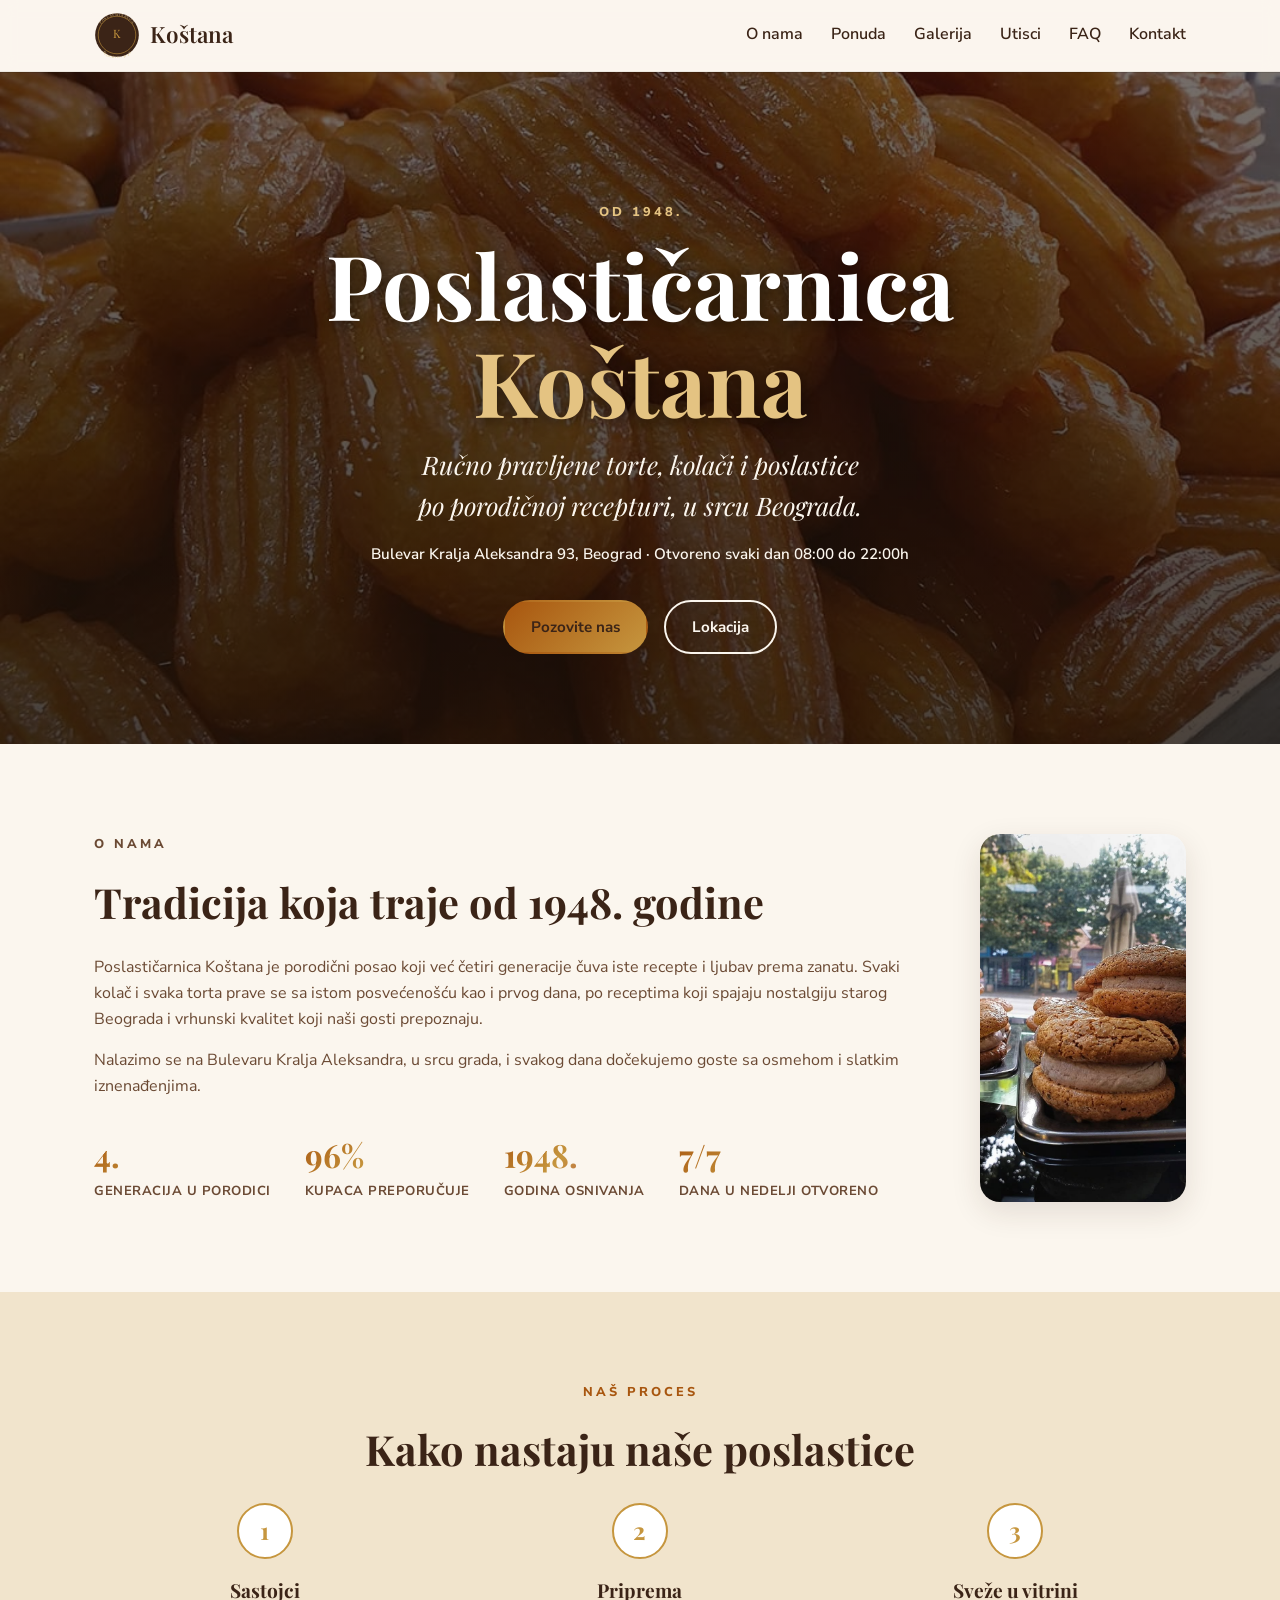
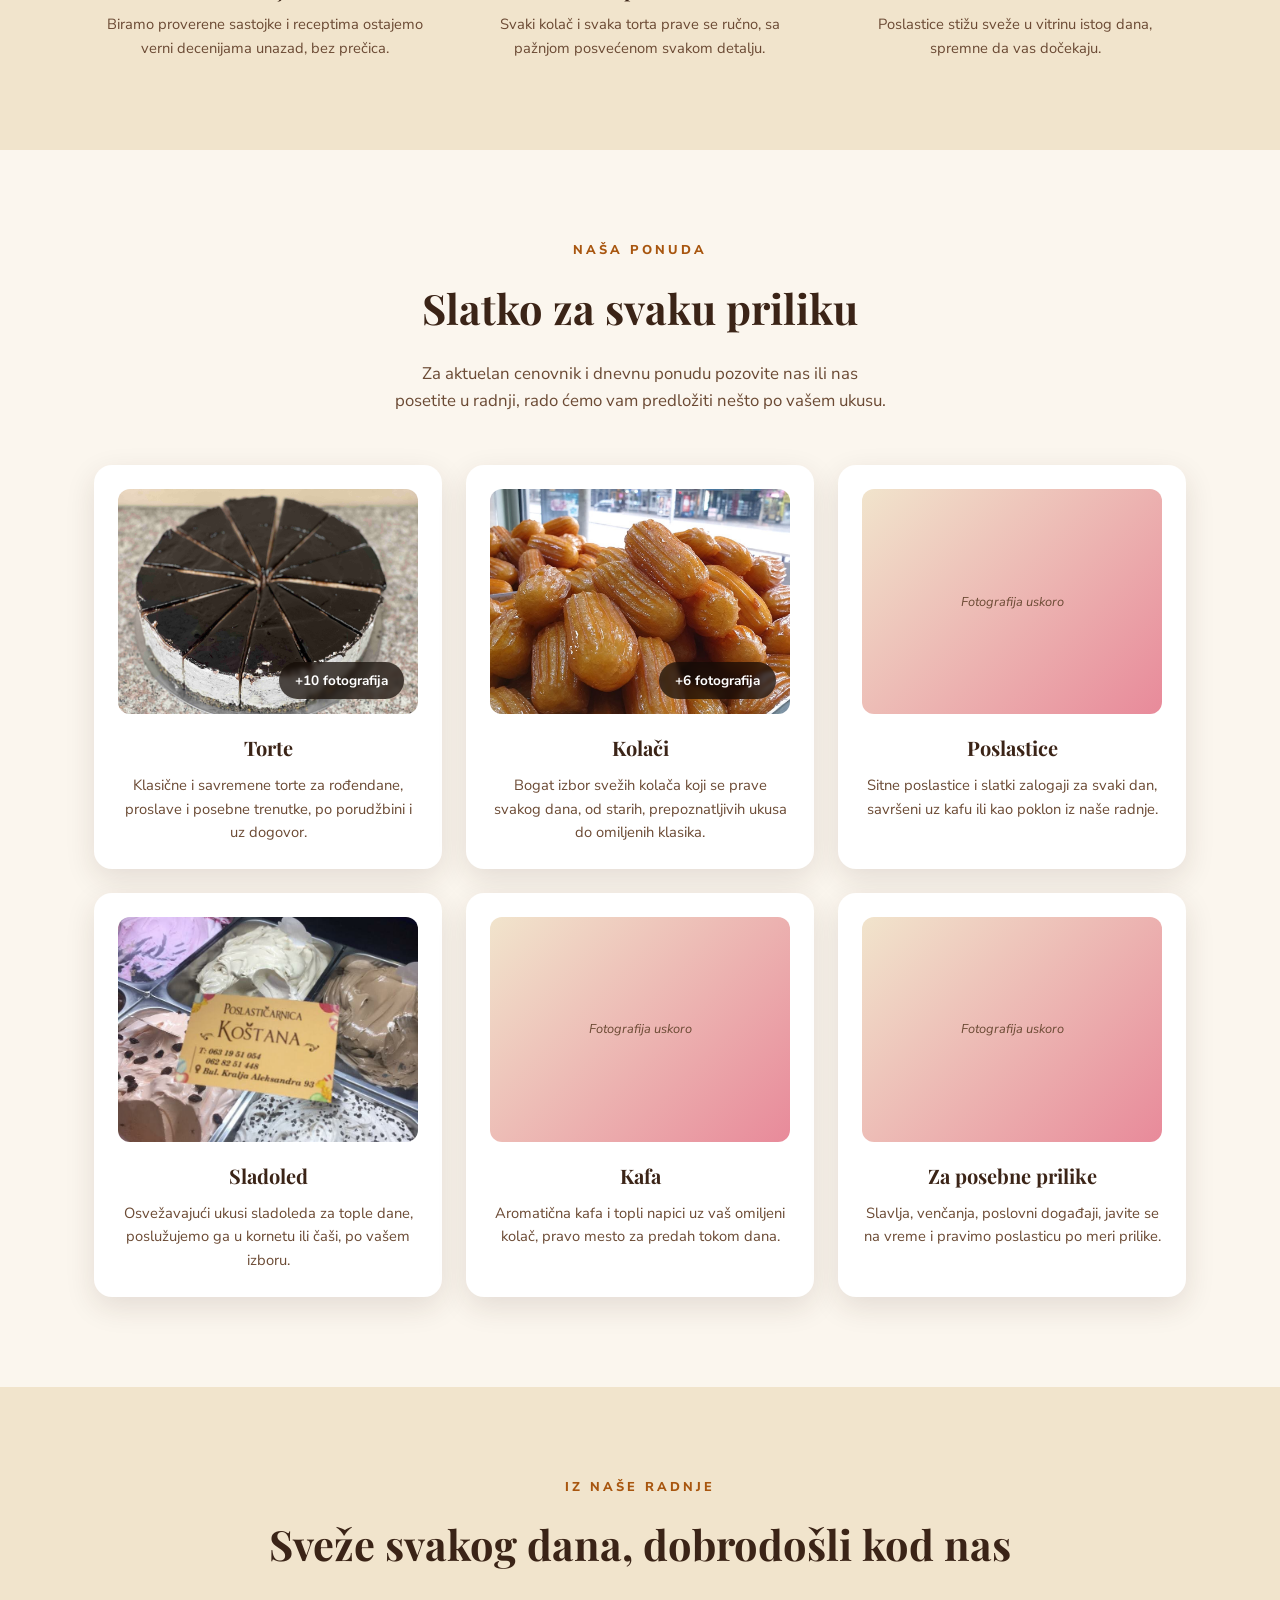
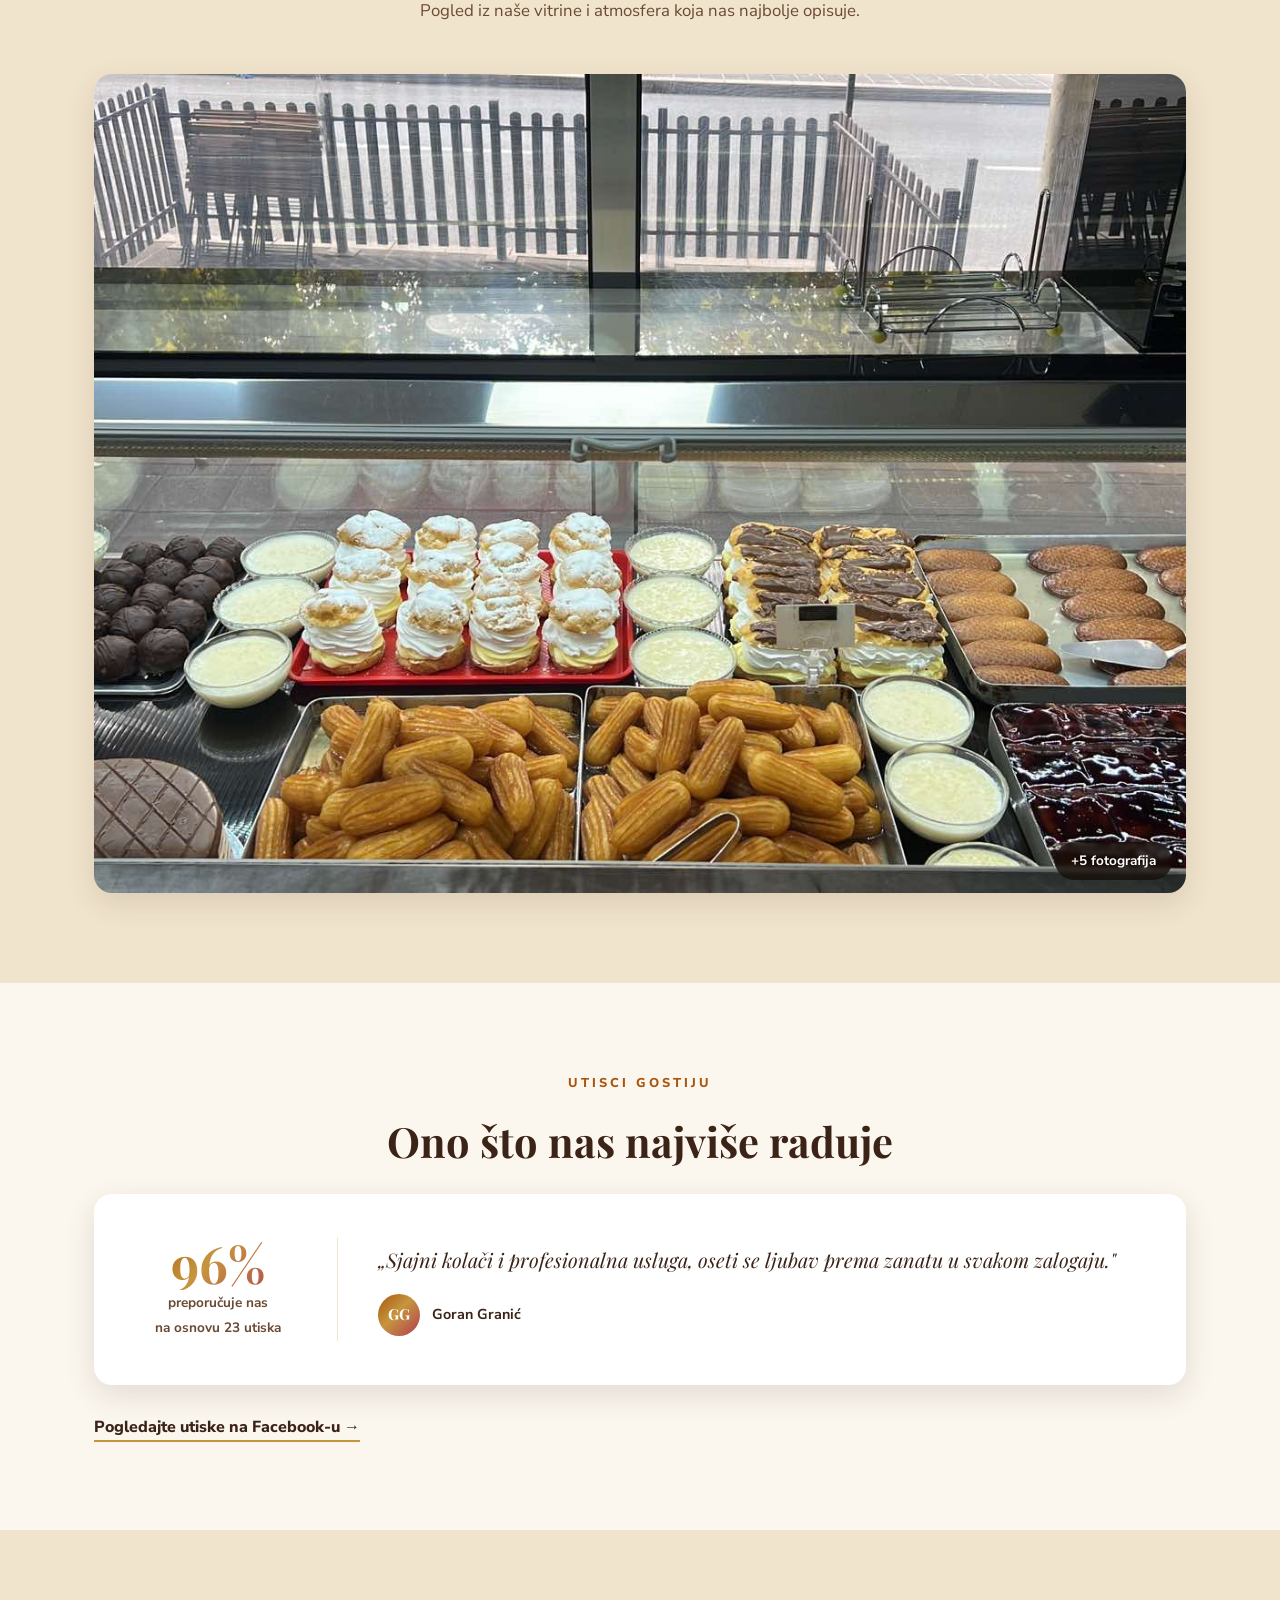
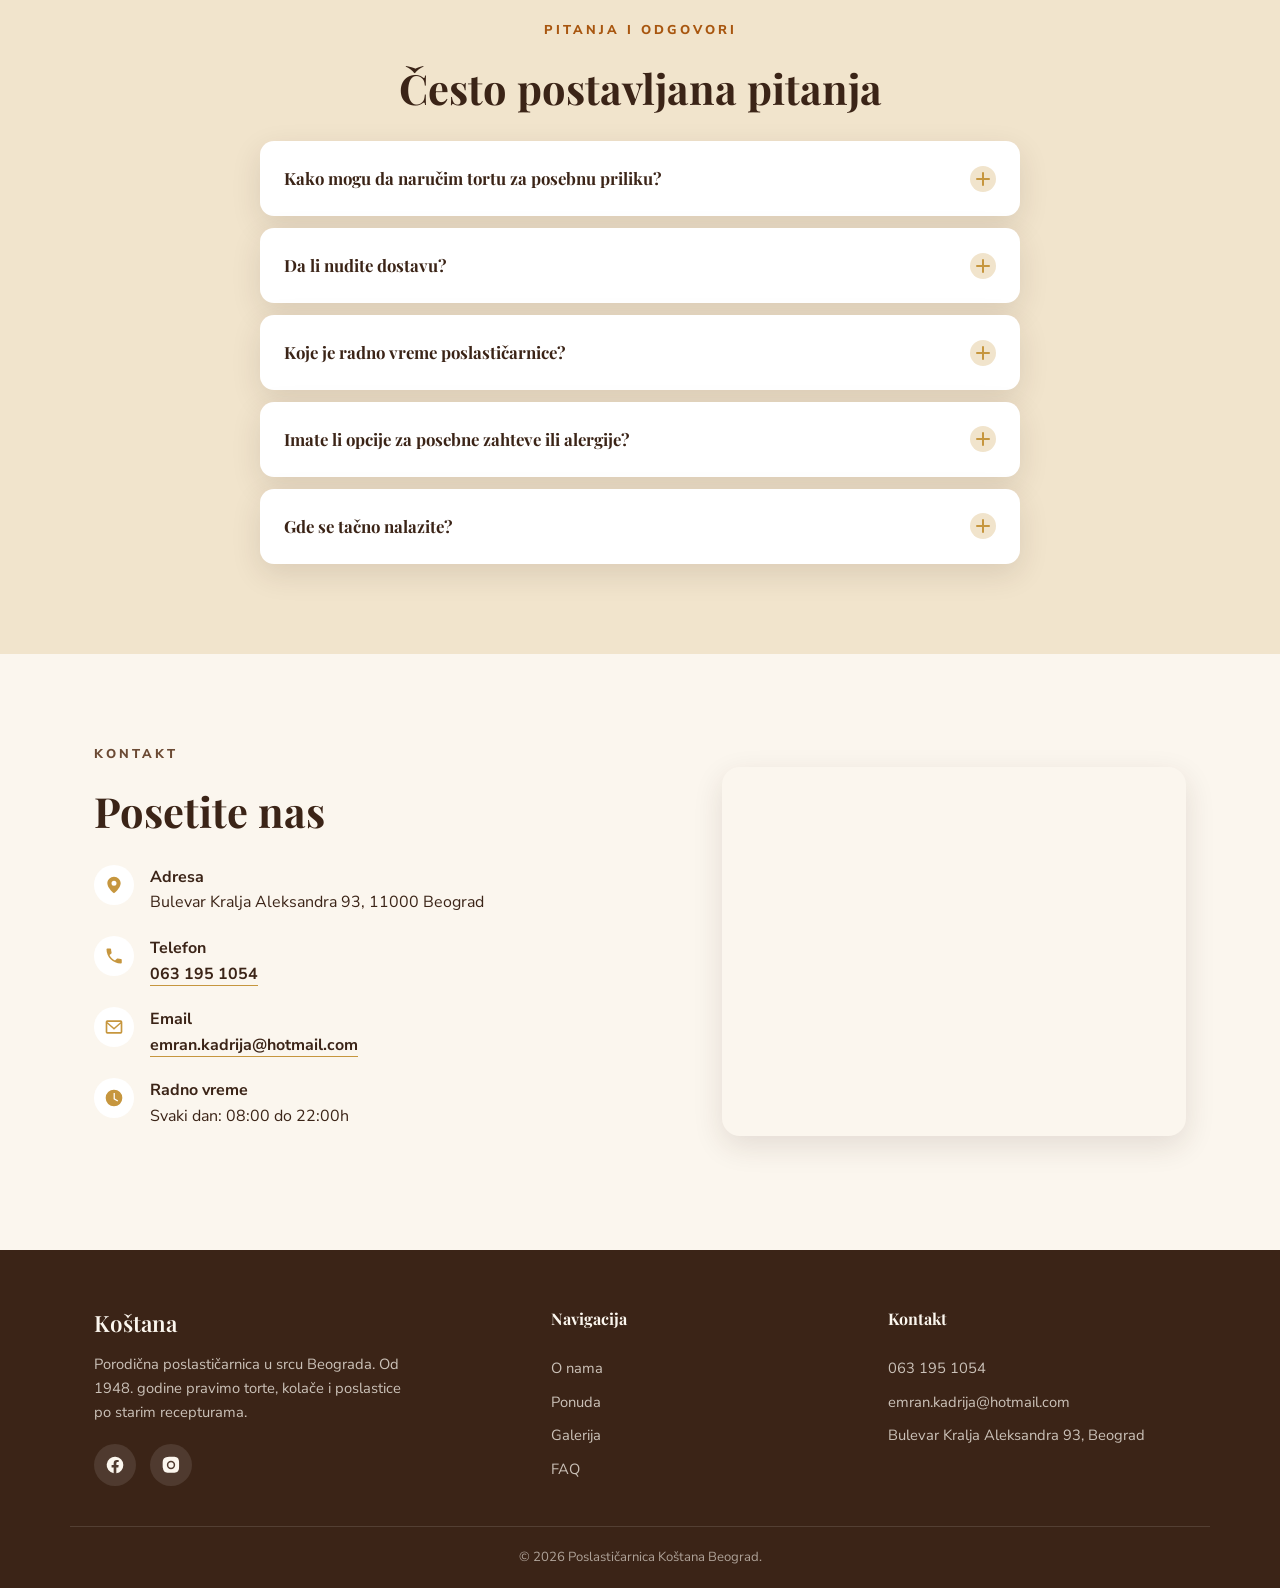
==== index.html @ 7c62b3c3 "Apply course reviewer feedback: hero copy, CTAs, testimonial - Hero tagline now states specifically " ====
<!DOCTYPE html>
<html lang="sr">
<head>
<meta charset="UTF-8">
<meta name="viewport" content="width=device-width, initial-scale=1.0">
<title>Poslastičarnica Koštana Beograd | Od 1948. godine</title>
<meta name="description" content="Poslastičarnica Koštana Beograd: mesto sjajnih ukusa i nostalgije. Torte, kolači i poslastice od 1948. godine. Bulevar Kralja Aleksandra 93, Beograd.">
<link rel="icon" href="data:image/svg+xml,%3Csvg xmlns='http://www.w3.org/2000/svg' viewBox='0 0 100 100'%3E%3Ccircle cx='50' cy='50' r='48' fill='%233B2417'/%3E%3Ctext x='50' y='62' font-size='50' text-anchor='middle' fill='%23C6963E'%3E%F0%9F%8E%82%3C/text%3E%3C/svg%3E">
<link rel="preconnect" href="https://fonts.googleapis.com">
<link rel="preconnect" href="https://fonts.gstatic.com" crossorigin>
<link href="https://fonts.googleapis.com/css2?family=Playfair+Display:wght@500;600;700&family=Nunito+Sans:wght@400;600;700;800&display=swap" rel="stylesheet">
<link rel="stylesheet" href="css/style.css?v=6">
</head>
<body>

<a class="skip-link" href="#glavni-sadrzaj">Preskoči na sadržaj</a>

<header class="site-header" id="header">
  <div class="container header-inner">
    <a href="#pocetna" class="brand">
      <span class="brand-badge" aria-hidden="true">
        <svg viewBox="0 0 120 120" class="badge-svg">
          <defs>
            <path id="circleTop" d="M 10,60 A 50,50 0 0 1 110,60" />
            <path id="circleBottom" d="M 15,78 A 45,45 0 0 0 105,78" />
          </defs>
          <circle cx="60" cy="60" r="57" class="badge-ring-outer"/>
          <circle cx="60" cy="60" r="49" class="badge-ring-inner"/>
          <text class="badge-text">
            <textPath href="#circleTop" startOffset="50%" text-anchor="middle">POSLASTIČARNICA</textPath>
          </text>
          <text class="badge-text">
            <textPath href="#circleBottom" startOffset="50%" text-anchor="middle">BEOGRAD · 1948</textPath>
          </text>
          <text x="60" y="68" text-anchor="middle" class="badge-center">K</text>
        </svg>
      </span>
      <span class="brand-name">Koštana</span>
    </a>

    <nav class="main-nav" id="main-nav" aria-label="Glavna navigacija">
      <a href="#o-nama">O nama</a>
      <a href="#ponuda">Ponuda</a>
      <a href="#galerija">Galerija</a>
      <a href="#utisci">Utisci</a>
      <a href="#faq">FAQ</a>
      <a href="#kontakt">Kontakt</a>
    </nav>

    <button class="nav-toggle" id="nav-toggle" aria-expanded="false" aria-controls="mobile-nav" aria-label="Otvori meni">
      <span></span><span></span><span></span>
    </button>
  </div>

  <div class="mobile-nav" id="mobile-nav">
    <a href="#o-nama">O nama</a>
    <a href="#ponuda">Ponuda</a>
    <a href="#galerija">Galerija</a>
    <a href="#utisci">Utisci</a>
    <a href="#faq">FAQ</a>
    <a href="#kontakt">Kontakt</a>
    <a href="tel:+381631951054" class="btn btn-primary">063 195 1054</a>
  </div>
</header>

<main id="glavni-sadrzaj">

  <!-- HERO -->
  <section class="hero" id="pocetna">
    <div class="hero-photo" aria-hidden="true"></div>
    <div class="container hero-inner">
      <p class="eyebrow reveal">Od 1948.</p>
      <h1 class="reveal">Poslastičarnica<br><span class="accent">Koštana</span></h1>
      <p class="hero-tagline reveal">Ručno pravljene torte, kolači i poslastice po porodičnoj recepturi, u srcu Beograda.</p>
      <p class="hero-info reveal">Bulevar Kralja Aleksandra 93, Beograd · Otvoreno svaki dan 08:00 do 22:00h</p>
      <div class="hero-actions reveal">
        <a href="tel:+381631951054" class="btn btn-primary">Pozovite nas</a>
        <a href="https://www.google.com/maps/search/?api=1&query=Bulevar+Kralja+Aleksandra+93%2C+Beograd" target="_blank" rel="noopener" class="btn btn-outline-light">Lokacija</a>
      </div>
    </div>
  </section>

  <!-- O NAMA -->
  <section class="section" id="o-nama">
    <div class="container split split-onama">
      <div class="split-visual reveal">
        <img src="assets/img/kolacici-01.jpg" alt="Padobranci u Poslastičarnici Koštana" class="illustration-photo">
      </div>
      <div class="split-content">
        <p class="eyebrow reveal">O nama</p>
        <h2 class="reveal">Tradicija koja traje od 1948. godine</h2>
        <p class="reveal">Poslastičarnica Koštana je porodični posao koji već četiri generacije čuva iste recepte i ljubav prema zanatu. Svaki kolač i svaka torta prave se sa istom posvećenošću kao i prvog dana, po receptima koji spajaju nostalgiju starog Beograda i vrhunski kvalitet koji naši gosti prepoznaju.</p>
        <p class="reveal">Nalazimo se na Bulevaru Kralja Aleksandra, u srcu grada, i svakog dana dočekujemo goste sa osmehom i slatkim iznenađenjima.</p>
        <div class="stats reveal">
          <div class="stat">
            <span class="stat-num">4.</span>
            <span class="stat-label">generacija u porodici</span>
          </div>
          <div class="stat">
            <span class="stat-num">96%</span>
            <span class="stat-label">kupaca preporučuje</span>
          </div>
          <div class="stat">
            <span class="stat-num">1948.</span>
            <span class="stat-label">godina osnivanja</span>
          </div>
          <div class="stat">
            <span class="stat-num">7/7</span>
            <span class="stat-label">dana u nedelji otvoreno</span>
          </div>
        </div>
      </div>
    </div>
  </section>

  <!-- KAKO PRAVIMO -->
  <section class="section section-alt" id="proces">
    <div class="container">
      <p class="eyebrow reveal center">Naš proces</p>
      <h2 class="reveal center">Kako nastaju naše poslastice</h2>
      <div class="steps">
        <div class="step reveal">
          <span class="step-num">1</span>
          <h3>Sastojci</h3>
          <p>Biramo proverene sastojke i receptima ostajemo verni decenijama unazad, bez prečica.</p>
        </div>
        <div class="step reveal">
          <span class="step-num">2</span>
          <h3>Priprema</h3>
          <p>Svaki kolač i svaka torta prave se ručno, sa pažnjom posvećenom svakom detalju.</p>
        </div>
        <div class="step reveal">
          <span class="step-num">3</span>
          <h3>Sveže u vitrini</h3>
          <p>Poslastice stižu sveže u vitrinu istog dana, spremne da vas dočekaju.</p>
        </div>
      </div>
    </div>
  </section>

  <!-- PONUDA -->
  <section class="section" id="ponuda">
    <div class="container">
      <p class="eyebrow reveal center">Naša ponuda</p>
      <h2 class="reveal center">Slatko za svaku priliku</h2>
      <p class="section-lead reveal center">Za aktuelan cenovnik i dnevnu ponudu pozovite nas ili nas posetite u radnji, rado ćemo vam predložiti nešto po vašem ukusu.</p>

      <div class="cards">
        <article class="card reveal">
          <div class="card-photo" data-lightbox-open="torte">
            <img src="assets/img/cokoladna-torta-secena.jpg" alt="Čokoladna torta iz Poslastičarnice Koštana" loading="lazy">
          </div>
          <h3>Torte</h3>
          <p>Klasične i savremene torte za rođendane, proslave i posebne trenutke, po porudžbini i uz dogovor.</p>
        </article>
        <article class="card reveal">
          <div class="card-photo" data-lightbox-open="kolaci">
            <img src="assets/img/tulumbe-01.jpg" alt="Sveže tulumbe u Poslastičarnici Koštana" loading="lazy">
          </div>
          <h3>Kolači</h3>
          <p>Bogat izbor svežih kolača koji se prave svakog dana, od starih, prepoznatljivih ukusa do omiljenih klasika.</p>
        </article>
        <article class="card reveal">
          <div class="card-photo placeholder" aria-hidden="true">Fotografija uskoro</div>
          <h3>Poslastice</h3>
          <p>Sitne poslastice i slatki zalogaji za svaki dan, savršeni uz kafu ili kao poklon iz naše radnje.</p>
        </article>
        <article class="card reveal">
          <div class="card-photo">
            <img src="assets/img/sladoled-vitrina.jpg" alt="Vitrina sa sladoledom u Poslastičarnici Koštana" loading="lazy">
          </div>
          <h3>Sladoled</h3>
          <p>Osvežavajući ukusi sladoleda za tople dane, poslužujemo ga u kornetu ili čaši, po vašem izboru.</p>
        </article>
        <article class="card reveal">
          <div class="card-photo placeholder" aria-hidden="true">Fotografija uskoro</div>
          <h3>Kafa</h3>
          <p>Aromatična kafa i topli napici uz vaš omiljeni kolač, pravo mesto za predah tokom dana.</p>
        </article>
        <article class="card reveal">
          <div class="card-photo placeholder" aria-hidden="true">Fotografija uskoro</div>
          <h3>Za posebne prilike</h3>
          <p>Slavlja, venčanja, poslovni događaji, javite se na vreme i pravimo poslasticu po meri prilike.</p>
        </article>
      </div>

      <div class="torte-gallery" hidden>
        <p class="eyebrow reveal center">Naše torte</p>
        <div class="gallery-grid lightbox-gallery" data-lightbox-group="torte">
          <figure class="gallery-item reveal">
            <img src="assets/img/cokoladna-rolat-torta.jpg" alt="Čokoladna rolat torta sa prelivom" loading="lazy" width="1200" height="1600">
          </figure>
          <figure class="gallery-item reveal">
            <img src="assets/img/cokoladna-torta-secena.jpg" alt="Sečena čokoladna torta sa kremom" loading="lazy" width="4032" height="3024">
          </figure>
          <figure class="gallery-item reveal">
            <img src="assets/img/mango-torta.jpg" alt="Torta sa mango premazom" loading="lazy" width="1600" height="1200">
          </figure>
          <figure class="gallery-item reveal">
            <img src="assets/img/mango-torta-parce.jpg" alt="Parče torte sa mango premazom" loading="lazy" width="1200" height="1600">
          </figure>
          <figure class="gallery-item reveal">
            <img src="assets/img/pistach-torta.jpg" alt="Pistać torta u Poslastičarnici Koštana" loading="lazy" width="1600" height="1200">
          </figure>
          <figure class="gallery-item reveal">
            <img src="assets/img/pistach-torta-parce.jpg" alt="Parče pistać torte sa slojevima" loading="lazy" width="1200" height="1600">
          </figure>
          <figure class="gallery-item reveal">
            <img src="assets/img/visnja-torta.jpg" alt="Torta sa višnjama u Poslastičarnici Koštana" loading="lazy" width="1600" height="1200">
          </figure>
          <figure class="gallery-item reveal">
            <img src="assets/img/cokoladna-dijamant-torta.jpg" alt="Čokoladna torta sa dijamant dekoracijom" loading="lazy" width="1600" height="1438">
          </figure>
          <figure class="gallery-item reveal">
            <img src="assets/img/cokoladna-dijamant-torta-parce.jpg" alt="Parče slojevite čokoladne torte" loading="lazy" width="1600" height="1200">
          </figure>
          <figure class="gallery-item reveal">
            <img src="assets/img/svadbena-torta.jpg" alt="Svadbena torta iz Poslastičarnice Koštana" loading="lazy" width="1108" height="989">
          </figure>
          <figure class="gallery-item reveal">
            <img src="assets/img/lesnik-torta.jpg" alt="Lešnik torta u Poslastičarnici Koštana" loading="lazy" width="1600" height="1200">
          </figure>
        </div>
      </div>

      <div class="torte-gallery" hidden>
        <p class="eyebrow reveal center">Naši kolači</p>
        <div class="gallery-grid lightbox-gallery" data-lightbox-group="kolaci">
          <figure class="gallery-item reveal">
            <img src="assets/img/kremsnite-tresnja.jpg" alt="Kremšnite sa višnjama u Poslastičarnici Koštana" loading="lazy" width="1600" height="1338">
          </figure>
          <figure class="gallery-item reveal">
            <img src="assets/img/kremrolat-02.jpg" alt="Kremrolat izbliza u izlogu Poslastičarnice Koštana" loading="lazy" width="1600" height="1200">
          </figure>
          <figure class="gallery-item reveal">
            <img src="assets/img/macaronke-kreme.jpg" alt="Makaronke sa kremom u Poslastičarnici Koštana" loading="lazy" width="960" height="960">
          </figure>
          <figure class="gallery-item reveal">
            <img src="assets/img/pralinice-mix.jpg" alt="Mix pralina i kolača u Poslastičarnici Koštana" loading="lazy" width="960" height="720">
          </figure>
          <figure class="gallery-item reveal">
            <img src="assets/img/kremrolat-01.jpg" alt="Kremrolat na tacni u Poslastičarnici Koštana" loading="lazy" width="1600" height="1200">
          </figure>
          <figure class="gallery-item reveal">
            <img src="assets/img/tulumbe-izlog.jpg" alt="Tulumbe u izlogu Poslastičarnice Koštana" loading="lazy" width="720" height="960">
          </figure>
          <figure class="gallery-item reveal">
            <img src="assets/img/becke-snite.jpg" alt="Bečke šnite u Poslastičarnici Koštana" loading="lazy" width="1600" height="1200">
          </figure>
        </div>
      </div>
    </div>
  </section>

  <!-- GALERIJA -->
  <section class="section section-alt" id="galerija">
    <div class="container">
      <p class="eyebrow reveal center">Iz naše radnje</p>
      <h2 class="reveal center">Sveže svakog dana, dobrodošli kod nas</h2>
      <p class="section-lead reveal center">Pogled iz naše vitrine i atmosfera koja nas najbolje opisuje.</p>

      <div class="gallery-grid lightbox-gallery" data-lightbox-group="galerija">
        <figure class="gallery-item reveal">
          <img src="assets/img/vitrina-01.jpg" alt="Vitrina Poslastičarnice Koštana sa raznim kolačima i tortama" loading="lazy" width="1600" height="900">
        </figure>
        <figure class="gallery-item reveal">
          <img src="assets/img/tulumbe-01.jpg" alt="Sveže tulumbe u vitrini Poslastičarnice Koštana" loading="lazy" width="1072" height="1440">
        </figure>
        <figure class="gallery-item reveal">
          <img src="assets/img/kolacici-01.jpg" alt="Kolačići sa kremom u Poslastičarnici Koštana" loading="lazy" width="1440" height="1080">
        </figure>
        <figure class="gallery-item reveal">
          <img src="assets/img/vitrina-02.jpg" alt="Vitrina Poslastičarnice Koštana, drugi ugao" loading="lazy" width="1600" height="1200">
        </figure>
        <figure class="gallery-item reveal">
          <img src="assets/img/vitrina-03.jpg" alt="Vitrina Poslastičarnice Koštana sa raznim kolačima" loading="lazy" width="565" height="561">
        </figure>
        <figure class="gallery-item reveal">
          <img src="assets/img/vitrina-04.jpg" alt="Vitrina Poslastičarnice Koštana, dodatni ugao" loading="lazy" width="960" height="960">
        </figure>
      </div>
    </div>
  </section>

  <!-- UTISCI -->
  <section class="section" id="utisci">
    <div class="container">
      <p class="eyebrow reveal center">Utisci gostiju</p>
      <h2 class="reveal center">Ono što nas najviše raduje</h2>
      <div class="review-highlight reveal">
        <div class="review-score">
          <span class="score-num">96%</span>
          <span class="score-label">preporučuje nas<br>na osnovu 23 utiska</span>
        </div>
        <div class="testimonial">
          <blockquote>
            „Sjajni kolači i profesionalna usluga, oseti se ljubav prema zanatu u svakom zalogaju."
          </blockquote>
          <div class="testimonial-author">
            <span class="testimonial-avatar" aria-hidden="true">GG</span>
            <span class="testimonial-name">Goran Granić</span>
          </div>
        </div>
      </div>
      <div class="socials-cta reveal center">
        <a href="https://www.facebook.com/kostanavrlux" target="_blank" rel="noopener">Pogledajte utiske na Facebook-u →</a>
      </div>
    </div>
  </section>

  <!-- FAQ -->
  <section class="section section-alt" id="faq">
    <div class="container">
      <p class="eyebrow reveal center">Pitanja i odgovori</p>
      <h2 class="reveal center">Često postavljana pitanja</h2>

      <div class="faq-list reveal">
        <details class="faq-item">
          <summary>Kako mogu da naručim tortu za posebnu priliku?<span class="faq-icon" aria-hidden="true"></span></summary>
          <p>Pozovite nas na 063 195 1054 ili nas posetite u radnji na Bulevaru Kralja Aleksandra 93, rado ćemo dogovoriti ukus, veličinu i rok izrade.</p>
        </details>
        <details class="faq-item">
          <summary>Da li nudite dostavu?<span class="faq-icon" aria-hidden="true"></span></summary>
          <p>Trenutno radimo preuzimanje u radnji. Za veće porudžbine i posebne prilike, javite nam se unapred telefonom kako bismo sve dogovorili.</p>
        </details>
        <details class="faq-item">
          <summary>Koje je radno vreme poslastičarnice?<span class="faq-icon" aria-hidden="true"></span></summary>
          <p>Otvoreni smo svaki dan od 08:00 do 22:00h.</p>
        </details>
        <details class="faq-item">
          <summary>Imate li opcije za posebne zahteve ili alergije?<span class="faq-icon" aria-hidden="true"></span></summary>
          <p>Javite nam se telefonom ili mejlom pre porudžbine kako bismo zajedno pronašli najbolje rešenje za vaše potrebe.</p>
        </details>
        <details class="faq-item">
          <summary>Gde se tačno nalazite?<span class="faq-icon" aria-hidden="true"></span></summary>
          <p>Nalazimo se na Bulevaru Kralja Aleksandra 93, u srcu Beograda. Tačna lokacija i mapa dostupni su u sekciji Kontakt.</p>
        </details>
      </div>
    </div>
  </section>

  <!-- KONTAKT -->
  <section class="section" id="kontakt">
    <div class="container split split-reverse">
      <div class="split-content">
        <p class="eyebrow reveal">Kontakt</p>
        <h2 class="reveal">Posetite nas</h2>
        <ul class="contact-list reveal">
          <li>
            <span class="ci" aria-hidden="true"><svg viewBox="0 0 24 24"><path d="M12 2C7.6 2 4 5.6 4 10c0 6 8 12 8 12s8-6 8-12c0-4.4-3.6-8-8-8zm0 11a3 3 0 1 1 0-6 3 3 0 0 1 0 6z"/></svg></span>
            <div><strong>Adresa</strong><br>Bulevar Kralja Aleksandra 93, 11000 Beograd</div>
          </li>
          <li>
            <span class="ci" aria-hidden="true"><svg viewBox="0 0 24 24"><path d="M6.6 10.8c1.4 2.8 3.8 5.2 6.6 6.6l2.2-2.2c.3-.3.7-.4 1.1-.2 1.2.4 2.5.6 3.8.6.6 0 1 .4 1 1V20c0 .6-.4 1-1 1C10.6 21 3 13.4 3 4c0-.6.4-1 1-1h3.5c.6 0 1 .4 1 1 0 1.3.2 2.6.6 3.8.1.4 0 .8-.2 1.1L6.6 10.8z"/></svg></span>
            <div><strong>Telefon</strong><br><a href="tel:+381631951054">063 195 1054</a></div>
          </li>
          <li>
            <span class="ci" aria-hidden="true"><svg viewBox="0 0 24 24"><path d="M4 4h16a2 2 0 0 1 2 2v12a2 2 0 0 1-2 2H4a2 2 0 0 1-2-2V6a2 2 0 0 1 2-2zm0 2v.01L12 13l8-6.99V6H4zm0 2.24V18h16V8.24l-8 6.99-8-6.99z"/></svg></span>
            <div><strong>Email</strong><br><a href="mailto:emran.kadrija@hotmail.com">emran.kadrija@hotmail.com</a></div>
          </li>
          <li>
            <span class="ci" aria-hidden="true"><svg viewBox="0 0 24 24"><path d="M12 2a10 10 0 1 0 0 20 10 10 0 0 0 0-20zm1 10.6 4 2.3-.8 1.4-4.7-2.7V6h1.5v6.6z"/></svg></span>
            <div><strong>Radno vreme</strong><br>Svaki dan: 08:00 do 22:00h</div>
          </li>
        </ul>
      </div>
      <div class="split-visual reveal map-wrap">
        <iframe
          title="Lokacija Poslastičarnice Koštana"
          src="https://www.google.com/maps?q=Bulevar+Kralja+Aleksandra+93,+Beograd&output=embed"
          loading="lazy"
          referrerpolicy="no-referrer-when-downgrade">
        </iframe>
      </div>
    </div>
  </section>

</main>

<footer class="site-footer">
  <div class="container footer-grid">
    <div class="footer-brand">
      <span class="brand-name footer-brand-name">Koštana</span>
      <p>Porodična poslastičarnica u srcu Beograda. Od 1948. godine pravimo torte, kolače i poslastice po starim recepturama.</p>
      <div class="social-links">
        <a href="https://www.facebook.com/kostanavrlux" target="_blank" rel="noopener" aria-label="Facebook">
          <svg viewBox="0 0 24 24"><path d="M22 12a10 10 0 1 0-11.6 9.9v-7H7.9V12h2.5V9.8c0-2.5 1.5-3.9 3.8-3.9 1.1 0 2.2.2 2.2.2v2.4h-1.2c-1.2 0-1.6.8-1.6 1.6V12h2.8l-.4 2.9h-2.4v7A10 10 0 0 0 22 12z"/></svg>
        </a>
        <a href="https://www.instagram.com/poslasticarnicakostana/" target="_blank" rel="noopener" aria-label="Instagram">
          <svg viewBox="0 0 24 24"><path d="M12 2c2.7 0 3.1 0 4.1.1 1 .1 1.7.2 2.3.5.6.2 1.1.6 1.6 1.1.5.5.8.9 1.1 1.6.2.6.4 1.3.5 2.3.1 1 .1 1.4.1 4.1s0 3.1-.1 4.1c-.1 1-.2 1.7-.5 2.3-.2.6-.6 1.1-1.1 1.6-.5.5-.9.8-1.6 1.1-.6.2-1.3.4-2.3.5-1 .1-1.4.1-4.1.1s-3.1 0-4.1-.1c-1-.1-1.7-.2-2.3-.5-.6-.2-1.1-.6-1.6-1.1-.5-.5-.8-.9-1.1-1.6-.2-.6-.4-1.3-.5-2.3C2 15.1 2 14.7 2 12s0-3.1.1-4.1c.1-1 .2-1.7.5-2.3.2-.6.6-1.1 1.1-1.6.5-.5.9-.8 1.6-1.1.6-.2 1.3-.4 2.3-.5C8.9 2 9.3 2 12 2zm0 5a5 5 0 1 0 0 10 5 5 0 0 0 0-10zm0 8.2a3.2 3.2 0 1 1 0-6.4 3.2 3.2 0 0 1 0 6.4zm5.2-8.4a1.2 1.2 0 1 1 0-2.4 1.2 1.2 0 0 1 0 2.4z"/></svg>
        </a>
      </div>
    </div>
    <div class="footer-col">
      <h4>Navigacija</h4>
      <a href="#o-nama">O nama</a>
      <a href="#ponuda">Ponuda</a>
      <a href="#galerija">Galerija</a>
      <a href="#faq">FAQ</a>
    </div>
    <div class="footer-col">
      <h4>Kontakt</h4>
      <a href="tel:+381631951054">063 195 1054</a>
      <a href="mailto:emran.kadrija@hotmail.com">emran.kadrija@hotmail.com</a>
      <span>Bulevar Kralja Aleksandra 93, Beograd</span>
    </div>
  </div>
  <div class="container footer-bottom">
    <p>&copy; <span id="godina"></span> Poslastičarnica Koštana Beograd.</p>
  </div>
</footer>

<div class="lightbox" id="lightbox" aria-hidden="true">
  <button type="button" class="lightbox-close" id="lightbox-close" aria-label="Zatvori">&times;</button>
  <button type="button" class="lightbox-prev" id="lightbox-prev" aria-label="Prethodna slika">&#10094;</button>
  <div class="lightbox-img-wrap">
    <img id="lightbox-img" src="" alt="">
  </div>
  <button type="button" class="lightbox-next" id="lightbox-next" aria-label="Sledeća slika">&#10095;</button>
  <div class="lightbox-counter" id="lightbox-counter"></div>
</div>

<script src="js/main.js?v=6"></script>
</body>
</html>
---- css/style.css ----
:root {
  --cream: #FBF6EE;
  --cream-dark: #F1E4CC;
  --brown: #3B2417;
  --brown-light: #6B4A34;
  --gold: #C6963E;
  --gold-deep: #A8560F;
  --gold-light: #E4C382;
  --pink: #B23A52;
  --pink-light: #E88A9A;
  --mint: #F1E4CC;
  --white: #FFFFFF;
  --gradient-accent: linear-gradient(135deg, var(--gold-deep) 0%, var(--gold) 45%, var(--pink) 100%);
  --shadow: 0 10px 30px rgba(59, 36, 23, 0.12);
  --radius: 18px;
  --font-head: 'Playfair Display', Georgia, serif;
  --font-body: 'Nunito Sans', -apple-system, BlinkMacSystemFont, sans-serif;
}

* { box-sizing: border-box; }

h1, h2, h3, .hero-tagline, .section-lead, blockquote {
  text-wrap: balance;
}

html { scroll-behavior: smooth; }

body {
  margin: 0;
  font-family: var(--font-body);
  color: var(--brown);
  background: var(--cream);
  line-height: 1.6;
  -webkit-font-smoothing: antialiased;
}

img, svg { max-width: 100%; display: block; }

a { color: inherit; text-decoration: none; }

.container {
  max-width: 1140px;
  margin: 0 auto;
  padding: 0 24px;
}

.skip-link {
  position: absolute;
  left: -999px;
  top: 0;
  background: var(--brown);
  color: var(--white);
  padding: 10px 18px;
  z-index: 200;
}
.skip-link:focus { left: 12px; top: 12px; }

/* ---------- Header ---------- */
.site-header {
  position: sticky;
  top: 0;
  z-index: 100;
  background: rgba(251, 246, 238, 0.9);
  backdrop-filter: blur(8px);
  border-bottom: 1px solid rgba(0, 0, 0, 0.06);
}

.header-inner {
  display: flex;
  align-items: center;
  gap: 24px;
  padding: 12px 24px;
}

.brand {
  display: flex;
  align-items: center;
  gap: 10px;
  margin-right: auto;
}

.brand-badge { width: 46px; height: 46px; }
.badge-svg { width: 100%; height: 100%; }
.badge-ring-outer { fill: var(--brown); }
.badge-ring-inner { fill: none; stroke: var(--gold); stroke-width: 1.5; }
.badge-text {
  font-family: var(--font-head);
  font-size: 9px;
  letter-spacing: 1.5px;
  fill: var(--gold-light);
}
.badge-center {
  font-family: var(--font-head);
  font-size: 30px;
  fill: var(--gold);
}

.brand-name {
  font-family: var(--font-head);
  font-size: 1.4rem;
  font-weight: 600;
  color: var(--brown);
}

.main-nav {
  display: flex;
  gap: 28px;
  font-weight: 600;
}

.main-nav a { position: relative; padding: 6px 0; }
.main-nav a::after {
  content: '';
  position: absolute;
  left: 0; bottom: 0;
  width: 0; height: 2px;
  background: var(--gold);
  transition: width .25s ease;
}
.main-nav a:hover::after { width: 100%; }

.header-cta { display: inline-flex; }

.nav-toggle {
  display: none;
  flex-direction: column;
  justify-content: center;
  gap: 5px;
  width: 40px;
  height: 40px;
  background: none;
  border: none;
  cursor: pointer;
}
.nav-toggle span {
  display: block;
  width: 100%;
  height: 2px;
  background: var(--brown);
  transition: transform .25s ease, opacity .25s ease;
}
.nav-toggle[aria-expanded="true"] span:nth-child(1) { transform: translateY(7px) rotate(45deg); }
.nav-toggle[aria-expanded="true"] span:nth-child(2) { opacity: 0; }
.nav-toggle[aria-expanded="true"] span:nth-child(3) { transform: translateY(-7px) rotate(-45deg); }

.mobile-nav {
  display: flex;
  flex-direction: column;
  gap: 4px;
  max-height: 0;
  overflow: hidden;
  padding: 0 24px;
  border-top: 1px solid transparent;
  box-shadow: none;
  transition: max-height .4s ease, box-shadow .4s ease, padding .4s ease, border-color .4s ease;
}
.mobile-nav.open {
  max-height: 420px;
  padding: 8px 24px 20px;
  border-top-color: rgba(59, 36, 23, 0.08);
  box-shadow: 0 14px 28px rgba(59, 36, 23, 0.14);
}
.mobile-nav a {
  padding: 10px 0;
  font-weight: 600;
  opacity: 0;
  transform: translateY(-8px);
  transition: opacity .35s ease, transform .35s ease;
}
.mobile-nav.open a { opacity: 1; transform: translateY(0); }
.mobile-nav.open a:nth-child(1) { transition-delay: .05s; }
.mobile-nav.open a:nth-child(2) { transition-delay: .1s; }
.mobile-nav.open a:nth-child(3) { transition-delay: .15s; }
.mobile-nav.open a:nth-child(4) { transition-delay: .2s; }
.mobile-nav.open a:nth-child(5) { transition-delay: .25s; }
.mobile-nav.open a:nth-child(6) { transition-delay: .3s; }
.mobile-nav .btn { margin-top: 8px; align-self: flex-start; }

/* ---------- Buttons ---------- */
.btn {
  display: inline-block;
  padding: 13px 26px;
  border-radius: 999px;
  font-weight: 700;
  font-size: 0.95rem;
  transition: transform .2s ease, box-shadow .2s ease, background .2s ease;
  border: 2px solid transparent;
}
.btn-primary {
  background: linear-gradient(135deg, var(--brown) 0%, #5A331E 100%);
  color: var(--cream);
}
.btn-primary:hover { transform: translateY(-2px); box-shadow: var(--shadow); }
.hero .btn-primary {
  background: linear-gradient(135deg, var(--gold-deep) 0%, var(--gold) 100%);
  color: var(--brown);
}
.btn-outline {
  border-color: var(--brown);
  color: var(--brown);
}
.btn-outline:hover { background: var(--brown); color: var(--cream); }
.btn-ghost {
  border-color: var(--gold);
  color: var(--brown);
  padding: 10px 22px;
}
.btn-ghost:hover { background: var(--gold); color: var(--white); }

/* ---------- Hero ---------- */
.hero {
  position: relative;
  overflow: hidden;
  min-height: 66.67vh;
  display: flex;
  align-items: center;
  padding: 130px 0 90px;
  text-align: center;
}

.hero-photo {
  position: absolute;
  inset: 0;
  z-index: 0;
  background-image: linear-gradient(180deg, rgba(25, 14, 6, 0.6) 0%, rgba(25, 14, 6, 0.78) 100%), url('../assets/img/tulumbe-01.jpg');
  background-size: cover;
  background-position: center 65%;
}

.hero-inner { position: relative; z-index: 1; }

.eyebrow {
  text-transform: uppercase;
  letter-spacing: 3px;
  font-size: 0.8rem;
  font-weight: 800;
  color: var(--gold-deep);
  margin: 0 0 14px;
}
.eyebrow.center { text-align: center; }
.hero .eyebrow { color: var(--gold-light); background: none; -webkit-text-fill-color: unset; }

.hero h1 {
  font-family: var(--font-head);
  font-size: clamp(3rem, 7.5vw, 5.6rem);
  line-height: 1.08;
  margin: 0 0 14px;
  color: var(--white);
  text-shadow: 0 2px 16px rgba(0, 0, 0, 0.55);
}
.hero h1 .accent {
  color: var(--gold-light);
}

.hero-heritage {
  font-weight: 800;
  letter-spacing: 0.5px;
  font-size: 1.15rem;
  color: var(--gold-light);
  margin: 0 0 10px;
}

.hero-tagline {
  font-family: var(--font-head);
  font-style: italic;
  font-size: 1.6rem;
  color: var(--cream);
  opacity: 0.92;
  margin: 0 auto 16px;
  max-width: 560px;
}

.hero-info {
  font-size: 0.95rem;
  font-weight: 600;
  color: var(--cream);
  opacity: 0.85;
  margin: 0 auto 34px;
}

.btn-outline-light {
  border-color: var(--cream);
  color: var(--cream);
}
.btn-outline-light:hover {
  background: var(--cream);
  color: var(--brown);
}

.hero-actions {
  display: flex;
  gap: 16px;
  justify-content: center;
  flex-wrap: wrap;
}

/* ---------- Sections ---------- */
.section { padding: 90px 0; }
.section-alt { background: var(--cream-dark); }

.section h2 {
  font-family: var(--font-head);
  font-size: clamp(1.9rem, 4vw, 2.6rem);
  margin: 0 0 20px;
}
.section h2.center, h2.center { text-align: center; }

.section-lead {
  max-width: 620px;
  margin: 0 auto 50px;
  text-align: center;
  color: var(--brown-light);
  font-size: 1.05rem;
}

.split {
  display: grid;
  grid-template-columns: 0.9fr 1.1fr;
  gap: 60px;
  align-items: center;
}
.split-reverse { grid-template-columns: 1.1fr 0.9fr; }
.split-reverse .split-visual { order: 2; }
.split-reverse .split-content { order: 1; }

.split-onama {
  grid-template-columns: 1.6fr 0.4fr;
  align-items: stretch;
}
.split-onama .split-visual { order: 2; }
.split-onama .split-content { order: 1; }

.illustration { width: 100%; }
.illustration-photo {
  width: 100%;
  height: 100%;
  min-height: 220px;
  aspect-ratio: 3 / 4;
  object-fit: cover;
  border-radius: 20px;
  box-shadow: var(--shadow);
}
.ill-bg { fill: var(--cream-dark); }
.ill-base { fill: var(--gold); }
.ill-mid { fill: var(--gold-light); }
.ill-top { fill: var(--pink); }
.ill-cherry { fill: #A23B44; }
.ill-candle { fill: var(--brown-light); }
.ill-flame { fill: #E8A23A; }

.split-content p { color: var(--brown-light); }

.stats {
  display: flex;
  gap: 34px;
  margin-top: 30px;
  flex-wrap: wrap;
}
.stat { display: flex; flex-direction: column; }
.stat-num {
  font-family: var(--font-head);
  font-size: 2rem;
  font-weight: 700;
  background: var(--gradient-accent);
  -webkit-background-clip: text;
  background-clip: text;
  color: transparent;
}
.stat-label {
  font-size: 0.82rem;
  color: var(--brown-light);
  font-weight: 700;
  text-transform: uppercase;
  letter-spacing: .5px;
}

/* ---------- Cards ---------- */
.cards {
  display: grid;
  grid-template-columns: repeat(12, 1fr);
  gap: 24px;
}
.card {
  grid-column: span 4;
  background: var(--white);
  border-radius: var(--radius);
  padding: 24px;
  text-align: center;
  box-shadow: var(--shadow);
  transition: transform .3s ease, box-shadow .3s ease, background-color .3s ease;
}
.card:hover {
  transform: scale(1.03);
  box-shadow: 0 16px 34px rgba(0, 0, 0, 0.16);
  background-color: var(--cream-dark);
}
.card-photo {
  position: relative;
  width: 100%;
  aspect-ratio: 4 / 3;
  border-radius: calc(var(--radius) - 6px);
  overflow: hidden;
  margin-bottom: 18px;
  background: linear-gradient(135deg, var(--cream-dark), var(--pink-light));
}
.card-photo.lightbox-trigger {
  cursor: pointer;
}
.card-photo img {
  width: 100%;
  height: 100%;
  object-fit: cover;
  transition: transform .3s ease;
}
.card:hover .card-photo img { transform: scale(1.05); }
.card-photo.placeholder {
  display: flex;
  align-items: center;
  justify-content: center;
  color: var(--brown-light);
  font-size: 0.8rem;
  font-style: italic;
  text-align: center;
  padding: 12px;
}
.card-icon {
  display: inline-flex;
  align-items: center;
  justify-content: center;
  width: 64px;
  height: 64px;
  border-radius: 50%;
  background: linear-gradient(135deg, var(--cream-dark) 0%, var(--gold-light) 140%);
  margin-bottom: 18px;
}
.card-icon svg { width: 32px; height: 32px; fill: var(--gold-deep); }
.card h3 {
  font-family: var(--font-head);
  margin: 0 0 10px;
  font-size: 1.25rem;
}
.card p {
  color: var(--brown-light);
  font-size: 0.92rem;
  margin: 0;
}

/* ---------- Kako pravimo (Steps) ---------- */
.steps {
  display: grid;
  grid-template-columns: repeat(3, 1fr);
  gap: 34px;
  margin-top: 20px;
}
.step { text-align: center; padding: 0 12px; }
.step-num {
  display: inline-flex;
  align-items: center;
  justify-content: center;
  width: 56px;
  height: 56px;
  border-radius: 50%;
  background: var(--white);
  border: 2px solid var(--gold);
  color: var(--gold);
  font-family: var(--font-head);
  font-size: 1.5rem;
  font-weight: 700;
  margin-bottom: 16px;
}
.step h3 {
  font-family: var(--font-head);
  margin: 0 0 8px;
  font-size: 1.2rem;
}
.step p {
  color: var(--brown-light);
  font-size: 0.92rem;
  margin: 0;
}

/* ---------- FAQ ---------- */
.faq-list {
  max-width: 760px;
  margin: 10px auto 0;
  display: flex;
  flex-direction: column;
  gap: 12px;
}
.faq-item {
  background: var(--white);
  border-radius: 14px;
  padding: 6px 24px;
  box-shadow: var(--shadow);
}
.faq-item summary {
  list-style: none;
  cursor: pointer;
  padding: 18px 0;
  display: flex;
  align-items: center;
  justify-content: space-between;
  gap: 16px;
  font-weight: 700;
  font-family: var(--font-head);
  font-size: 1.05rem;
}
.faq-item summary::-webkit-details-marker { display: none; }
.faq-icon {
  flex: 0 0 26px;
  width: 26px;
  height: 26px;
  border-radius: 50%;
  background: var(--cream-dark);
  position: relative;
}
.faq-icon::before, .faq-icon::after {
  content: '';
  position: absolute;
  background: var(--gold);
  border-radius: 2px;
  transition: transform .25s ease;
}
.faq-icon::before { top: 50%; left: 6px; right: 6px; height: 2px; transform: translateY(-50%); }
.faq-icon::after { left: 50%; top: 6px; bottom: 6px; width: 2px; transform: translateX(-50%); }
.faq-item[open] .faq-icon::after { transform: translateX(-50%) rotate(90deg); opacity: 0; }
.faq-item p {
  margin: 0 0 20px;
  color: var(--brown-light);
  font-size: 0.95rem;
}

/* ---------- Mini-galerije unutar Ponude ---------- */
.torte-gallery {
  margin-top: 56px;
}
.torte-gallery .eyebrow {
  margin-bottom: 20px;
}

/* Lightbox-only galerije: prikazuje se samo prva slika, ostale kroz lightbox */
.lightbox-gallery .gallery-item {
  display: none;
}
.lightbox-gallery .gallery-item:first-child {
  display: block;
  position: relative;
  cursor: pointer;
}
.gallery-cover-badge {
  position: absolute;
  right: 14px;
  bottom: 14px;
  background: rgba(20, 12, 6, 0.72);
  color: var(--white);
  padding: 8px 16px;
  border-radius: 999px;
  font-weight: 700;
  font-size: 0.85rem;
  backdrop-filter: blur(2px);
}

/* ---------- Lightbox ---------- */
.lightbox {
  position: fixed;
  inset: 0;
  z-index: 1000;
  display: none;
  align-items: center;
  justify-content: center;
  background: rgba(15, 9, 4, 0.92);
  padding: 24px;
}
.lightbox.open { display: flex; }
.lightbox-img-wrap {
  position: relative;
  max-width: min(90vw, 1000px);
  max-height: 86vh;
}
.lightbox-img-wrap img {
  display: block;
  max-width: 100%;
  max-height: 86vh;
  border-radius: 12px;
  box-shadow: 0 20px 60px rgba(0,0,0,0.5);
}
.lightbox-close, .lightbox-prev, .lightbox-next {
  position: fixed;
  background: rgba(255,255,255,0.12);
  border: none;
  color: var(--white);
  width: 48px;
  height: 48px;
  border-radius: 50%;
  font-size: 1.4rem;
  cursor: pointer;
  display: flex;
  align-items: center;
  justify-content: center;
  transition: background .2s ease;
}
.lightbox-close:hover, .lightbox-prev:hover, .lightbox-next:hover {
  background: rgba(255,255,255,0.25);
}
.lightbox-close { top: 24px; right: 24px; }
.lightbox-prev { left: 24px; top: 50%; transform: translateY(-50%); }
.lightbox-next { right: 24px; top: 50%; transform: translateY(-50%); }
.lightbox-counter {
  position: fixed;
  bottom: 24px;
  left: 50%;
  transform: translateX(-50%);
  color: var(--cream);
  font-size: 0.85rem;
  font-weight: 700;
  letter-spacing: .5px;
}
@media (max-width: 560px) {
  .lightbox-prev { left: 8px; width: 40px; height: 40px; }
  .lightbox-next { right: 8px; width: 40px; height: 40px; }
  .lightbox-close { top: 12px; right: 12px; width: 40px; height: 40px; }
}

/* ---------- Galerija ---------- */
.gallery-grid {
  display: grid;
  grid-template-columns: repeat(auto-fit, minmax(280px, 1fr));
  gap: 24px;
}
.gallery-item {
  margin: 0;
  border-radius: var(--radius);
  overflow: hidden;
  box-shadow: var(--shadow);
  aspect-ratio: 4 / 3;
}
.gallery-item img {
  width: 100%;
  height: 100%;
  object-fit: cover;
  transition: transform .4s ease;
}
.gallery-item:hover img { transform: scale(1.06); }

/* ---------- Utisci ---------- */
.review-highlight {
  display: flex;
  gap: 40px;
  align-items: center;
  background: var(--white);
  border-radius: var(--radius);
  box-shadow: var(--shadow);
  padding: 44px;
  margin-top: 10px;
}
.review-score {
  flex: 0 0 200px;
  text-align: center;
  border-right: 1px solid var(--cream-dark);
  padding-right: 40px;
}
.score-num {
  display: block;
  font-family: var(--font-head);
  font-size: 3.2rem;
  font-weight: 700;
  line-height: 1;
  background: var(--gradient-accent);
  -webkit-background-clip: text;
  background-clip: text;
  color: transparent;
}
.score-label {
  font-size: 0.85rem;
  color: var(--brown-light);
  font-weight: 700;
}
blockquote {
  margin: 0 0 18px;
  font-family: var(--font-head);
  font-style: italic;
  font-size: 1.25rem;
  color: var(--brown);
}
.testimonial-author {
  display: flex;
  align-items: center;
  gap: 12px;
}
.testimonial-avatar {
  flex: 0 0 42px;
  width: 42px;
  height: 42px;
  border-radius: 50%;
  overflow: hidden;
  object-fit: cover;
  display: flex;
  align-items: center;
  justify-content: center;
  background: var(--gradient-accent);
  color: var(--white);
  font-family: var(--font-head);
  font-weight: 700;
  font-size: 0.95rem;
}
.testimonial-name {
  font-weight: 700;
  font-size: 0.9rem;
  color: var(--brown);
}

.socials-cta { margin-top: 30px; }
.socials-cta a {
  font-weight: 800;
  color: var(--brown);
  border-bottom: 2px solid var(--gold);
  padding-bottom: 2px;
}

/* ---------- Kontakt ---------- */
.contact-list {
  list-style: none;
  margin: 0 0 30px;
  padding: 0;
  display: flex;
  flex-direction: column;
  gap: 20px;
}
.contact-list li { display: flex; gap: 16px; align-items: flex-start; }
.ci {
  flex: 0 0 40px;
  width: 40px;
  height: 40px;
  border-radius: 50%;
  background: var(--white);
  display: flex;
  align-items: center;
  justify-content: center;
}
.ci svg { width: 20px; height: 20px; fill: var(--gold); }
.contact-list a { font-weight: 700; color: var(--brown); border-bottom: 1px solid var(--gold); }

.social-links { display: flex; gap: 14px; }
.social-links a {
  width: 42px;
  height: 42px;
  border-radius: 50%;
  background: var(--brown);
  display: flex;
  align-items: center;
  justify-content: center;
  transition: background .2s ease, transform .2s ease;
}
.social-links a:hover { background: var(--gold); transform: translateY(-2px); }
.social-links svg { width: 20px; height: 20px; fill: var(--cream); }

.map-wrap {
  border-radius: var(--radius);
  overflow: hidden;
  box-shadow: var(--shadow);
  min-height: 360px;
}
.map-wrap iframe {
  width: 100%;
  height: 100%;
  min-height: 360px;
  border: 0;
}

/* ---------- Footer ---------- */
.site-footer {
  background: var(--brown);
  color: var(--cream);
  padding: 56px 0 0;
}
.footer-grid {
  display: grid;
  grid-template-columns: 1.4fr 1fr 1fr;
  gap: 40px;
  padding-bottom: 40px;
}
.footer-brand-name {
  color: var(--cream);
  display: block;
  margin-bottom: 12px;
}
.footer-brand p {
  color: var(--cream);
  opacity: 0.75;
  font-size: 0.92rem;
  margin: 0 0 20px;
  max-width: 320px;
}
.footer-brand .social-links a { background: rgba(255, 255, 255, 0.1); }
.footer-brand .social-links a svg { fill: var(--cream); }
.footer-brand .social-links a:hover { background: var(--gold); }
.footer-col h4 {
  font-family: var(--font-head);
  color: var(--cream);
  font-size: 1rem;
  margin: 0 0 16px;
}
.footer-col {
  display: flex;
  flex-direction: column;
  gap: 10px;
}
.footer-col a, .footer-col span {
  color: var(--cream);
  opacity: 0.75;
  font-size: 0.92rem;
}
.footer-col a:hover { opacity: 1; color: var(--gold-light); }
.footer-bottom {
  border-top: 1px solid rgba(255, 255, 255, 0.12);
  padding: 20px 24px;
}
.footer-bottom p {
  margin: 0;
  font-size: 0.82rem;
  opacity: 0.6;
  text-align: center;
}
@media (max-width: 700px) {
  .footer-grid { grid-template-columns: 1fr; gap: 32px; }
}

/* ---------- Reveal animation ---------- */
.reveal {
  opacity: 0;
  transform: translateY(18px);
  transition: opacity .6s ease, transform .6s ease;
}
.reveal.in-view { opacity: 1; transform: translateY(0); }

/* ---------- Responsive ---------- */
@media (max-width: 1000px) {
  .header-cta { display: none; }
  .main-nav { gap: 14px; }
  .main-nav a { font-size: 0.85rem; }
}

@media (max-width: 700px) {
  .main-nav { gap: 8px; }
  .main-nav a { font-size: 0.72rem; }
  .brand-name { font-size: 1.1rem; }
  .brand-badge { width: 36px; height: 36px; }
  .header-inner { gap: 10px; padding: 10px 16px; }
}

@media (max-width: 480px) {
  .main-nav { display: none; }
  .nav-toggle { display: flex; }
}

@media (min-width: 481px) {
  .mobile-nav.open { display: none; max-height: 0; box-shadow: none; }
}

@media (max-width: 900px) {
  .split, .split-reverse, .split-onama { grid-template-columns: 1fr; }
  .split-visual, .split-reverse .split-visual, .split-onama .split-visual { order: -1; }
  .split-reverse .split-content, .split-onama .split-content { order: 2; }
  .illustration-photo { max-width: 220px; margin: 0 auto; aspect-ratio: 1 / 1; }
  .card { grid-column: span 6; }
  .steps { grid-template-columns: 1fr; gap: 28px; }
  .review-highlight { flex-direction: column; }
  .review-score { border-right: none; border-bottom: 1px solid var(--cream-dark); padding-right: 0; padding-bottom: 24px; width: 100%; }
}

@media (max-width: 560px) {
  .card { grid-column: span 12; }
  .hero { padding: 90px 0 60px; }
  .section { padding: 64px 0; }
  .review-highlight { padding: 28px; }
  .stats { flex-direction: column; gap: 18px; }
}
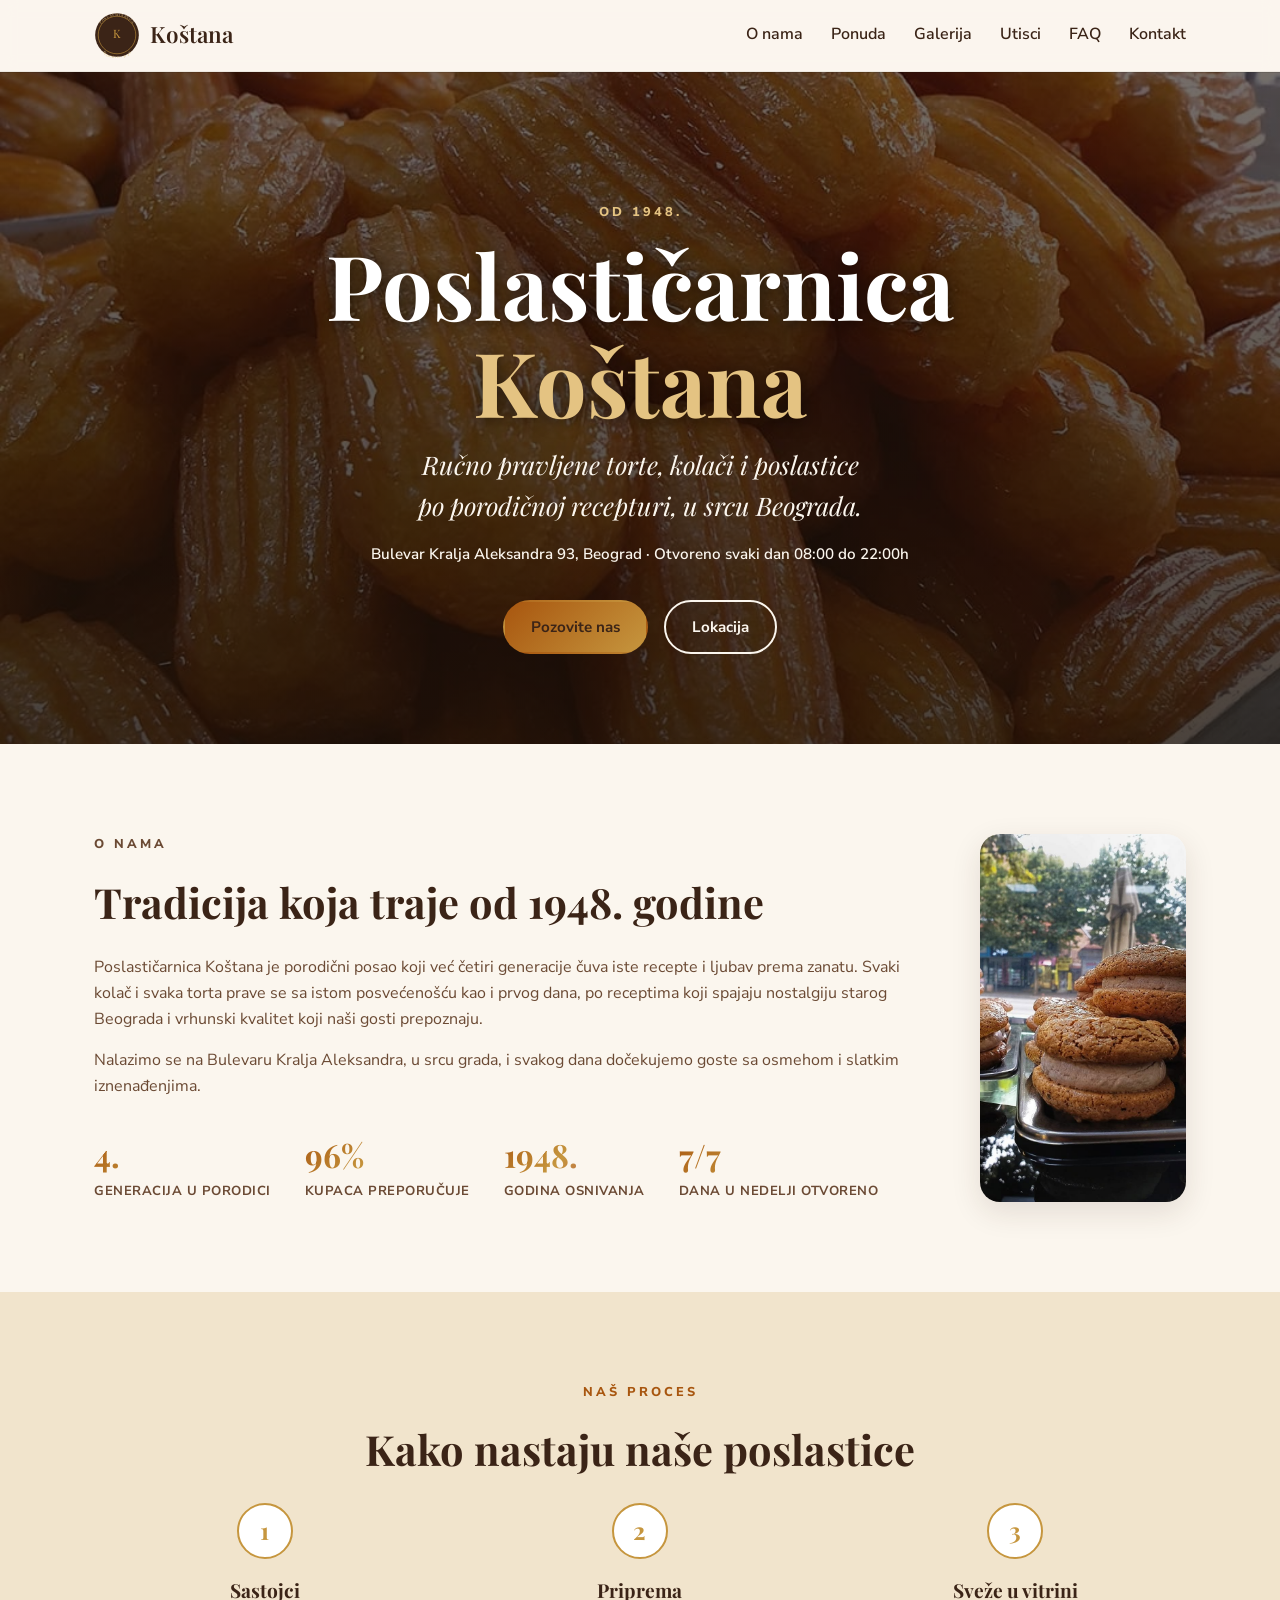
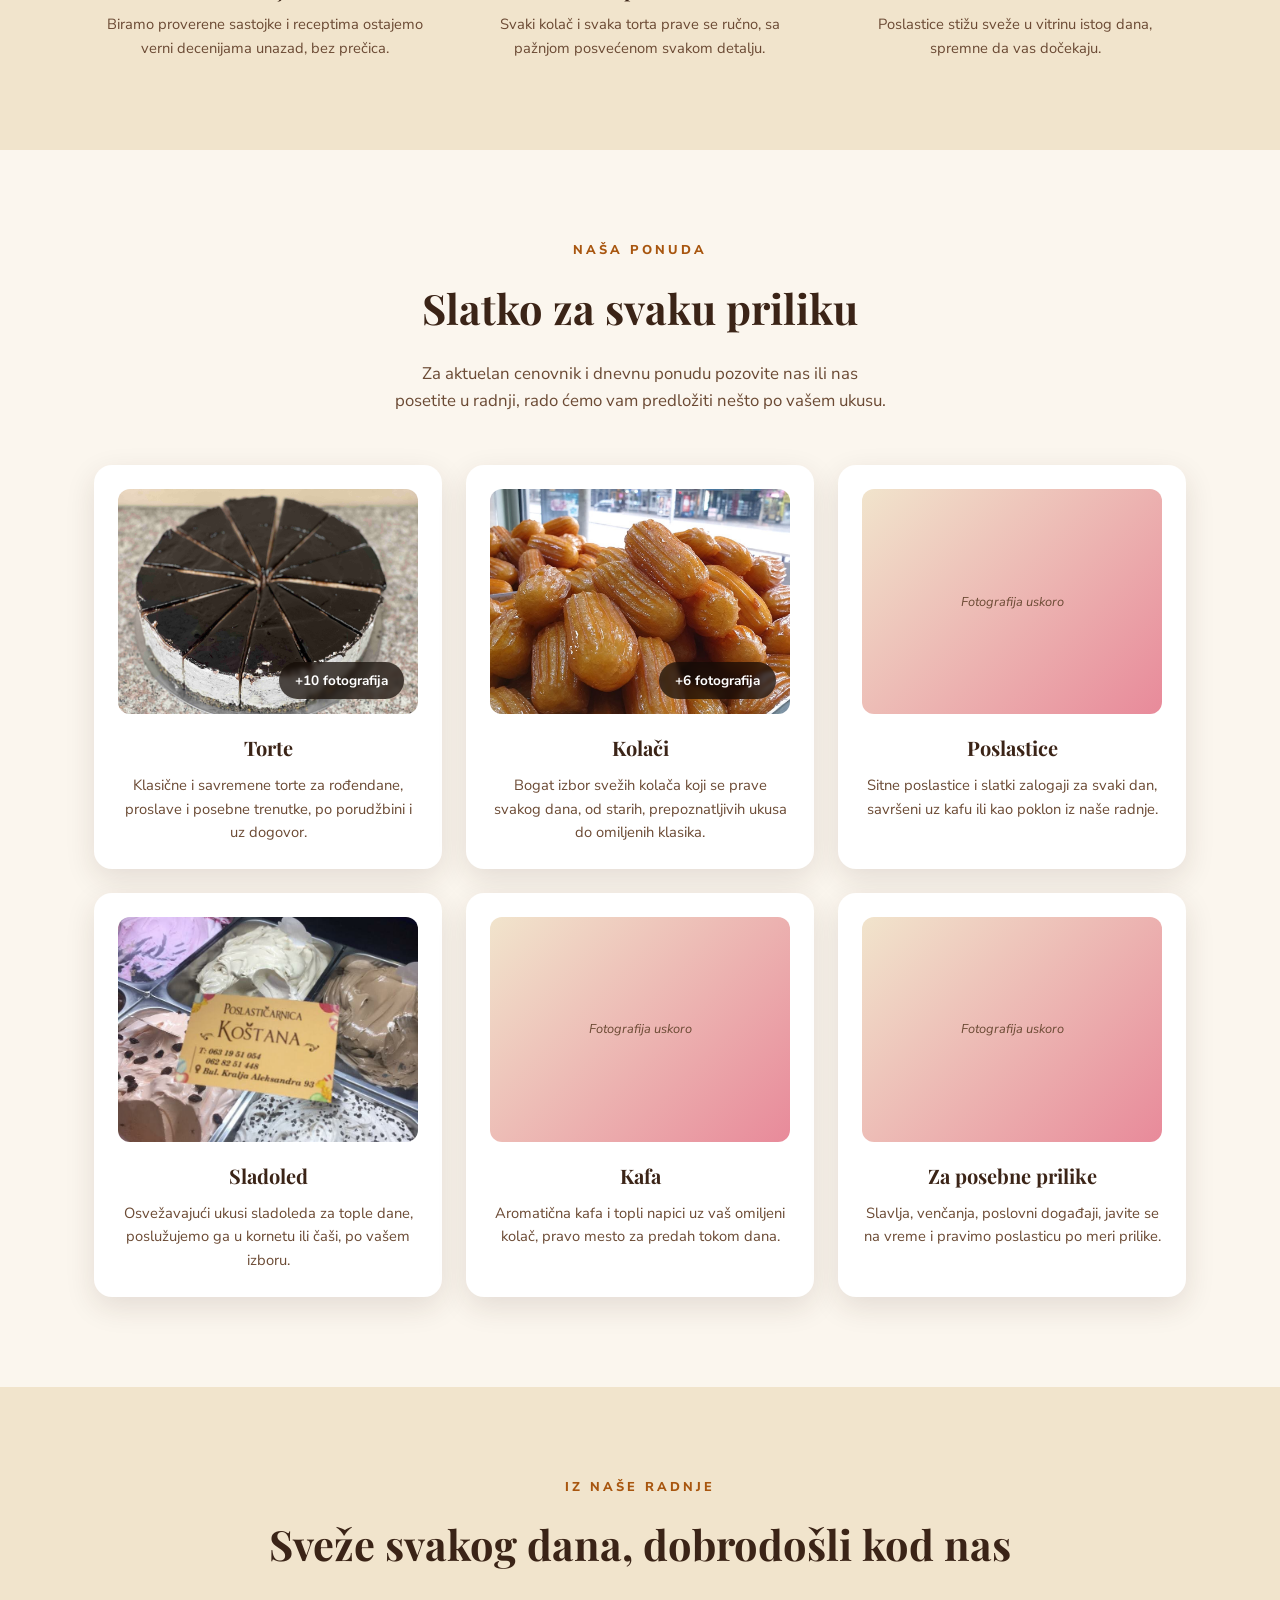
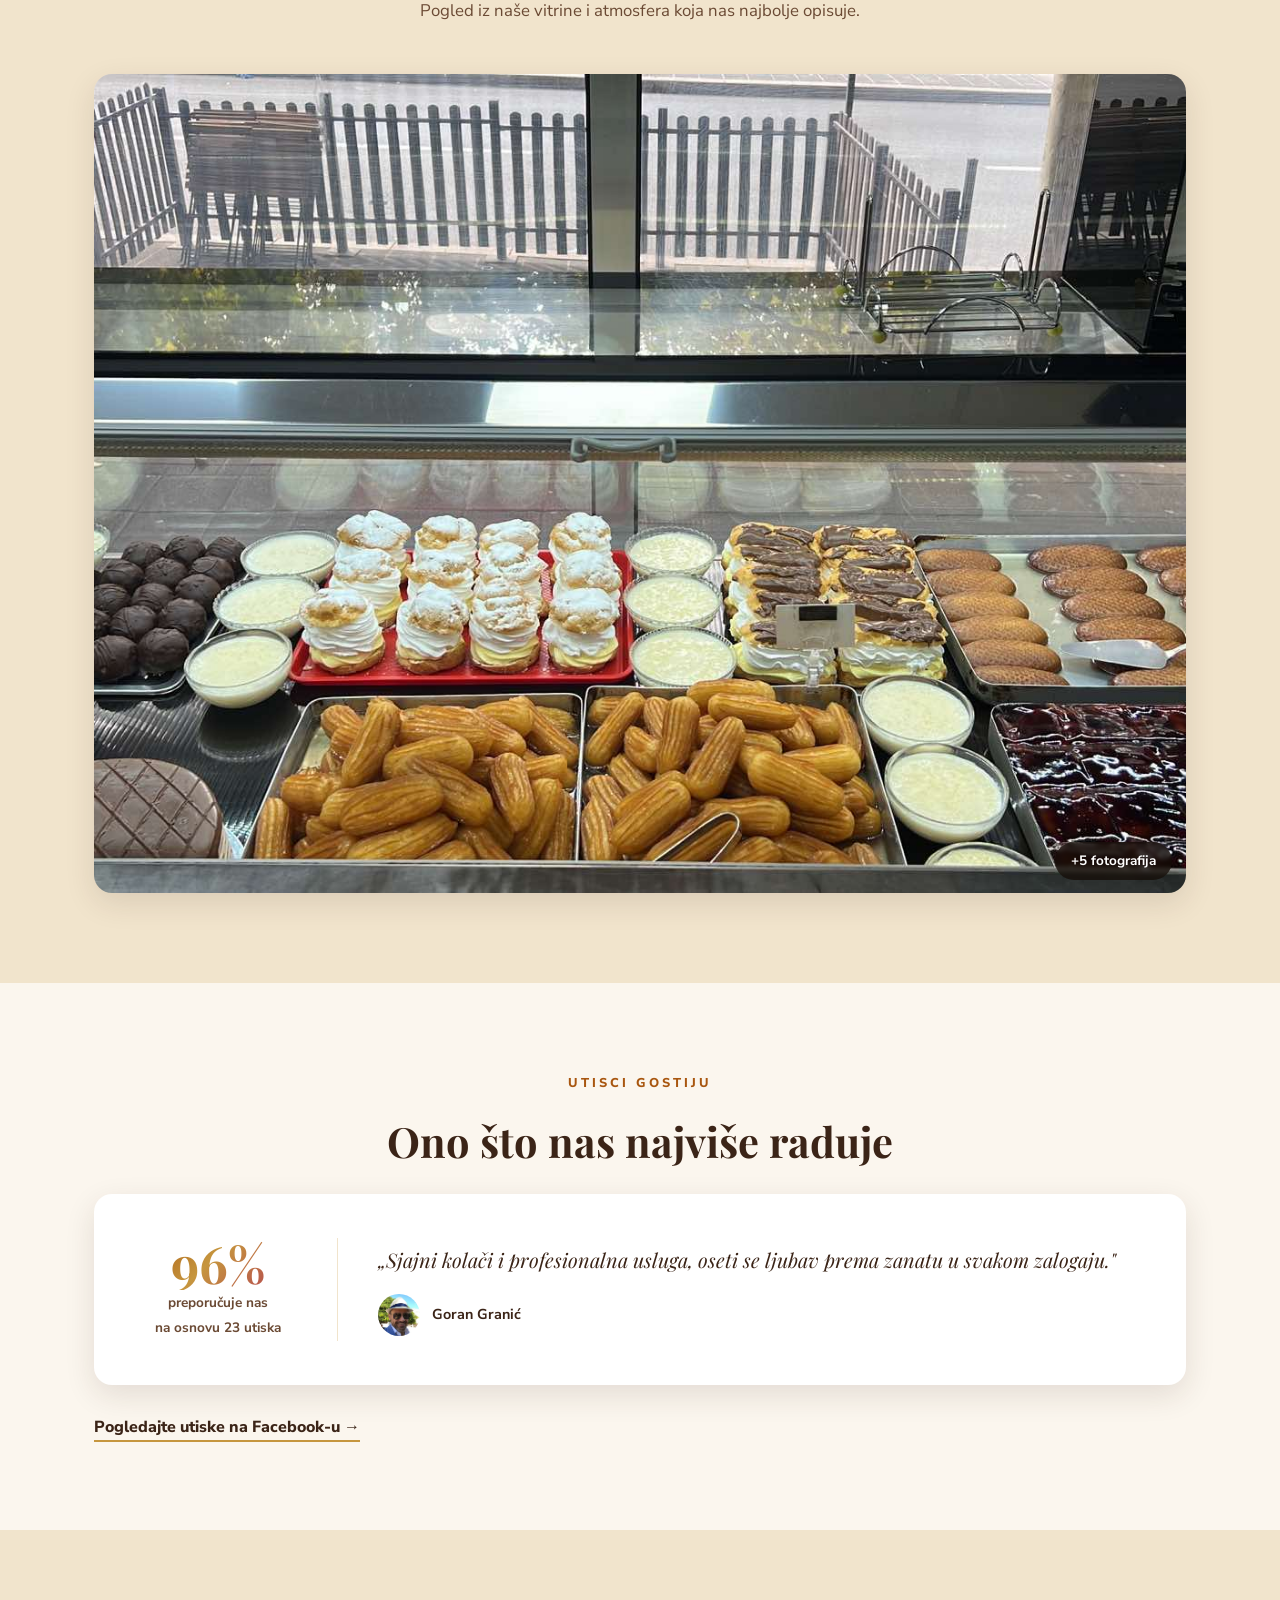
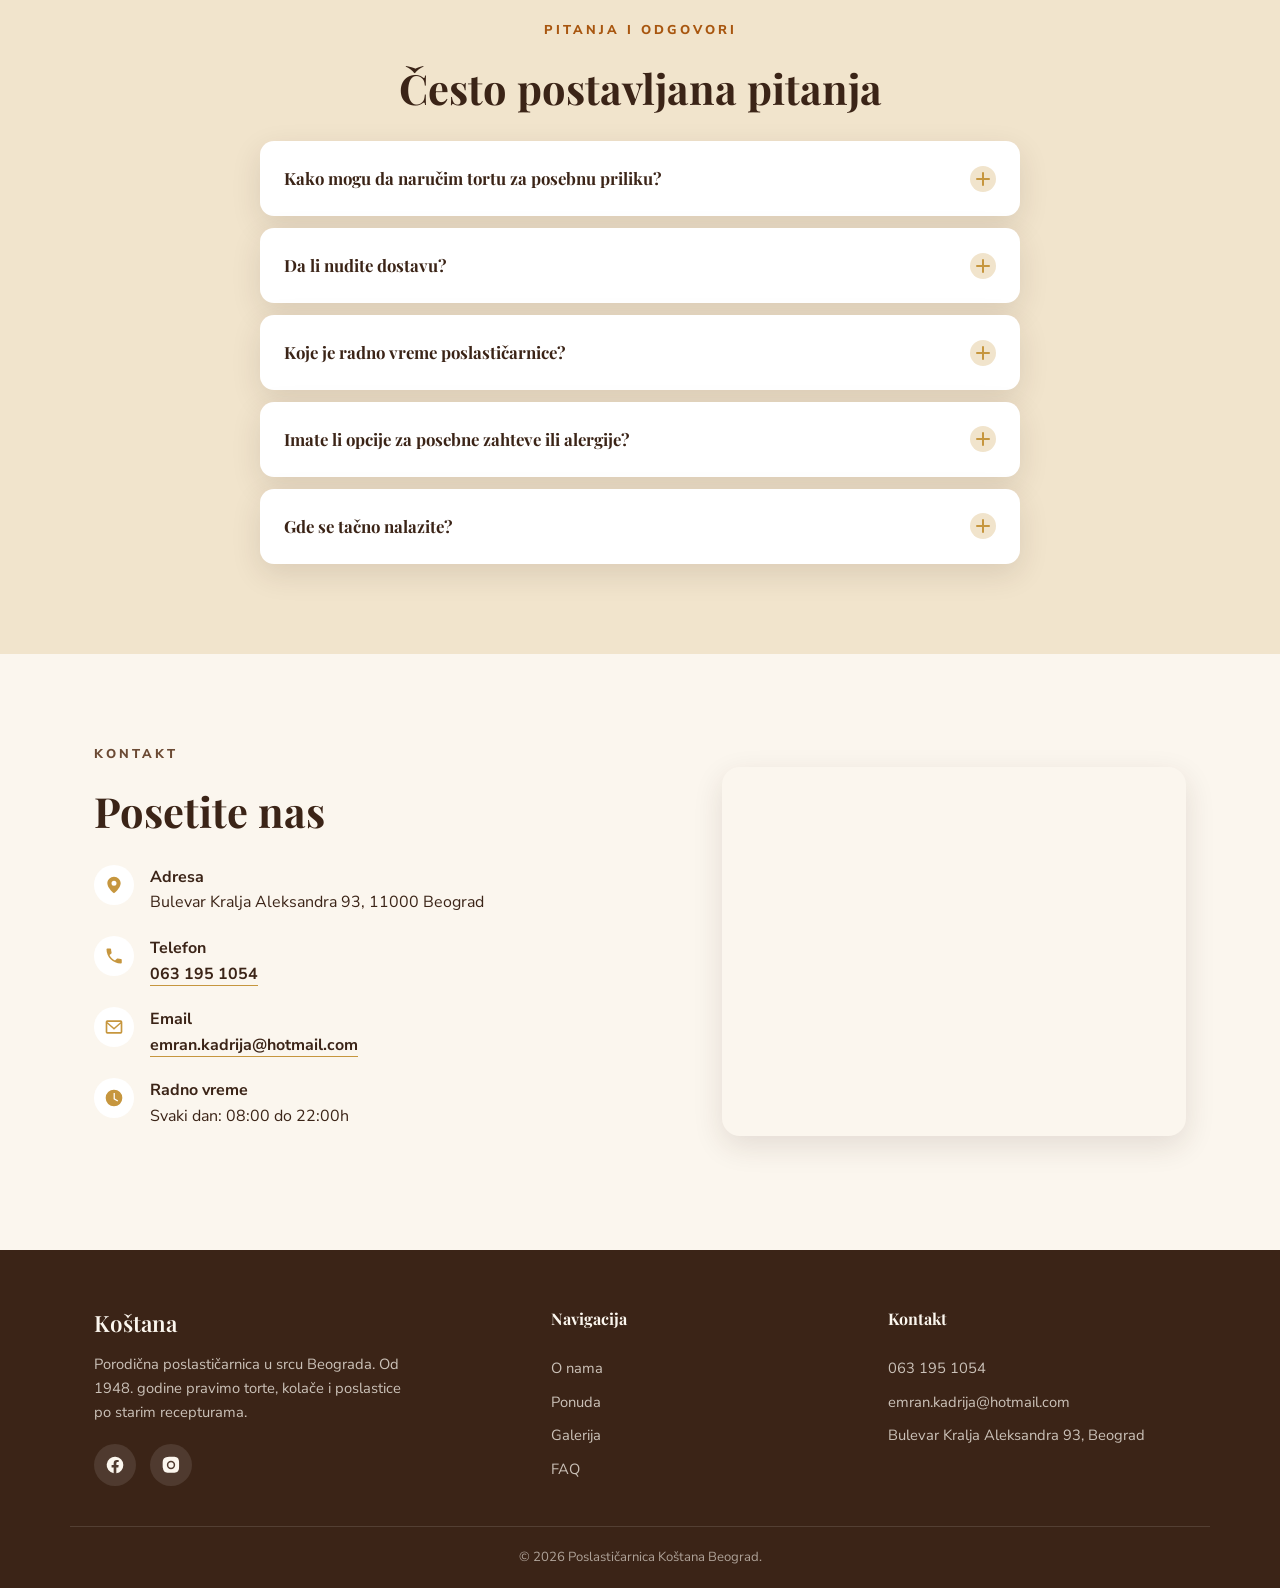
==== commit 2b3dd323: "Use real photo for testimonial avatar instead of initials" ====
--- a/index.html
+++ b/index.html
@@ -297,7 +297,7 @@
             „Sjajni kolači i profesionalna usluga, oseti se ljubav prema zanatu u svakom zalogaju."
           </blockquote>
           <div class="testimonial-author">
-            <span class="testimonial-avatar" aria-hidden="true">GG</span>
+            <img src="assets/img/goran-granic.jpg" alt="" class="testimonial-avatar" aria-hidden="true">
             <span class="testimonial-name">Goran Granić</span>
           </div>
         </div>
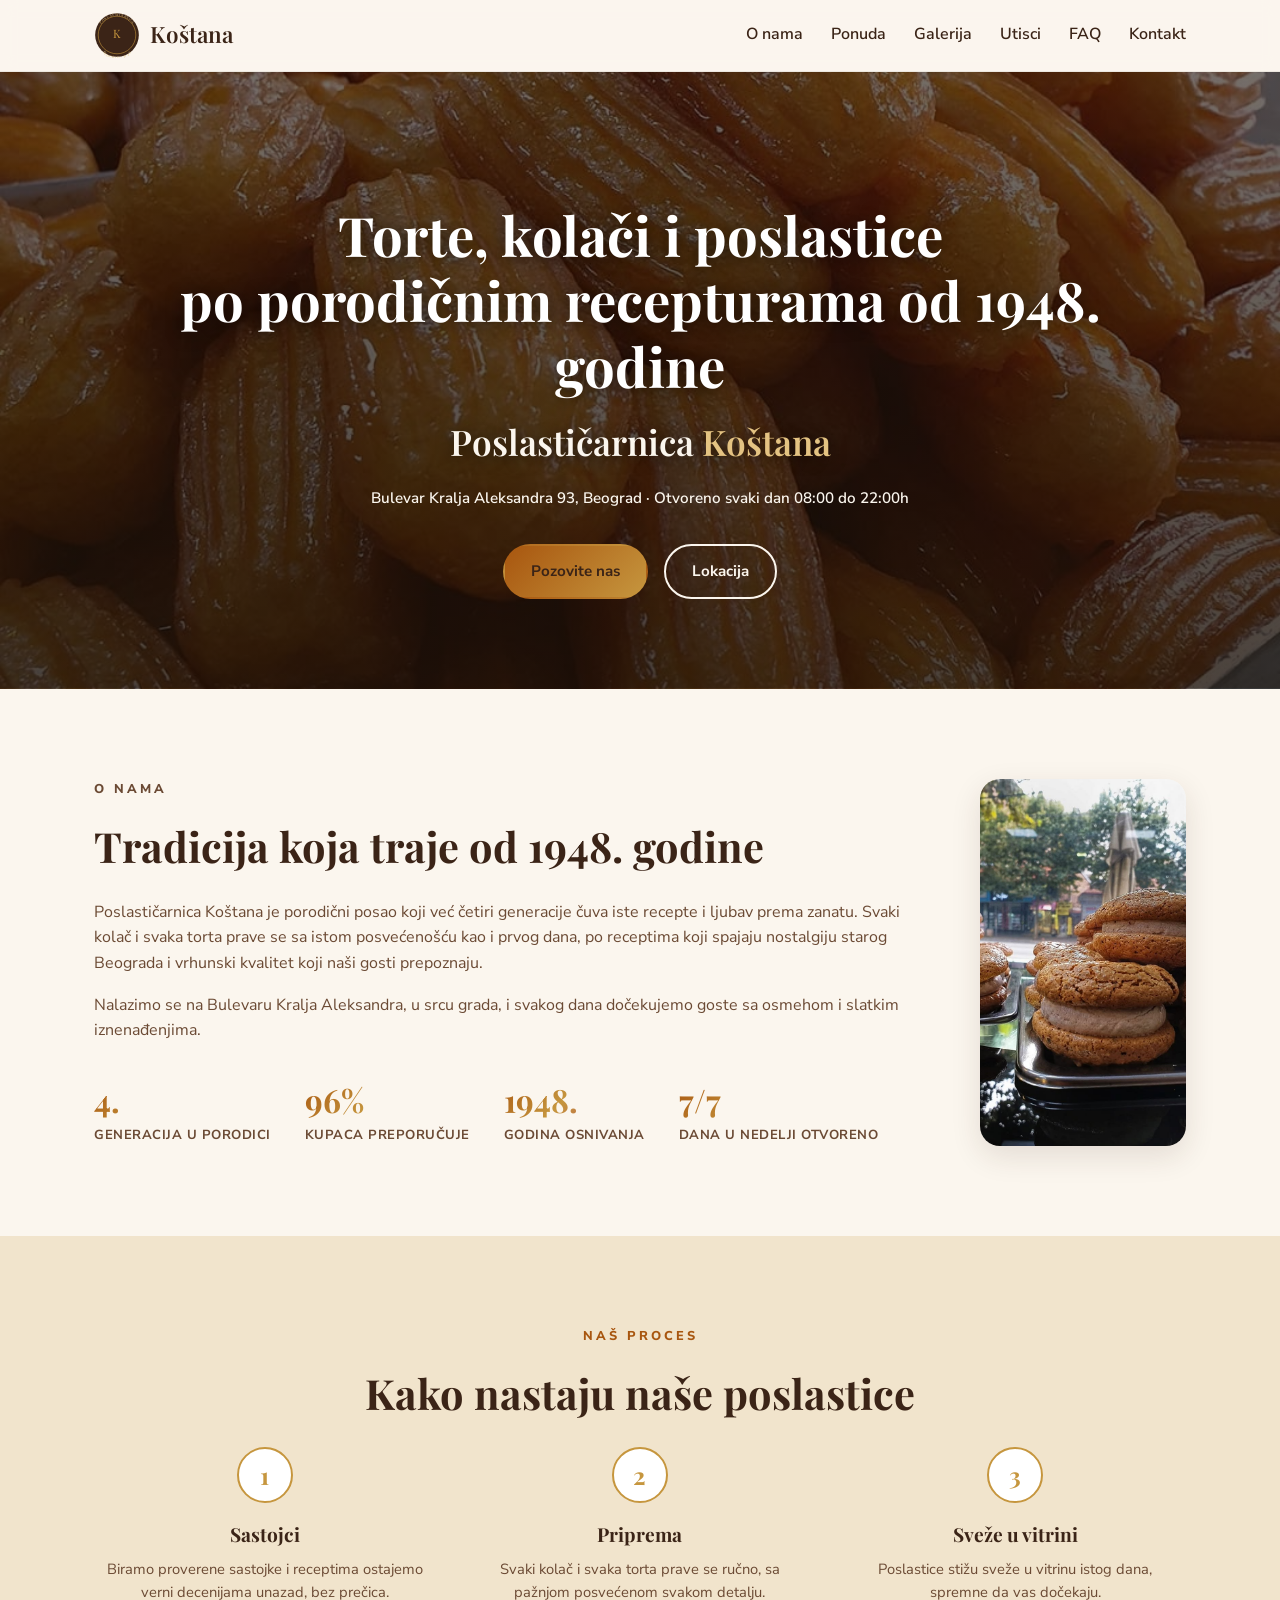
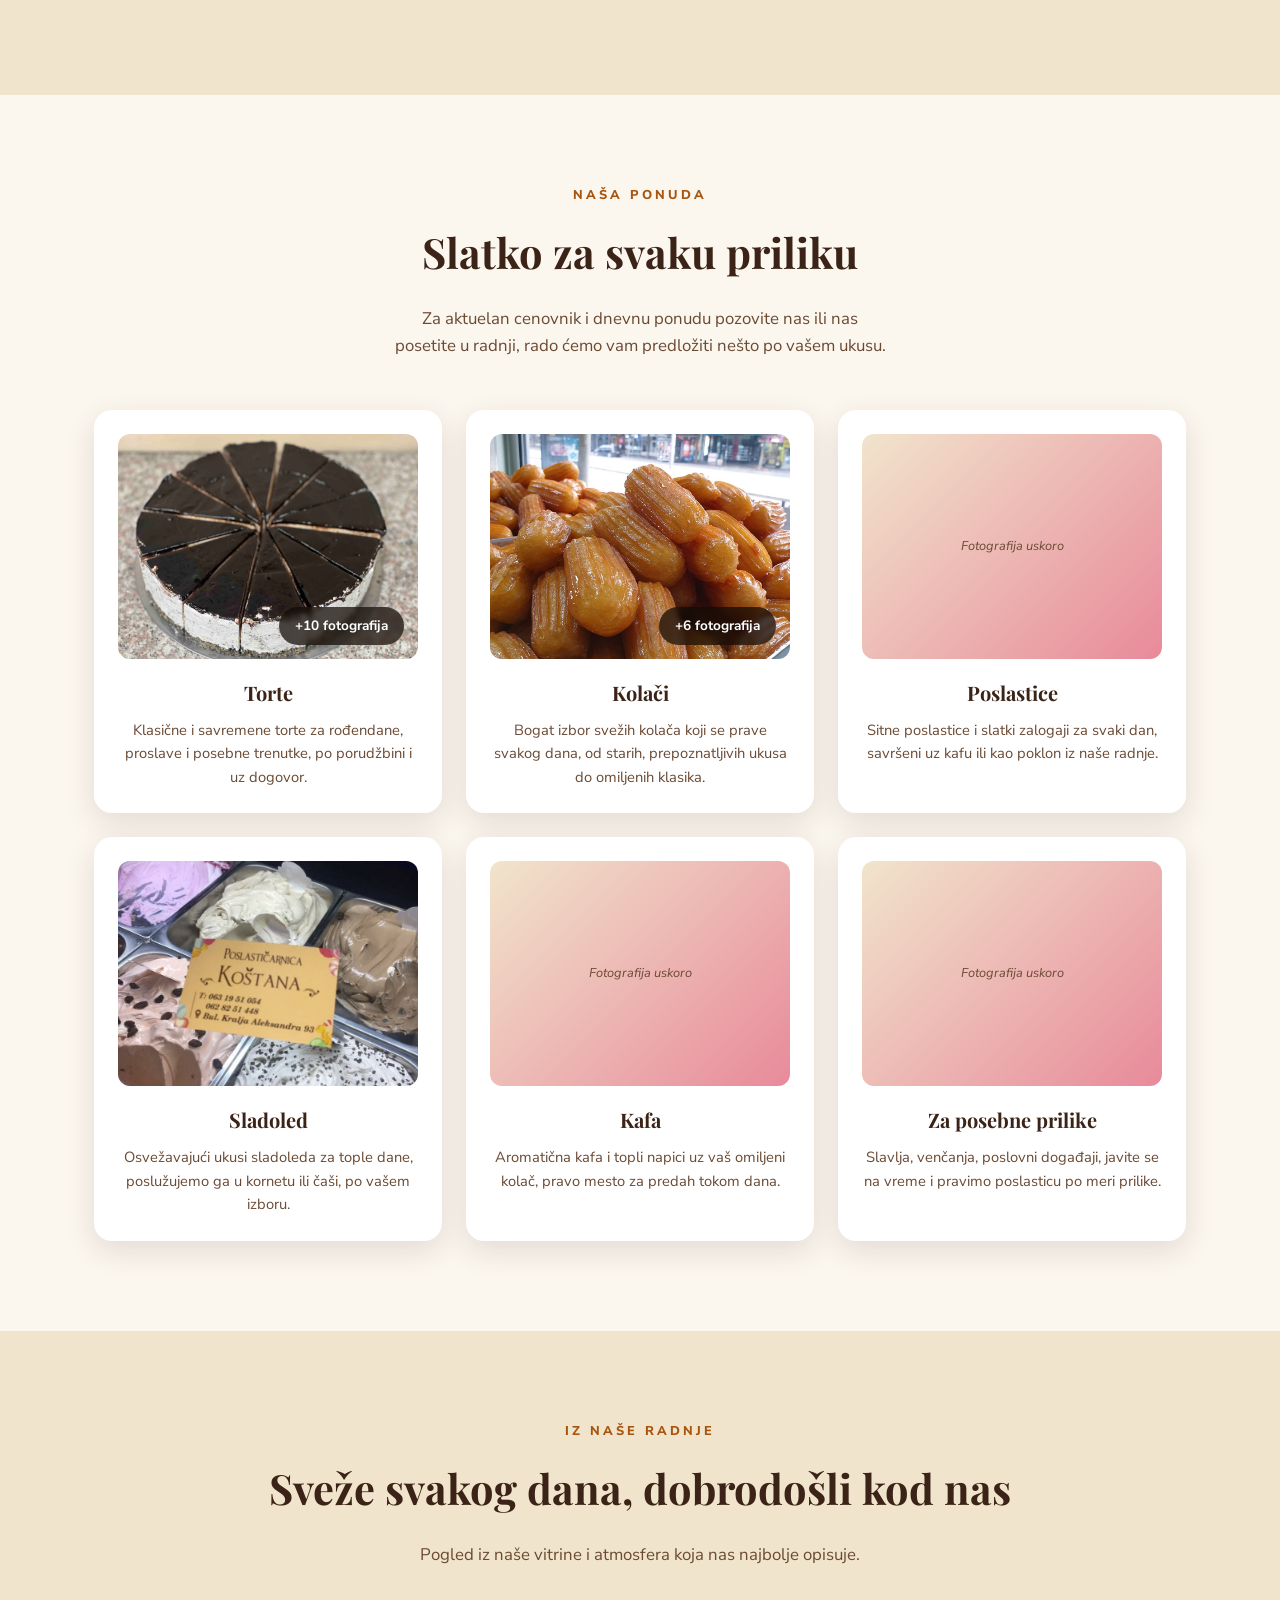
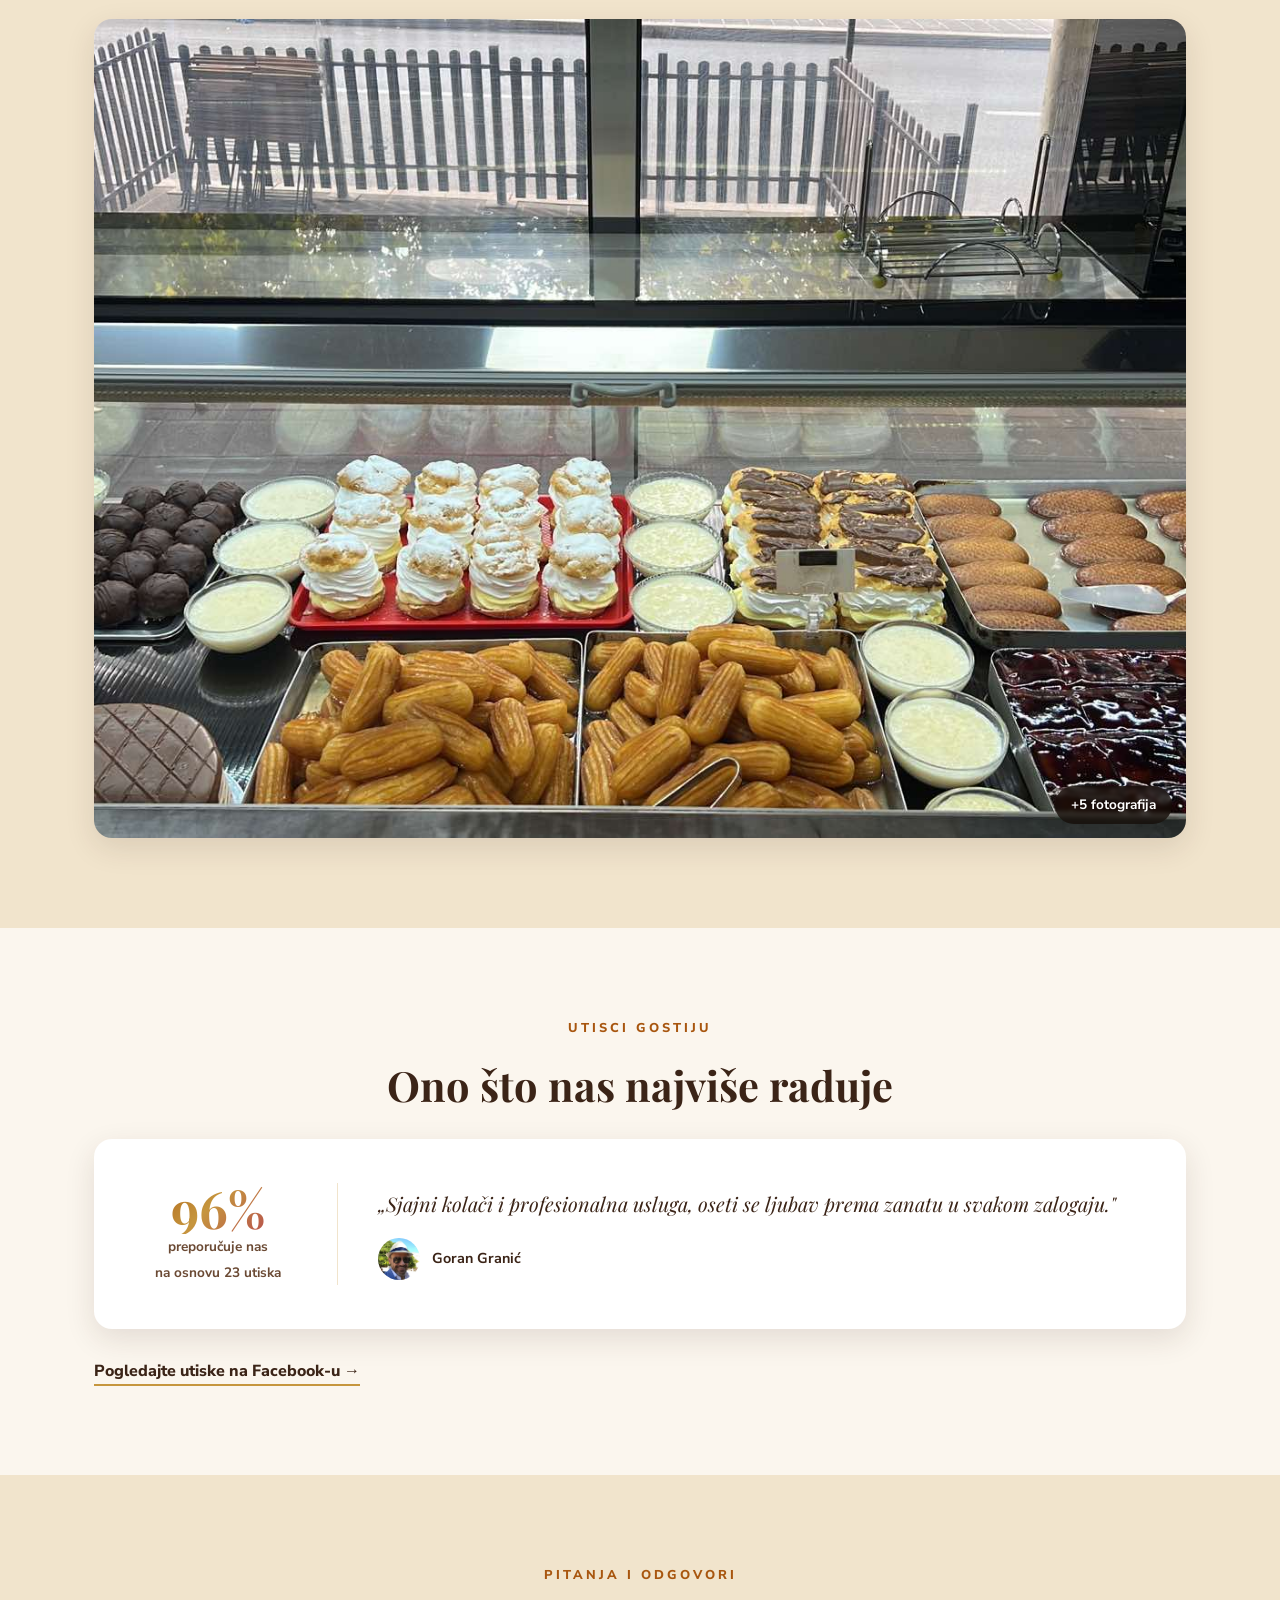
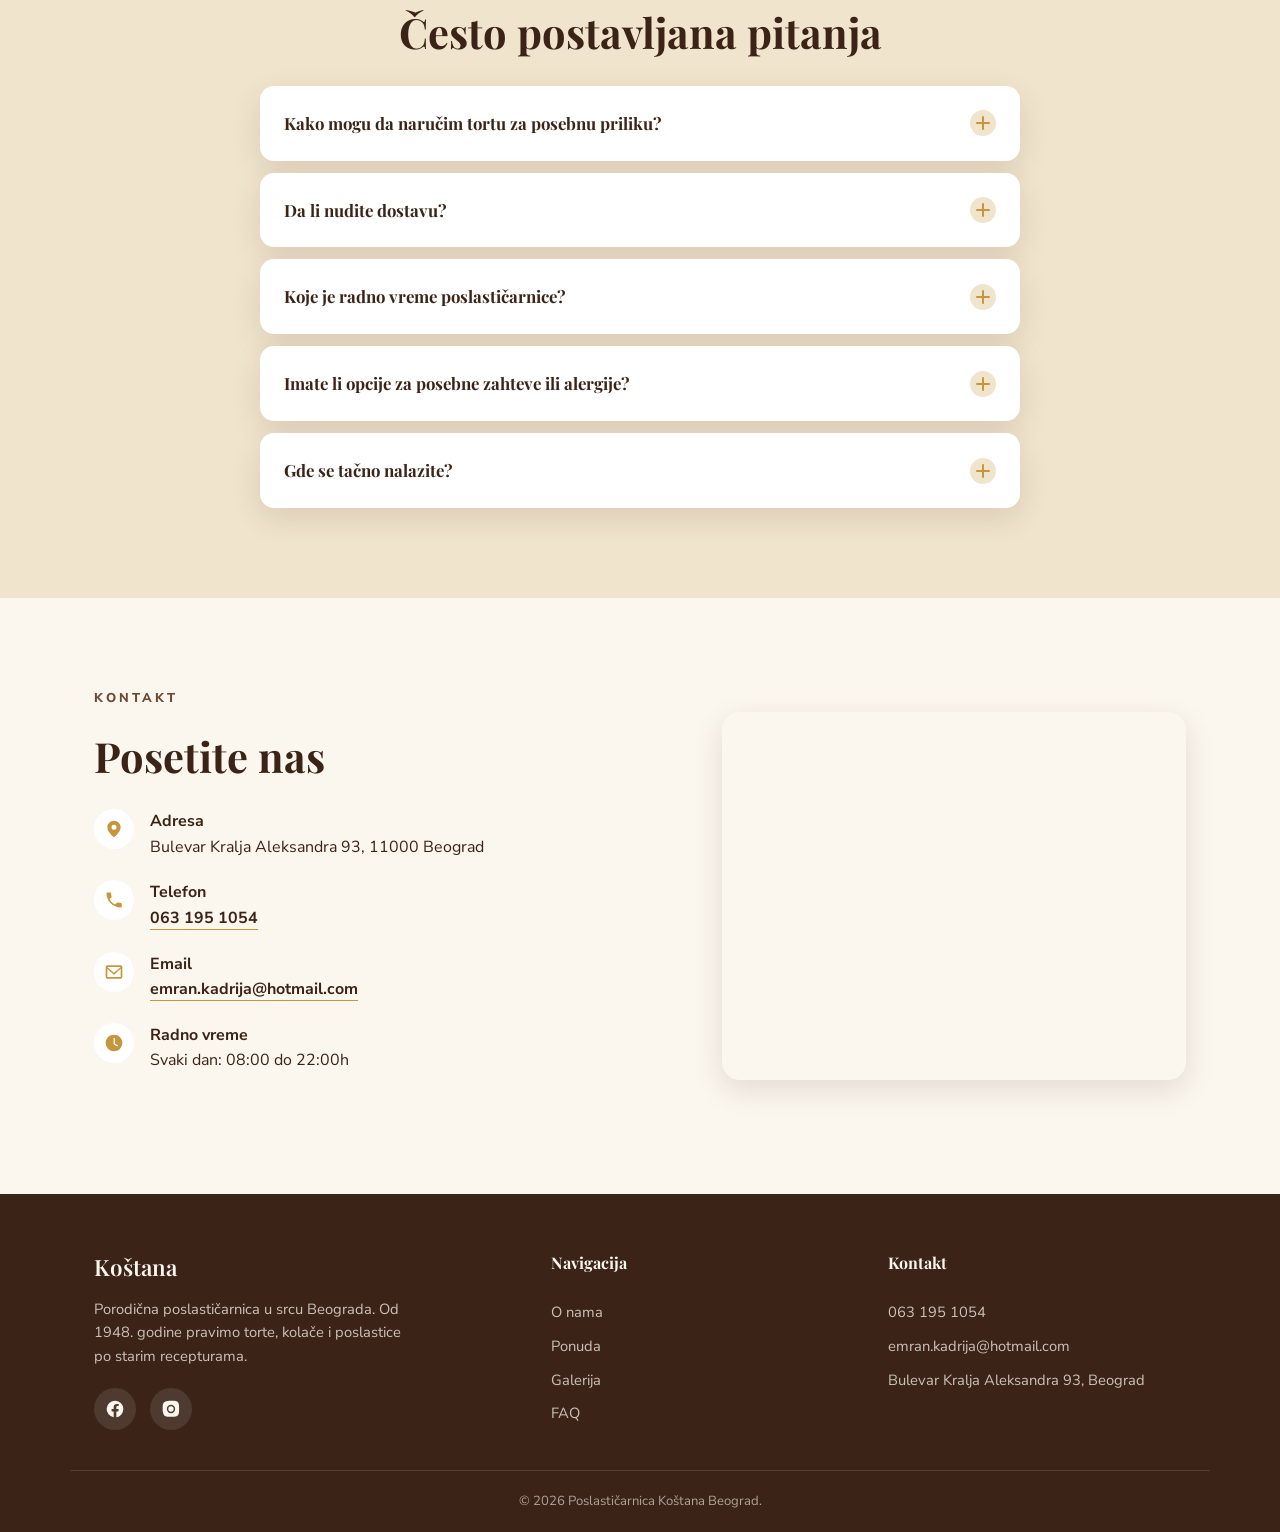
==== commit 41998955: "Restructure hero: lead with offer statement, brand name below H1 is now "Torte, kolači i poslastice " ====
--- a/index.html
+++ b/index.html
@@ -9,7 +9,7 @@
 <link rel="preconnect" href="https://fonts.googleapis.com">
 <link rel="preconnect" href="https://fonts.gstatic.com" crossorigin>
 <link href="https://fonts.googleapis.com/css2?family=Playfair+Display:wght@500;600;700&family=Nunito+Sans:wght@400;600;700;800&display=swap" rel="stylesheet">
-<link rel="stylesheet" href="css/style.css?v=6">
+<link rel="stylesheet" href="css/style.css?v=12">
 </head>
 <body>
 
@@ -69,9 +69,8 @@
   <section class="hero" id="pocetna">
     <div class="hero-photo" aria-hidden="true"></div>
     <div class="container hero-inner">
-      <p class="eyebrow reveal">Od 1948.</p>
-      <h1 class="reveal">Poslastičarnica<br><span class="accent">Koštana</span></h1>
-      <p class="hero-tagline reveal">Ručno pravljene torte, kolači i poslastice po porodičnoj recepturi, u srcu Beograda.</p>
+      <h1 class="reveal">Torte, kolači i poslastice<br>po porodičnim recepturama od 1948. godine</h1>
+      <p class="hero-brandline reveal">Poslastičarnica <span class="accent">Koštana</span></p>
       <p class="hero-info reveal">Bulevar Kralja Aleksandra 93, Beograd · Otvoreno svaki dan 08:00 do 22:00h</p>
       <div class="hero-actions reveal">
         <a href="tel:+381631951054" class="btn btn-primary">Pozovite nas</a>
--- a/css/style.css
+++ b/css/style.css
@@ -242,13 +242,24 @@
 
 .hero h1 {
   font-family: var(--font-head);
-  font-size: clamp(3rem, 7.5vw, 5.6rem);
-  line-height: 1.08;
-  margin: 0 0 14px;
+  font-size: clamp(1.9rem, 4.6vw, 3.4rem);
+  line-height: 1.2;
+  margin: 0 0 16px;
   color: var(--white);
   text-shadow: 0 2px 16px rgba(0, 0, 0, 0.55);
 }
 .hero h1 .accent {
+  color: var(--gold-light);
+}
+.hero-brandline {
+  font-family: var(--font-head);
+  font-size: clamp(1.6rem, 3.2vw, 2.2rem);
+  font-weight: 600;
+  color: var(--cream);
+  text-shadow: 0 2px 16px rgba(0, 0, 0, 0.55);
+  margin: 0 0 16px;
+}
+.hero-brandline .accent {
   color: var(--gold-light);
 }
 
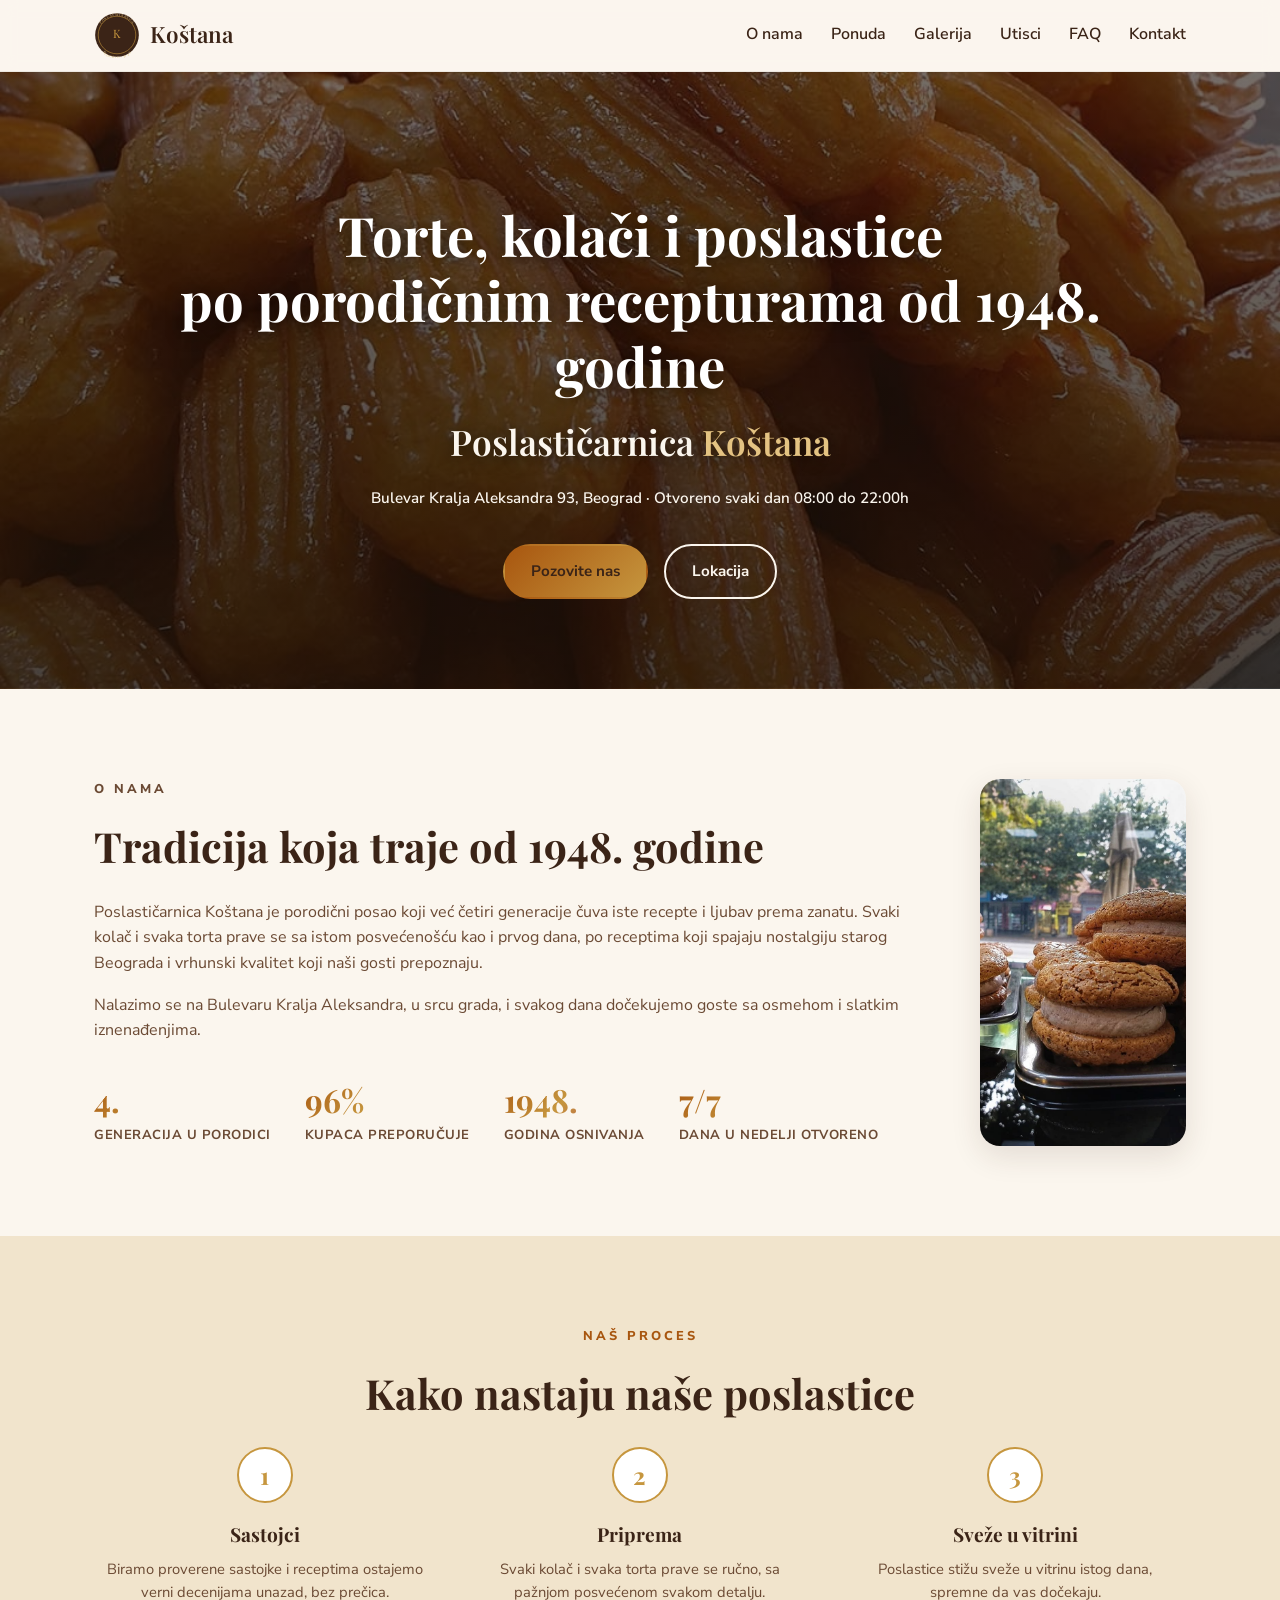
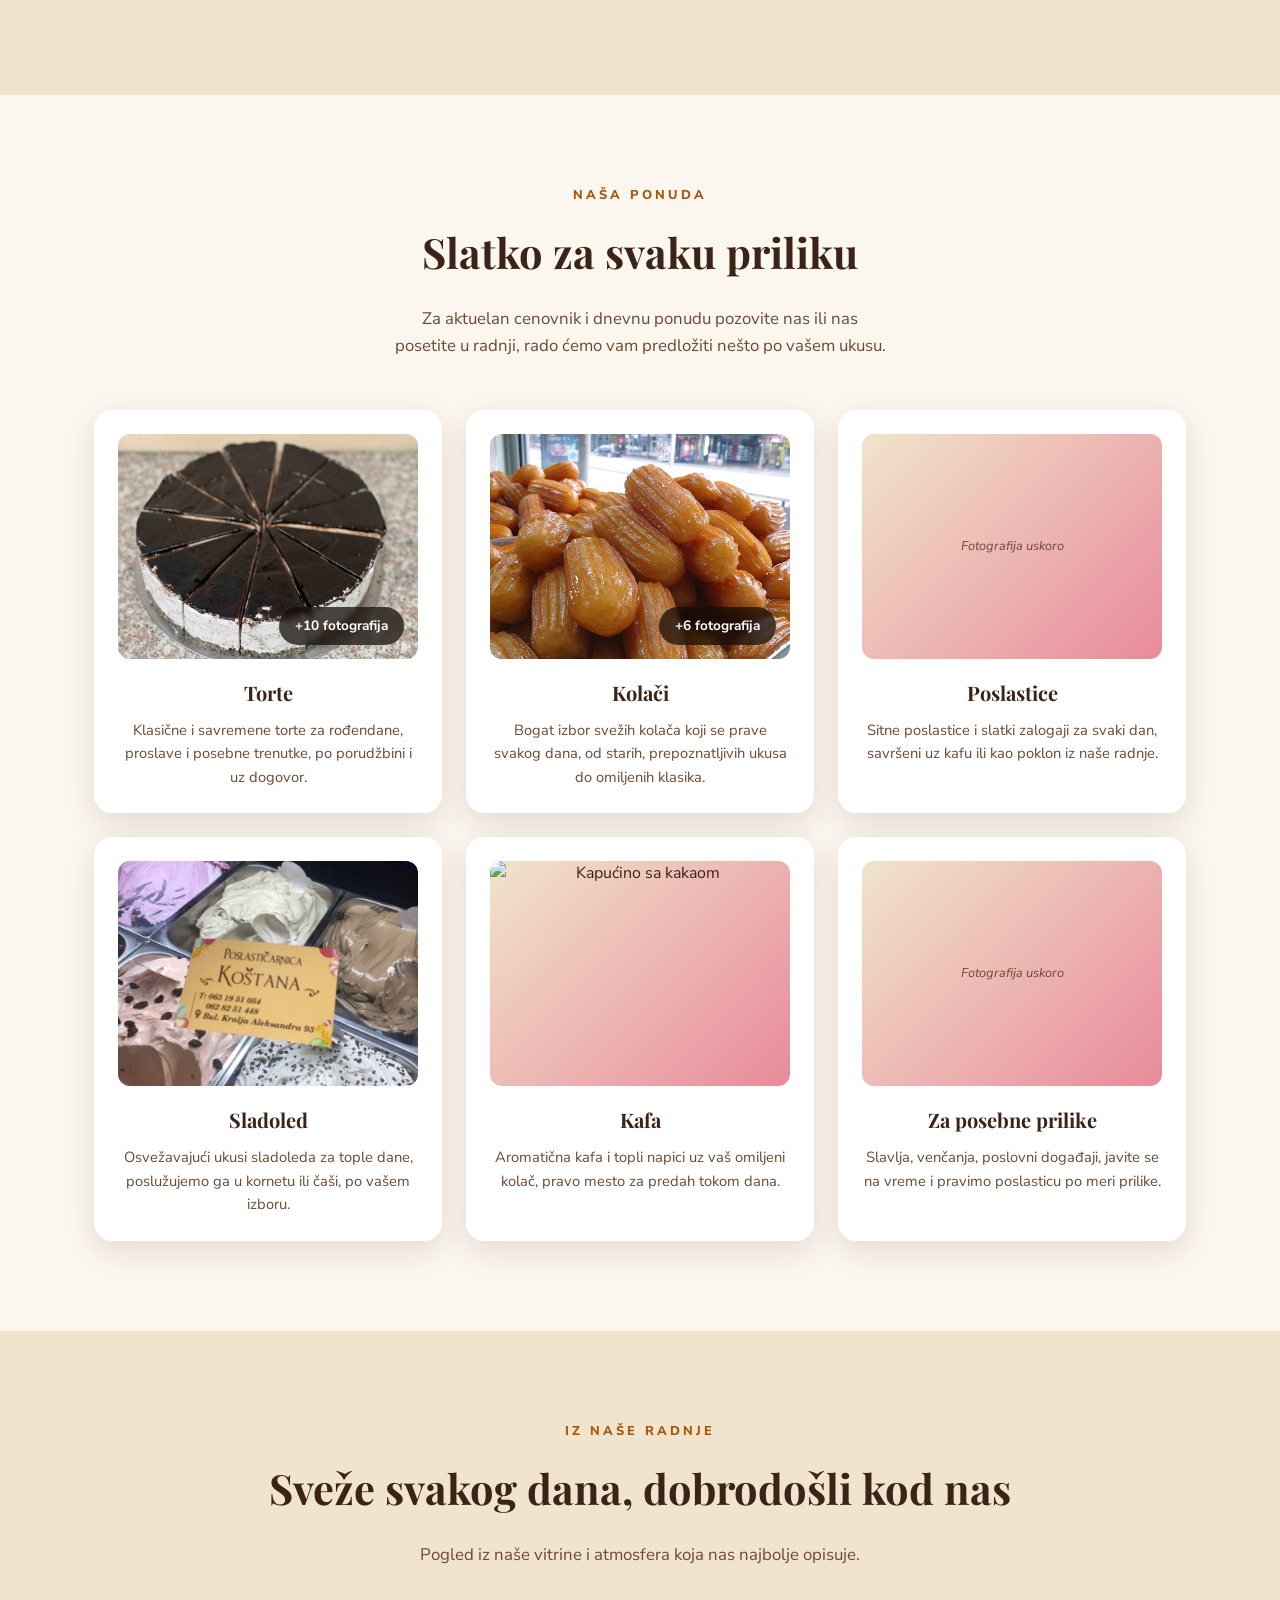
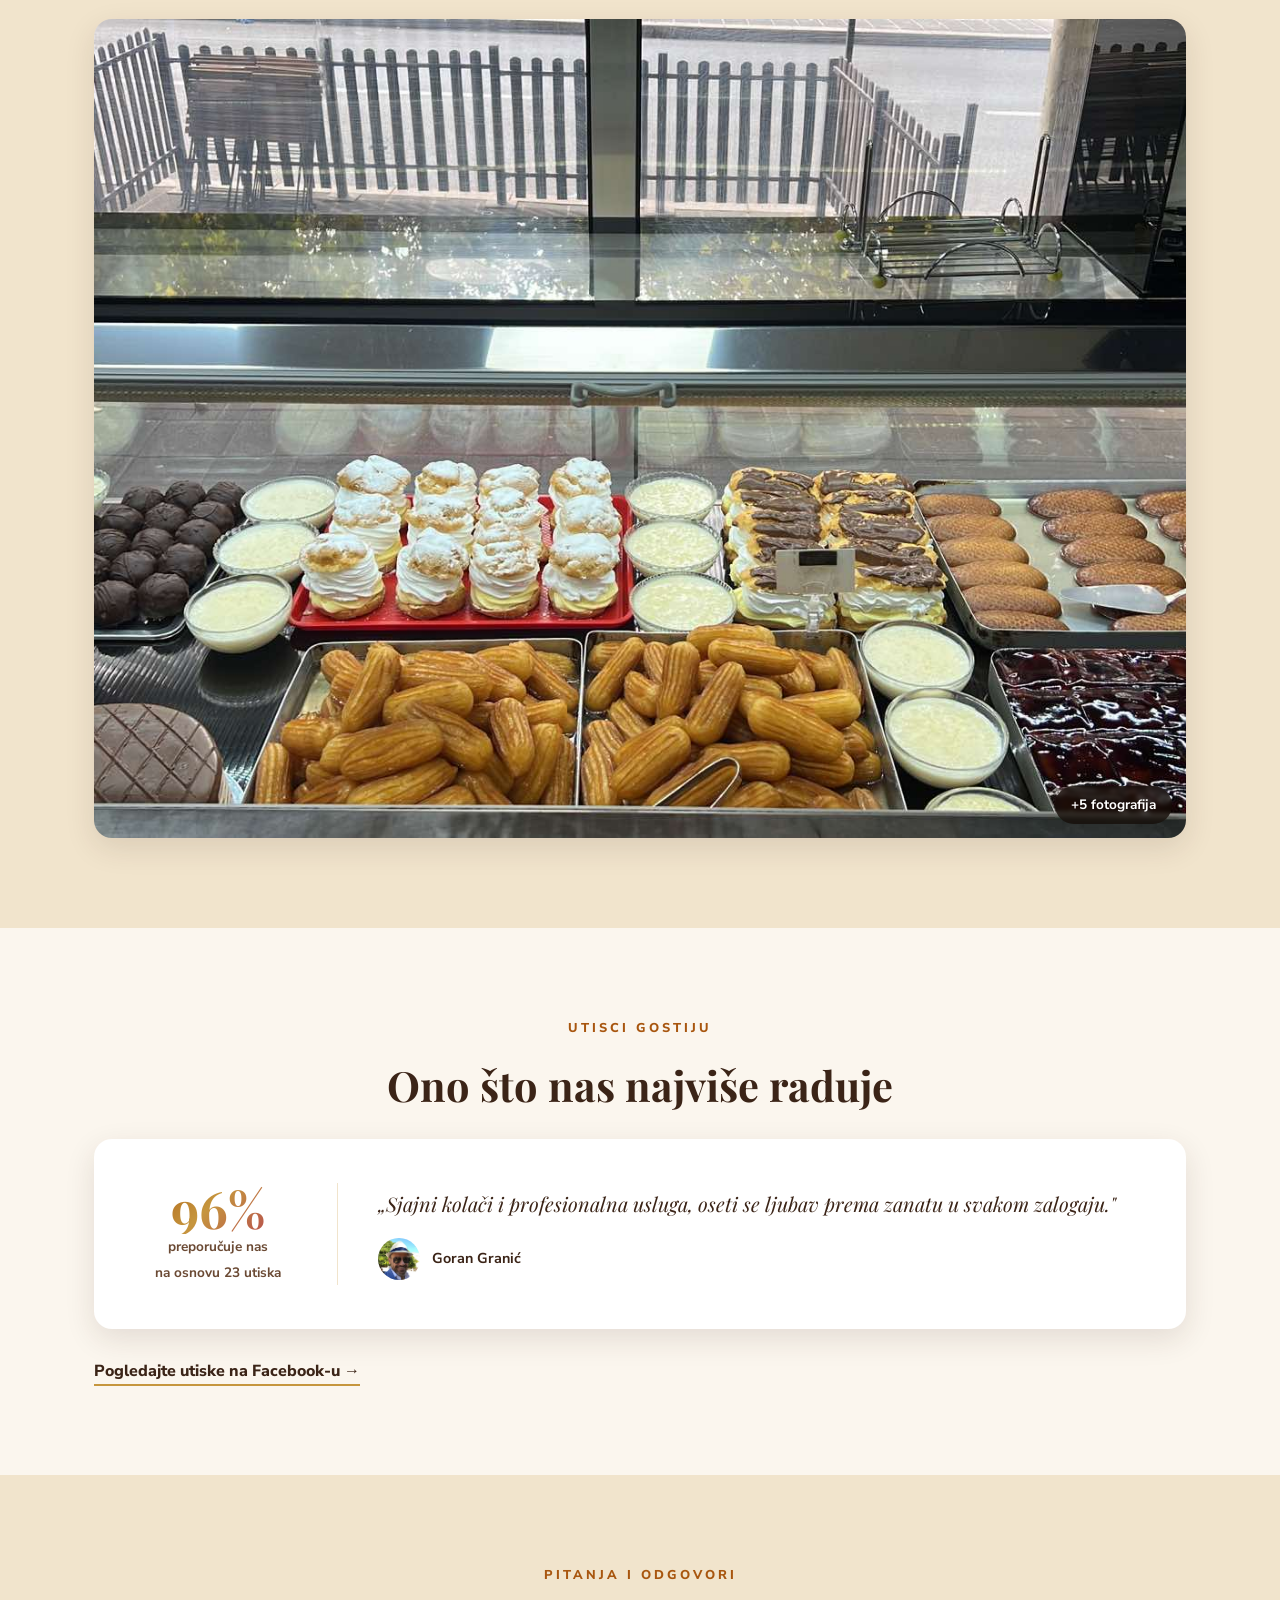
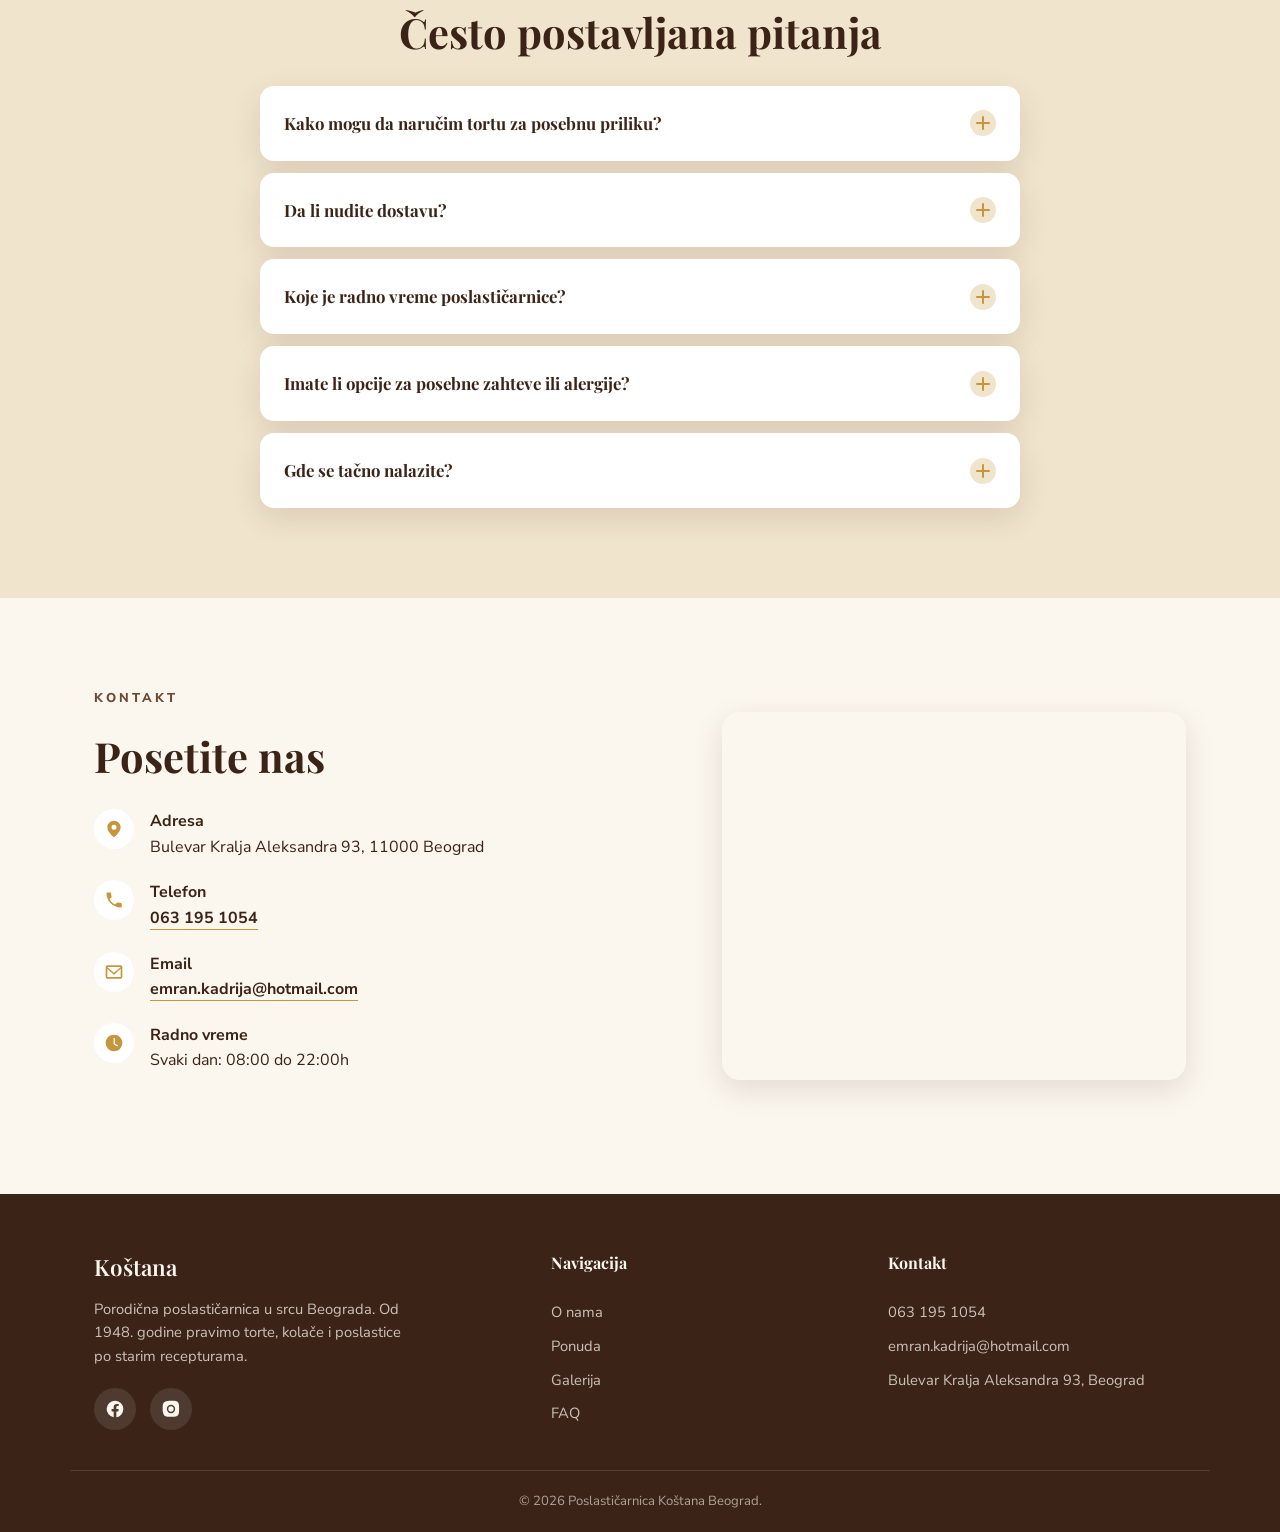
==== commit a09ddcc8: "Use real photo for testimonial avatar instead of initials Co-Authored-By: Claude Sonnet 5 <noreply@a" ====
--- a/index.html
+++ b/index.html
@@ -9,7 +9,7 @@
 <link rel="preconnect" href="https://fonts.googleapis.com">
 <link rel="preconnect" href="https://fonts.gstatic.com" crossorigin>
 <link href="https://fonts.googleapis.com/css2?family=Playfair+Display:wght@500;600;700&family=Nunito+Sans:wght@400;600;700;800&display=swap" rel="stylesheet">
-<link rel="stylesheet" href="css/style.css?v=12">
+<link rel="stylesheet" href="css/style.css?v=13">
 </head>
 <body>
 
@@ -172,7 +172,12 @@
           <p>Osvežavajući ukusi sladoleda za tople dane, poslužujemo ga u kornetu ili čaši, po vašem izboru.</p>
         </article>
         <article class="card reveal">
-          <div class="card-photo placeholder" aria-hidden="true">Fotografija uskoro</div>
+          <div class="card-photo">
+            <picture>
+              <source media="(max-width: 768px)" srcset="https://res.cloudinary.com/kvmyacfo/image/upload/w_400,q_auto,f_auto/Capuccino_pufneg">
+              <img src="https://res.cloudinary.com/kvmyacfo/image/upload/w_800,q_auto,f_auto/Capuccino_pufneg" alt="Kapućino sa kakaom" loading="lazy">
+            </picture>
+          </div>
           <h3>Kafa</h3>
           <p>Aromatična kafa i topli napici uz vaš omiljeni kolač, pravo mesto za predah tokom dana.</p>
         </article>
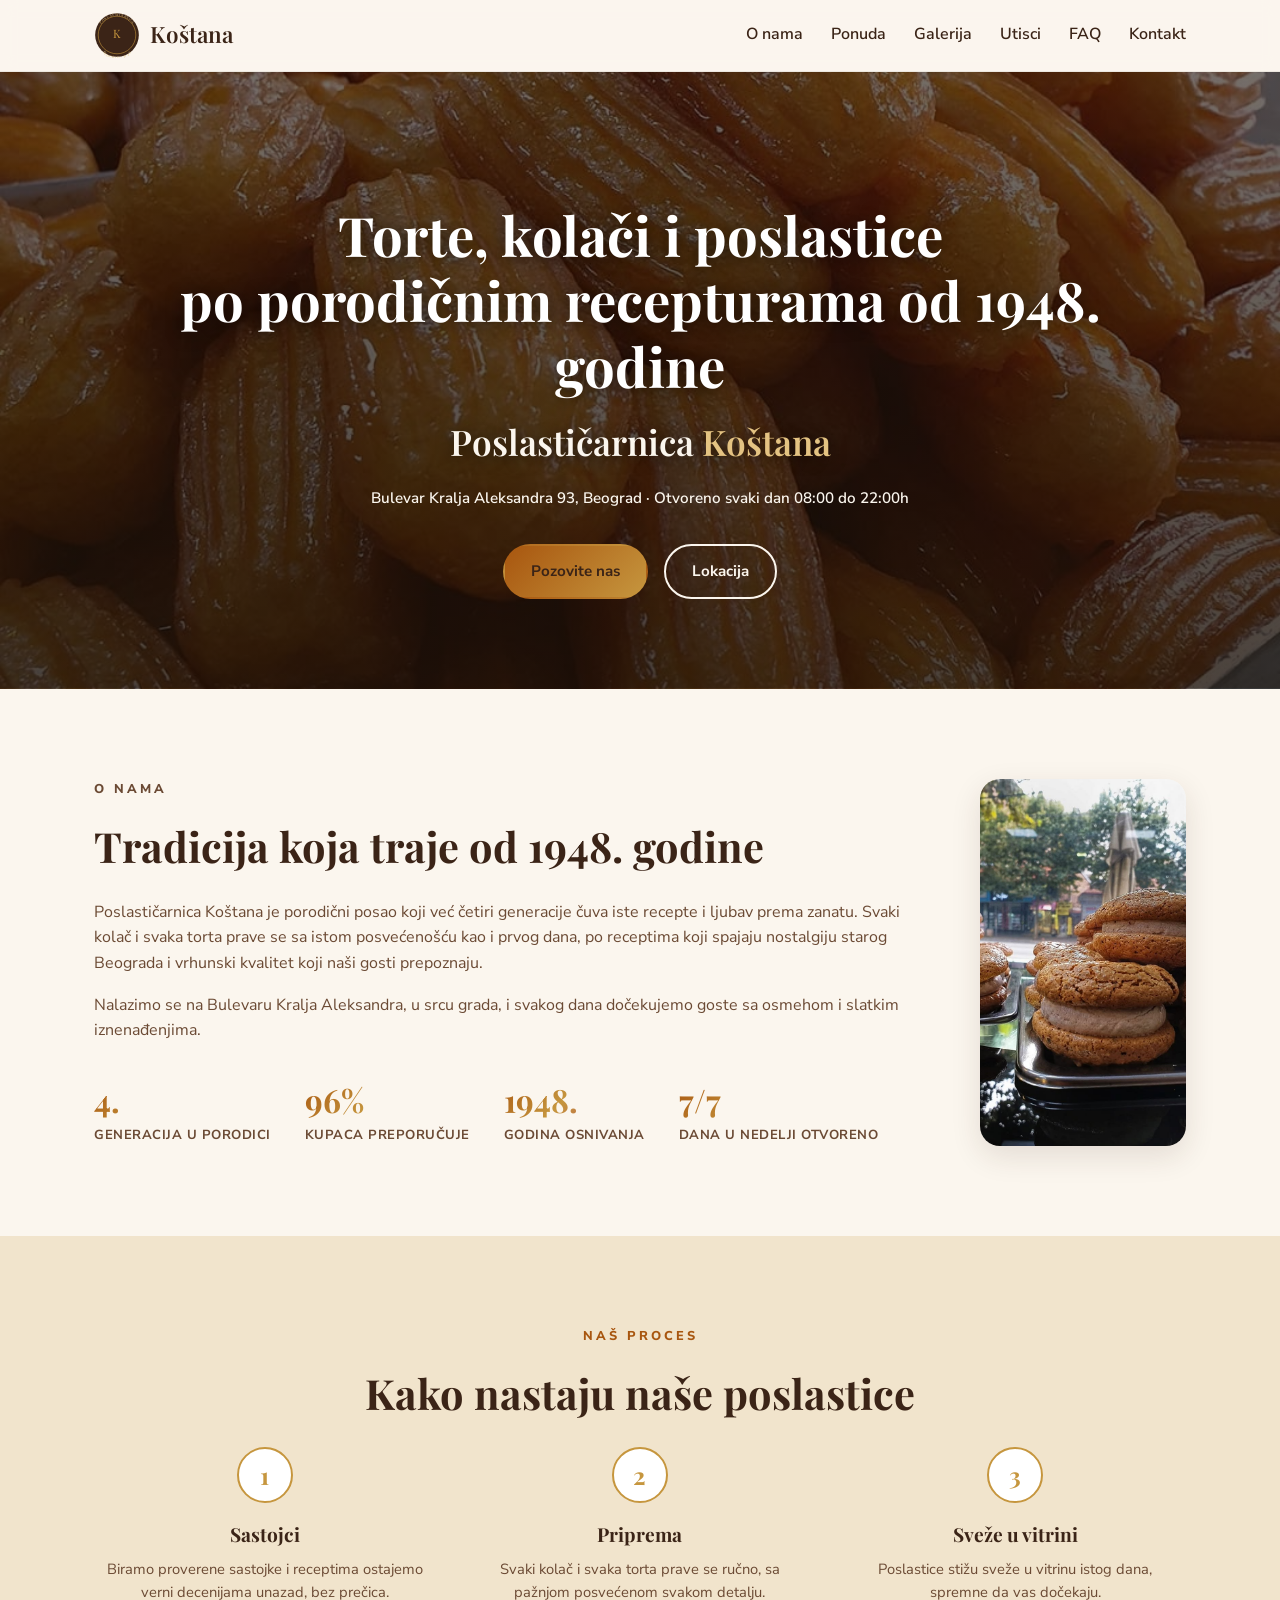
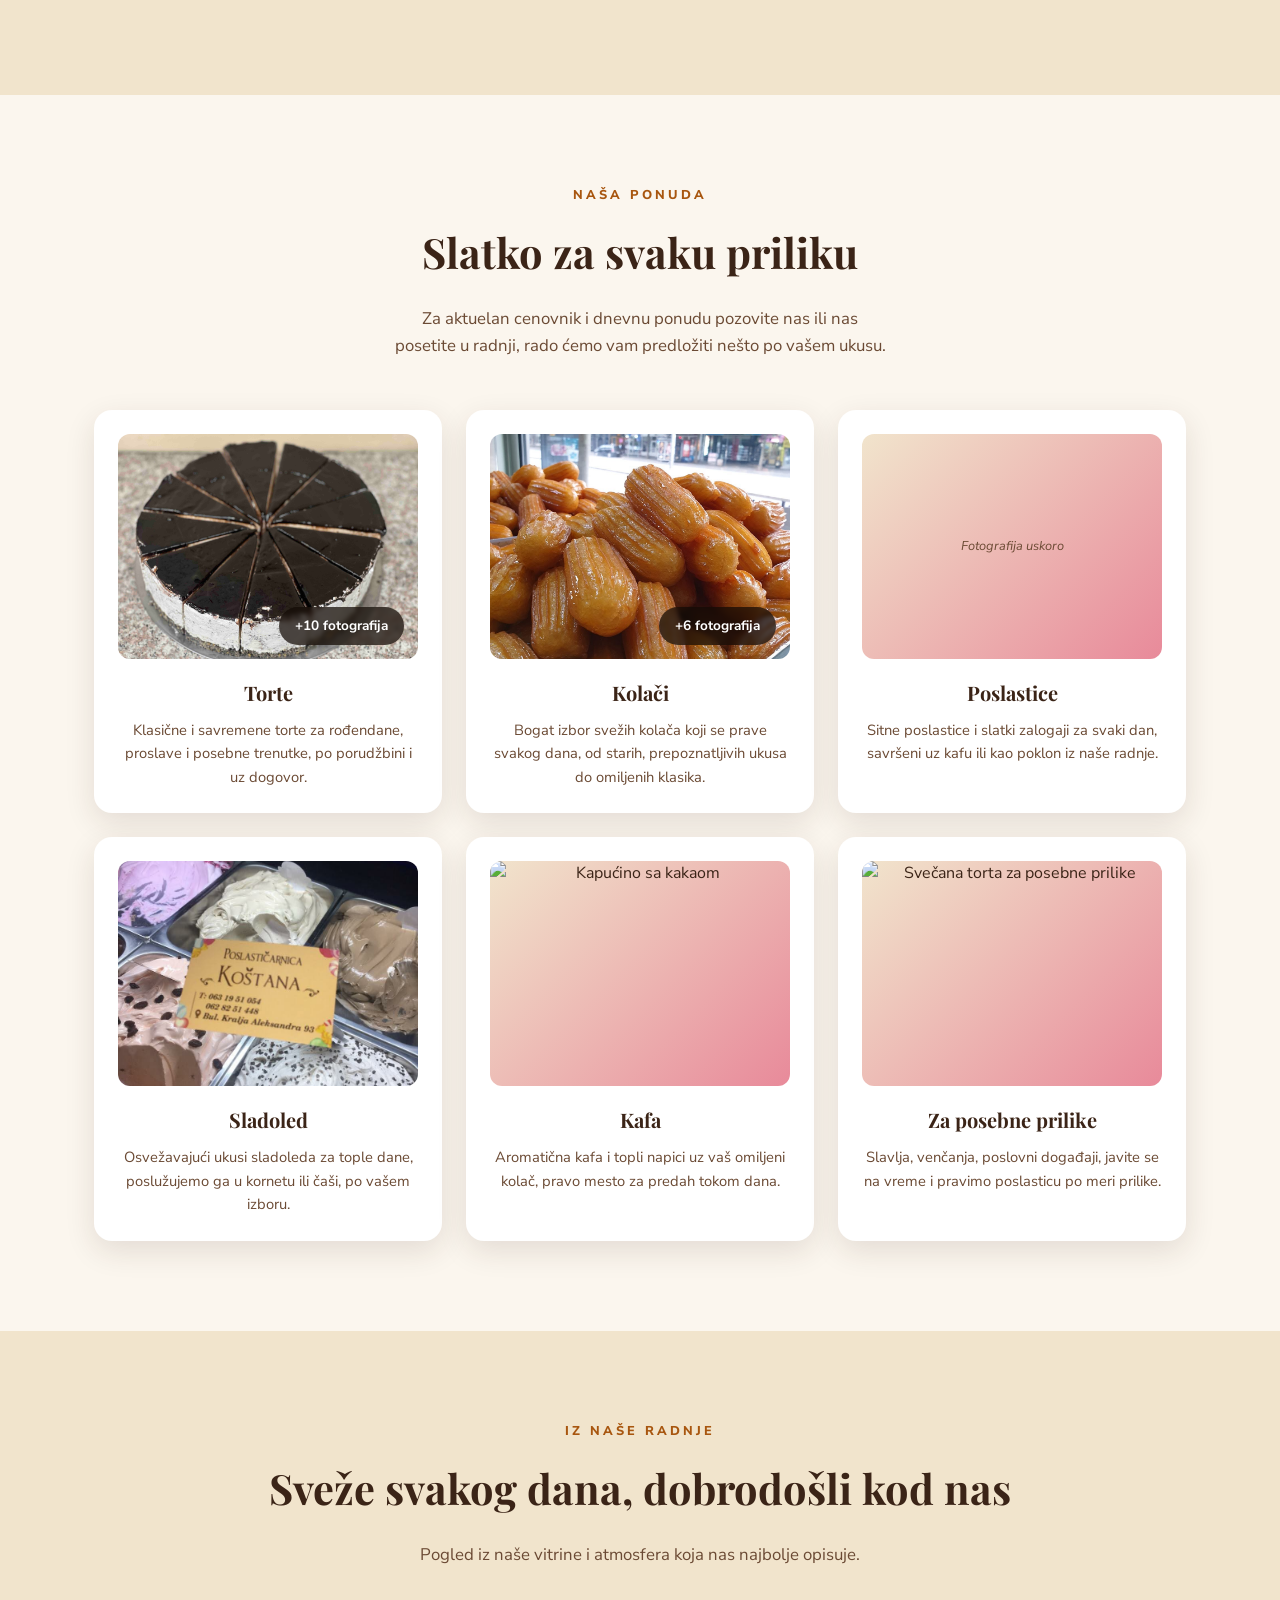
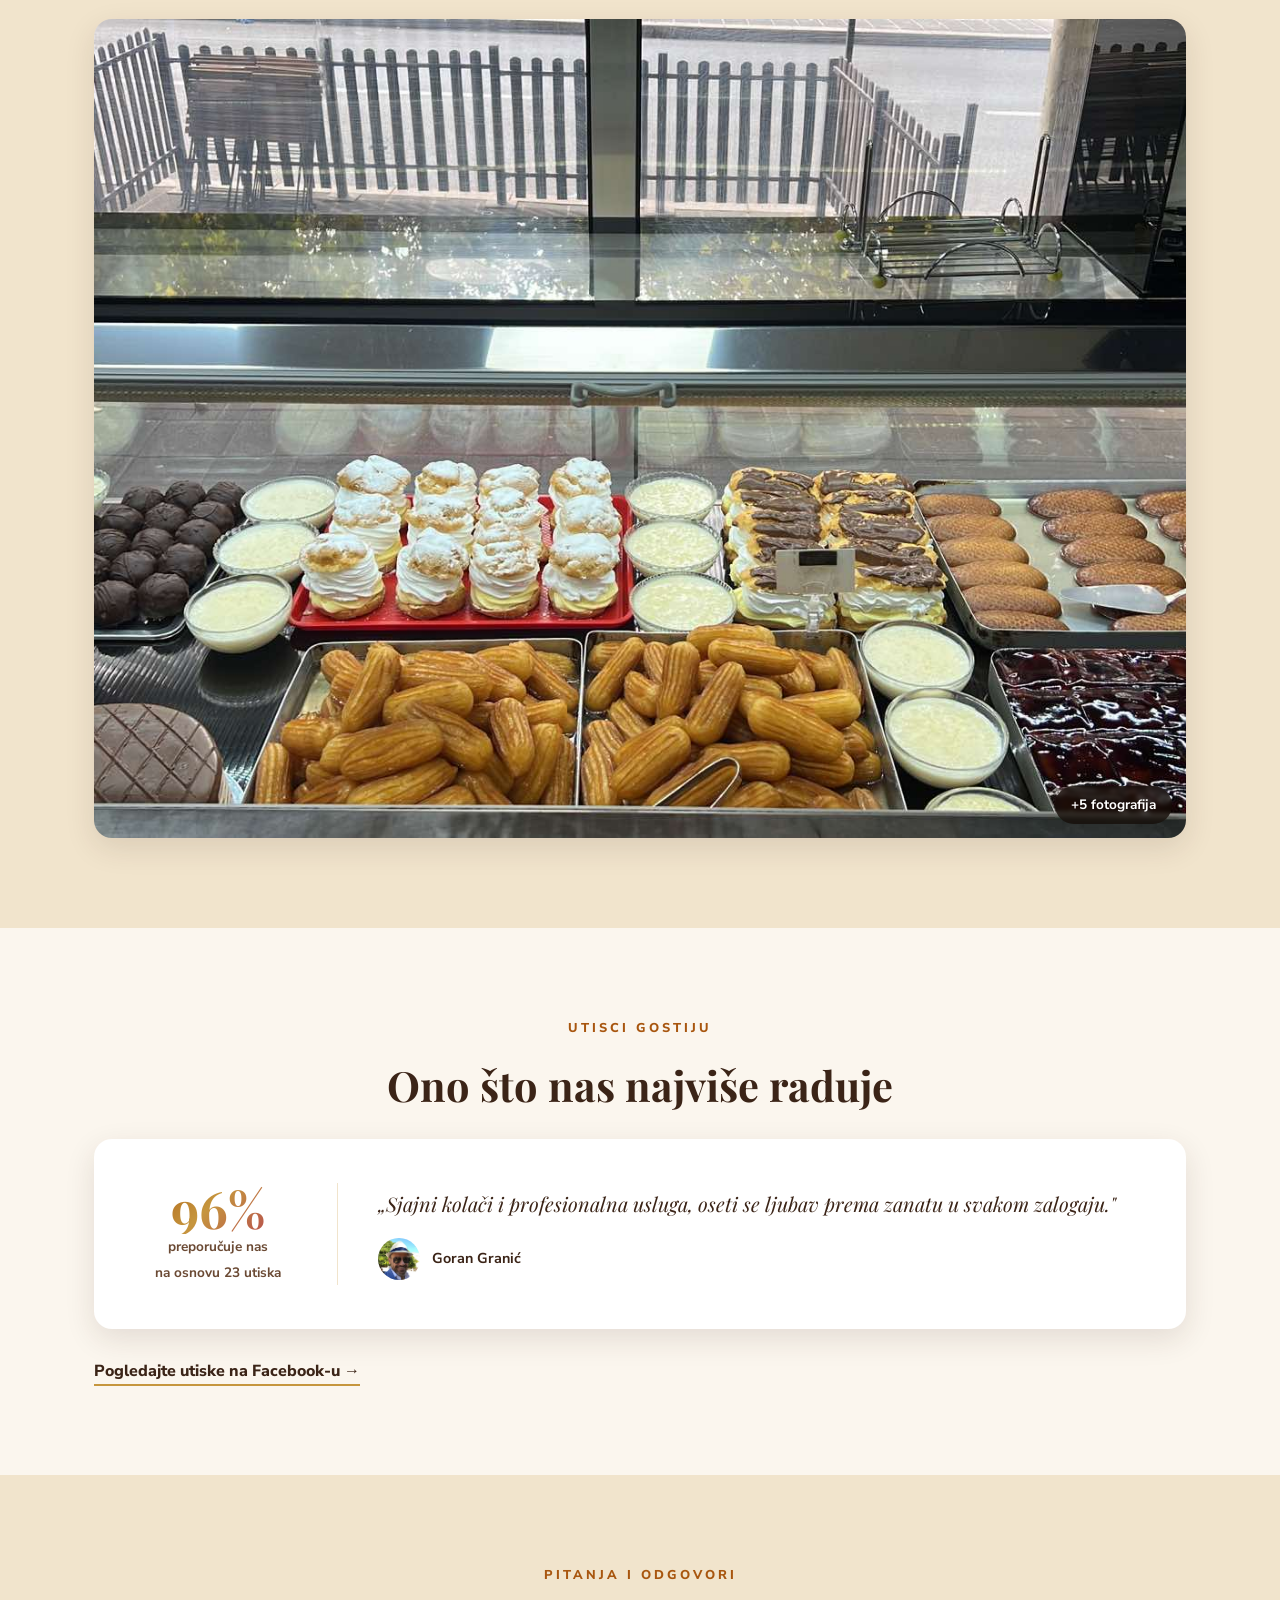
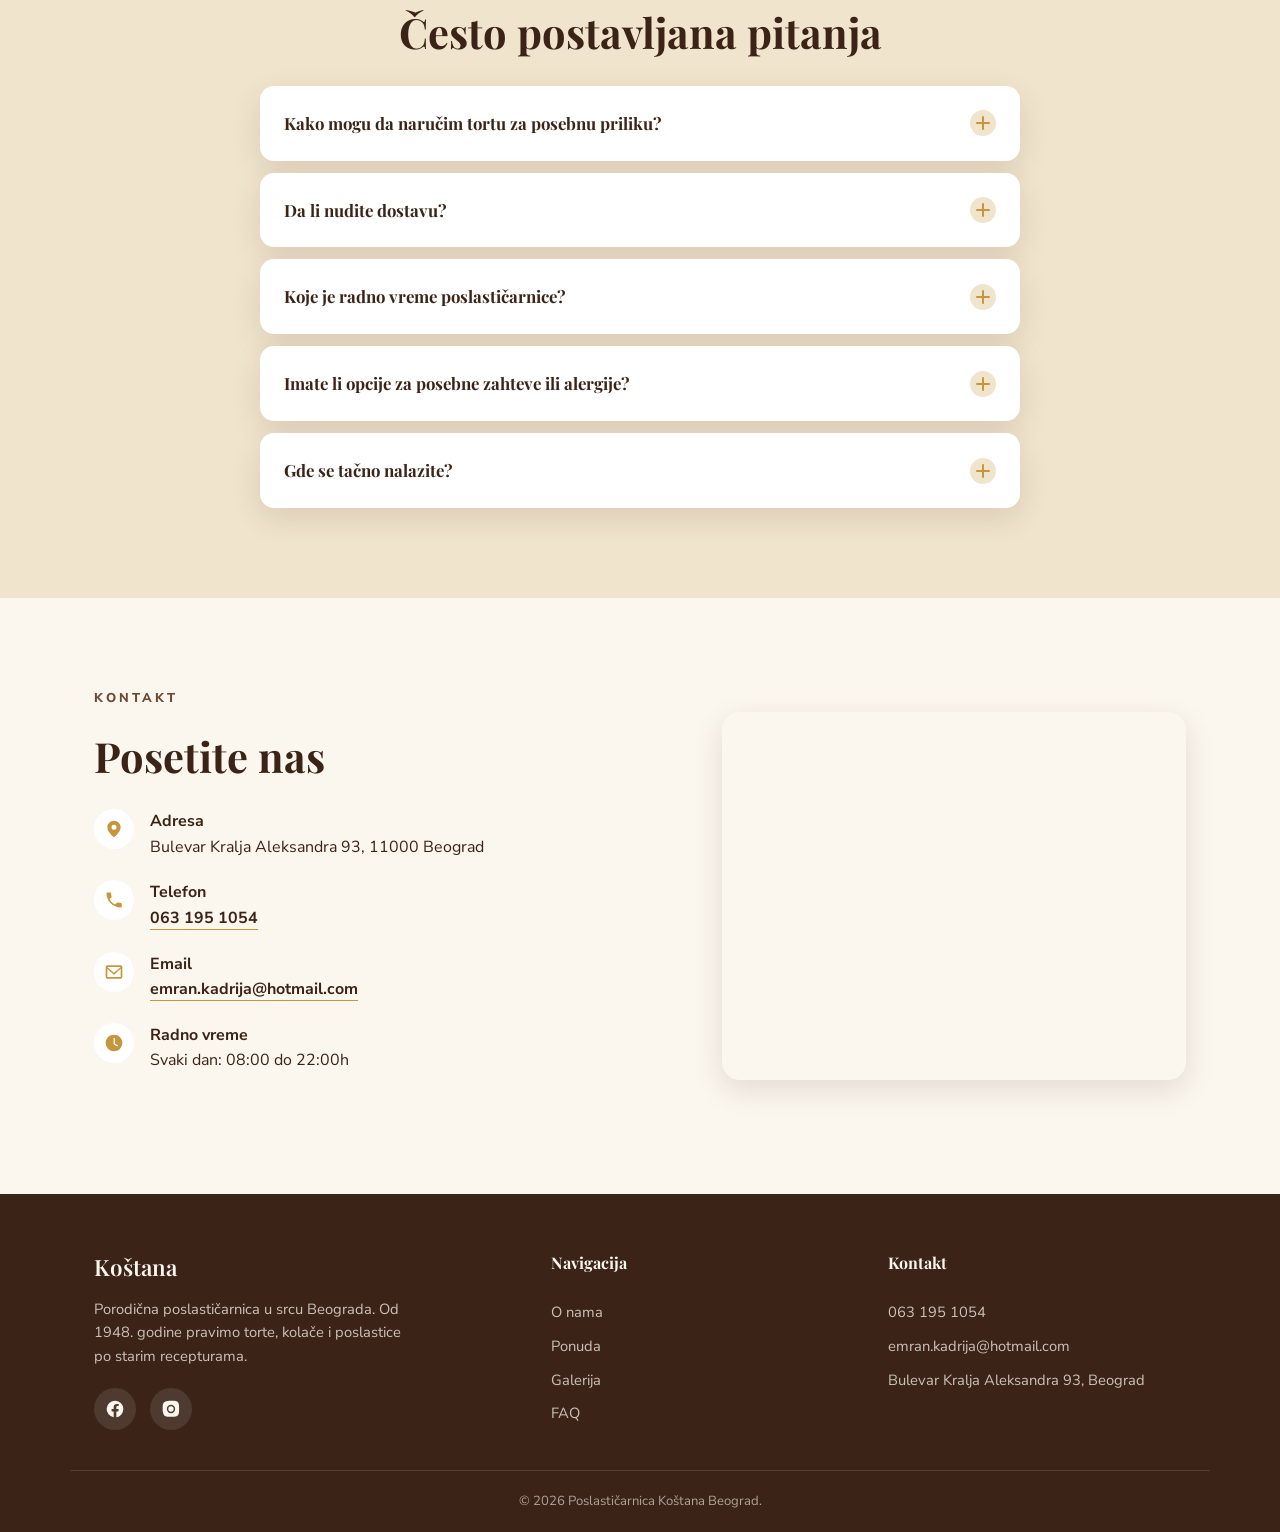
==== commit b58d028a: "Add svečana torta photo to Za posebne prilike card Co-Authored-By: Claude Sonnet 5 <noreply@anthropi" ====
--- a/index.html
+++ b/index.html
@@ -9,7 +9,7 @@
 <link rel="preconnect" href="https://fonts.googleapis.com">
 <link rel="preconnect" href="https://fonts.gstatic.com" crossorigin>
 <link href="https://fonts.googleapis.com/css2?family=Playfair+Display:wght@500;600;700&family=Nunito+Sans:wght@400;600;700;800&display=swap" rel="stylesheet">
-<link rel="stylesheet" href="css/style.css?v=13">
+<link rel="stylesheet" href="css/style.css?v=14">
 </head>
 <body>
 
@@ -182,7 +182,12 @@
           <p>Aromatična kafa i topli napici uz vaš omiljeni kolač, pravo mesto za predah tokom dana.</p>
         </article>
         <article class="card reveal">
-          <div class="card-photo placeholder" aria-hidden="true">Fotografija uskoro</div>
+          <div class="card-photo">
+            <picture>
+              <source media="(max-width: 768px)" srcset="https://res.cloudinary.com/kvmyacfo/image/upload/w_400,q_auto,f_auto/Sve%C4%8Dana_Torta_mk5wkk">
+              <img src="https://res.cloudinary.com/kvmyacfo/image/upload/w_800,q_auto,f_auto/Sve%C4%8Dana_Torta_mk5wkk" alt="Svečana torta za posebne prilike" loading="lazy">
+            </picture>
+          </div>
           <h3>Za posebne prilike</h3>
           <p>Slavlja, venčanja, poslovni događaji, javite se na vreme i pravimo poslasticu po meri prilike.</p>
         </article>
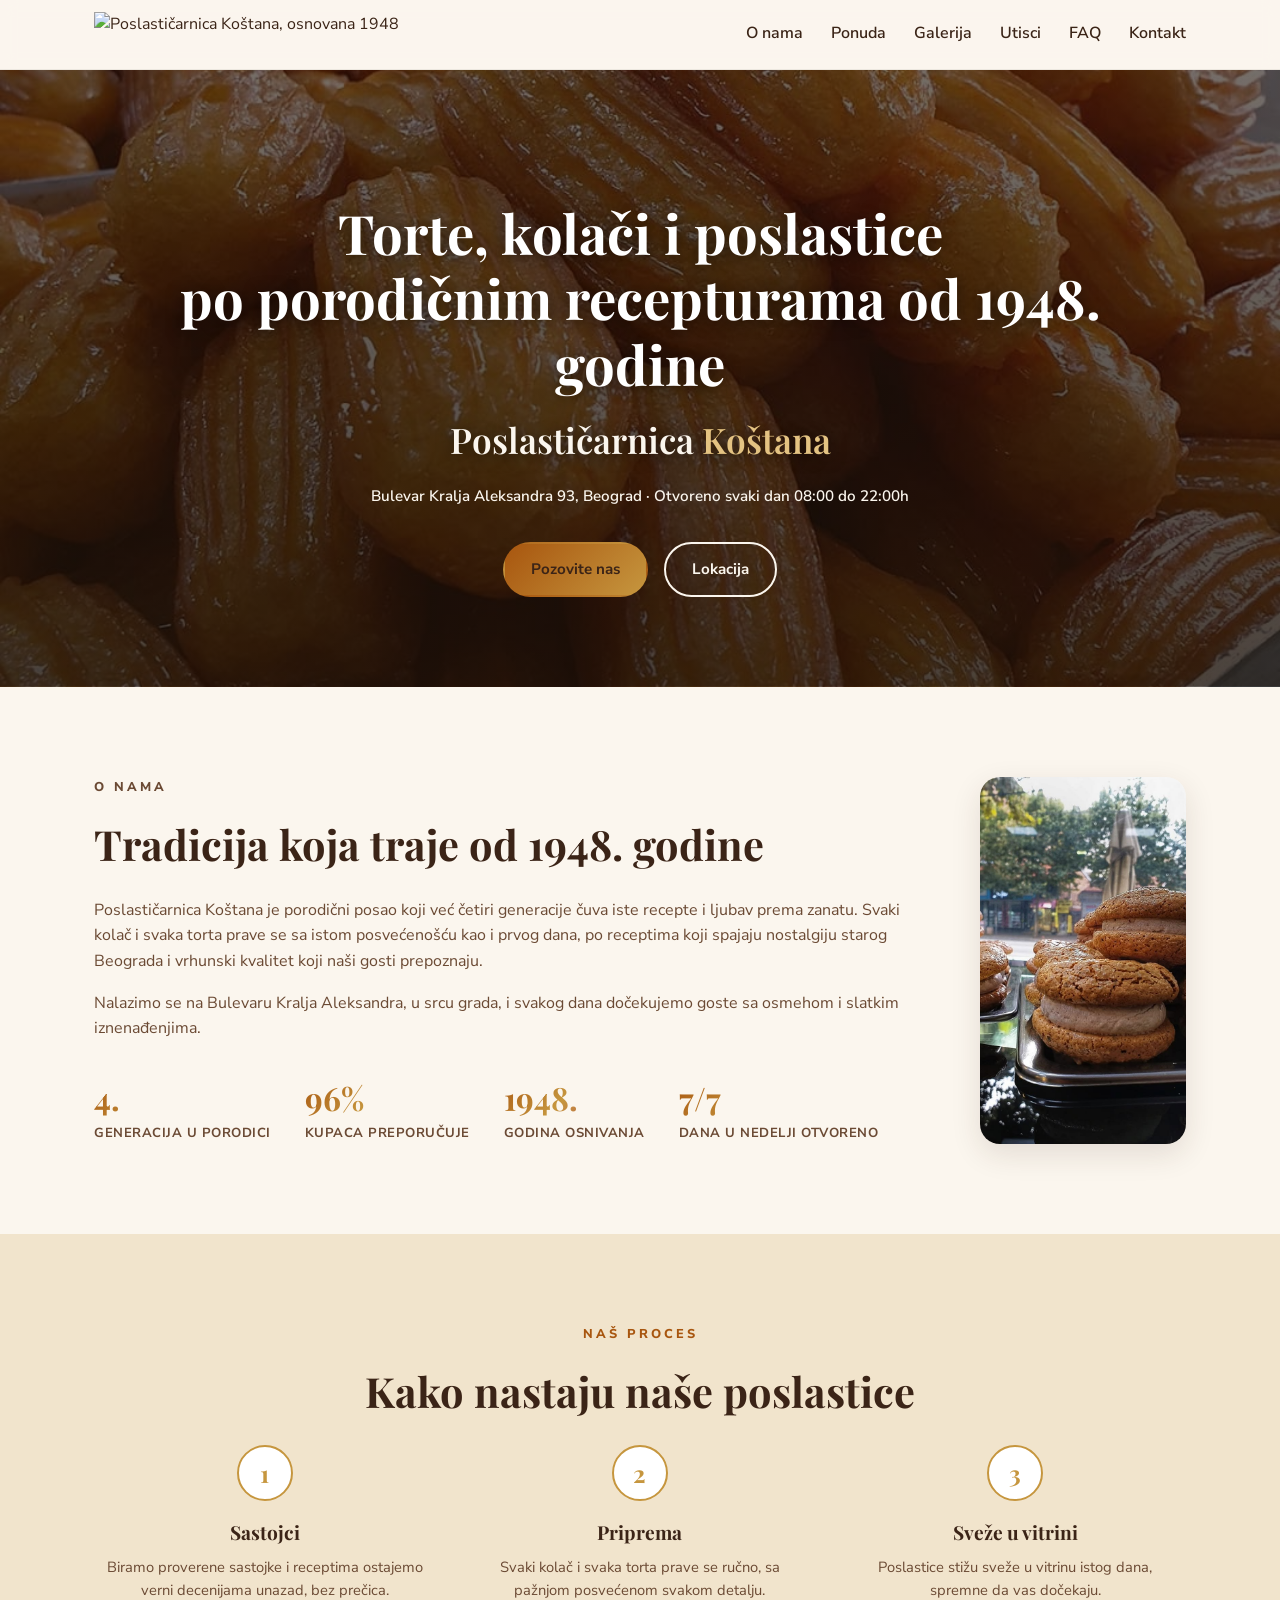
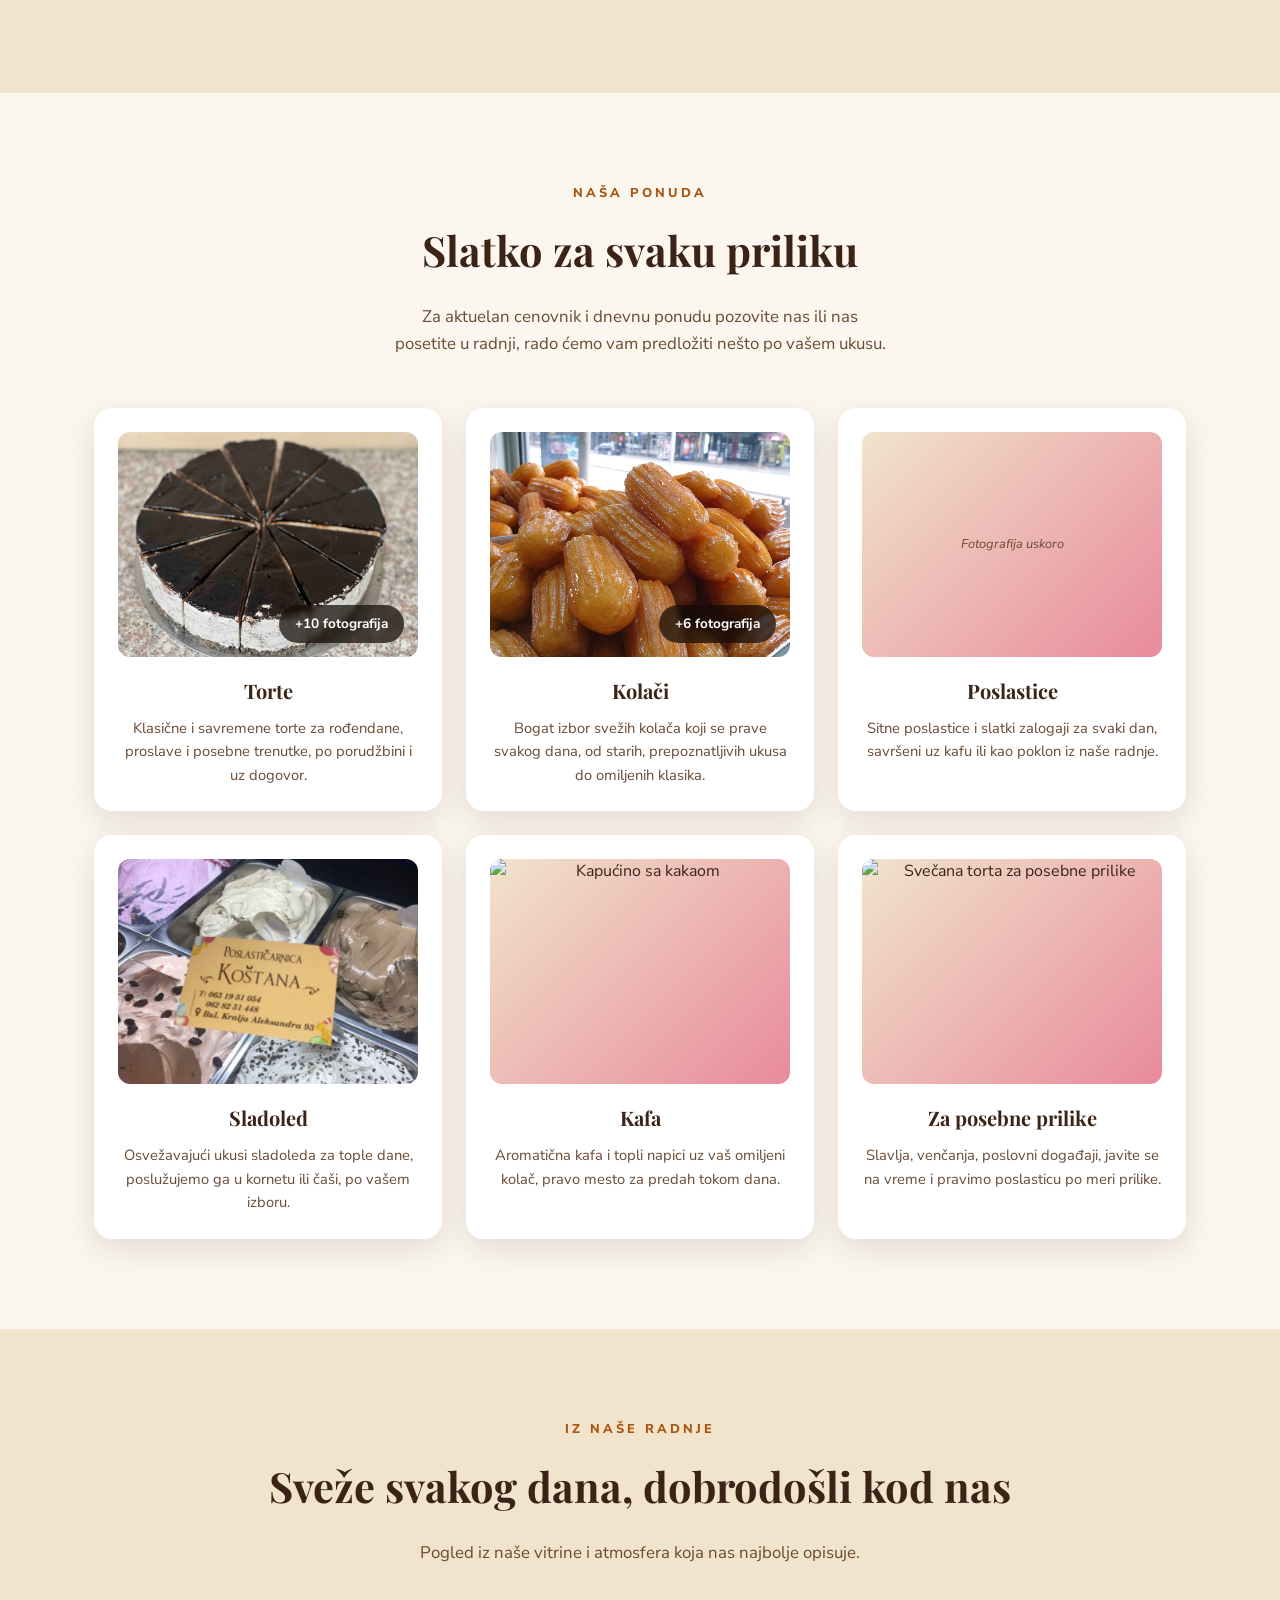
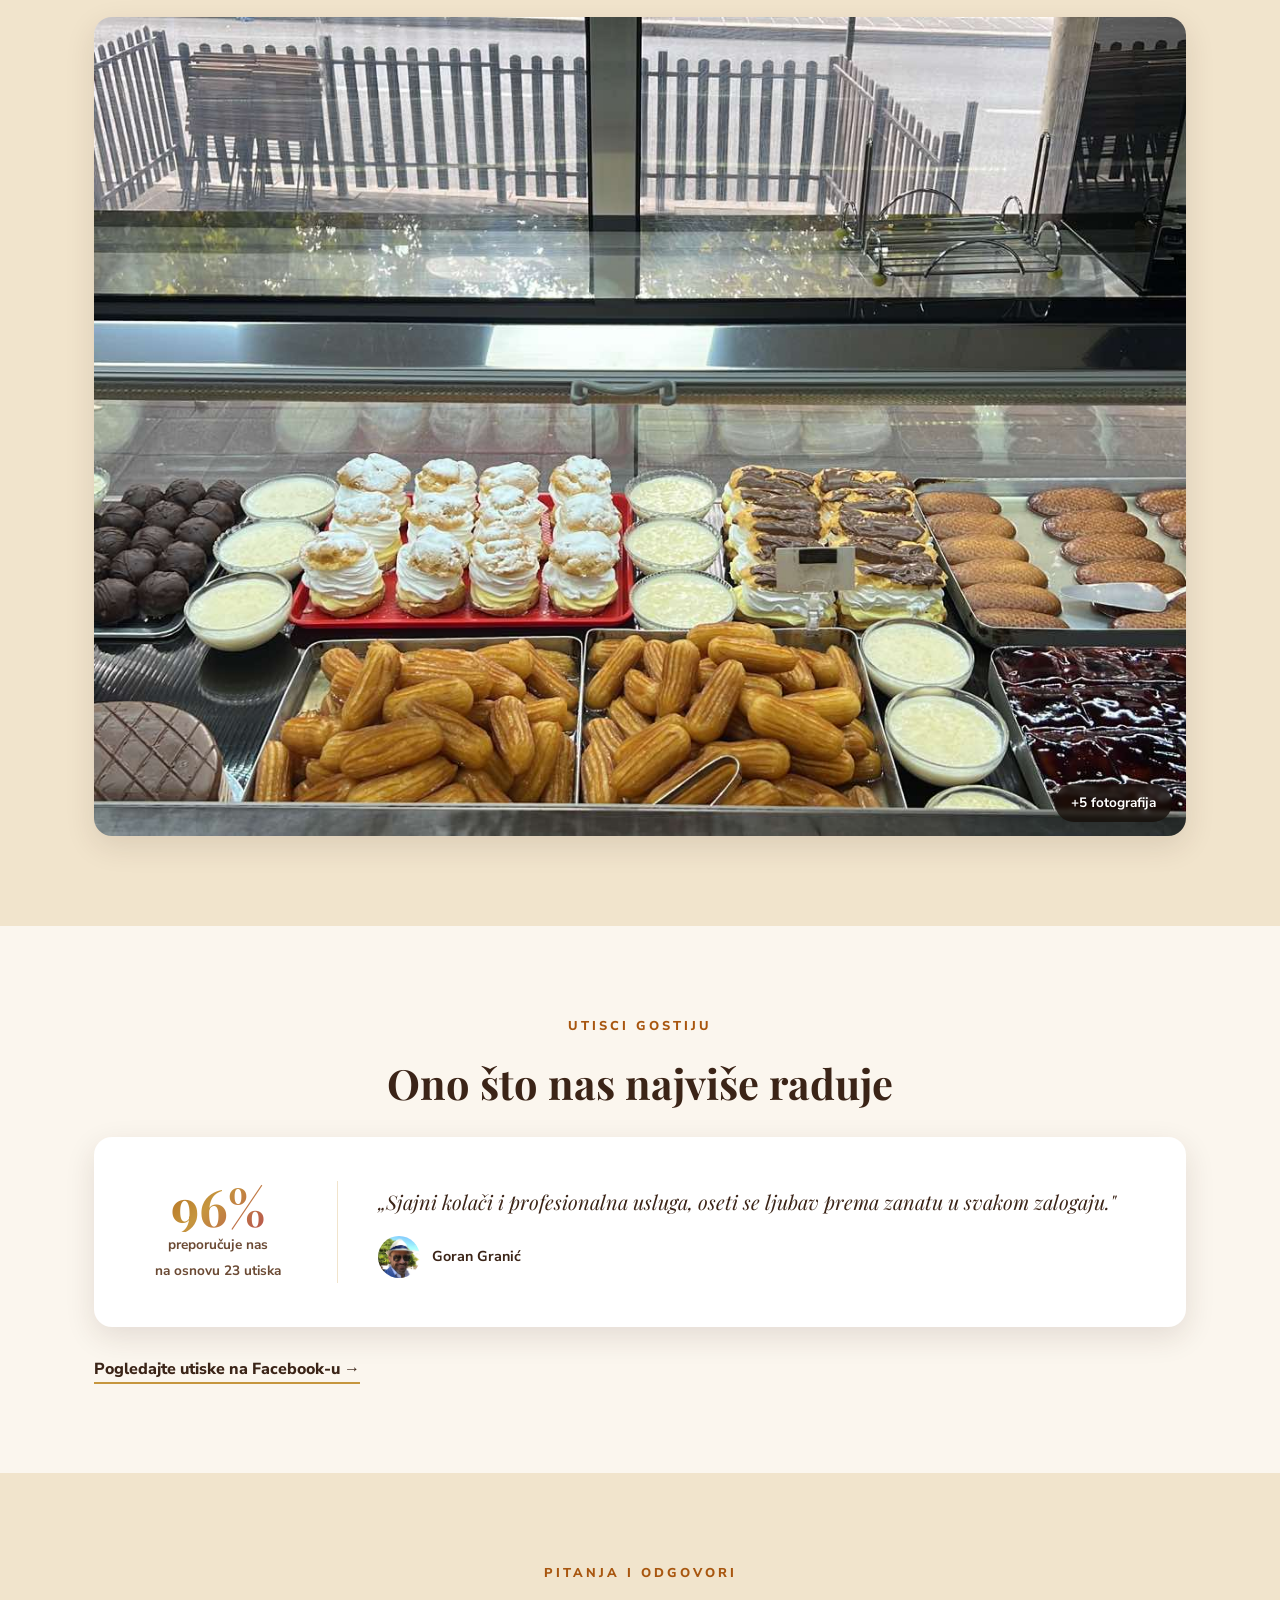
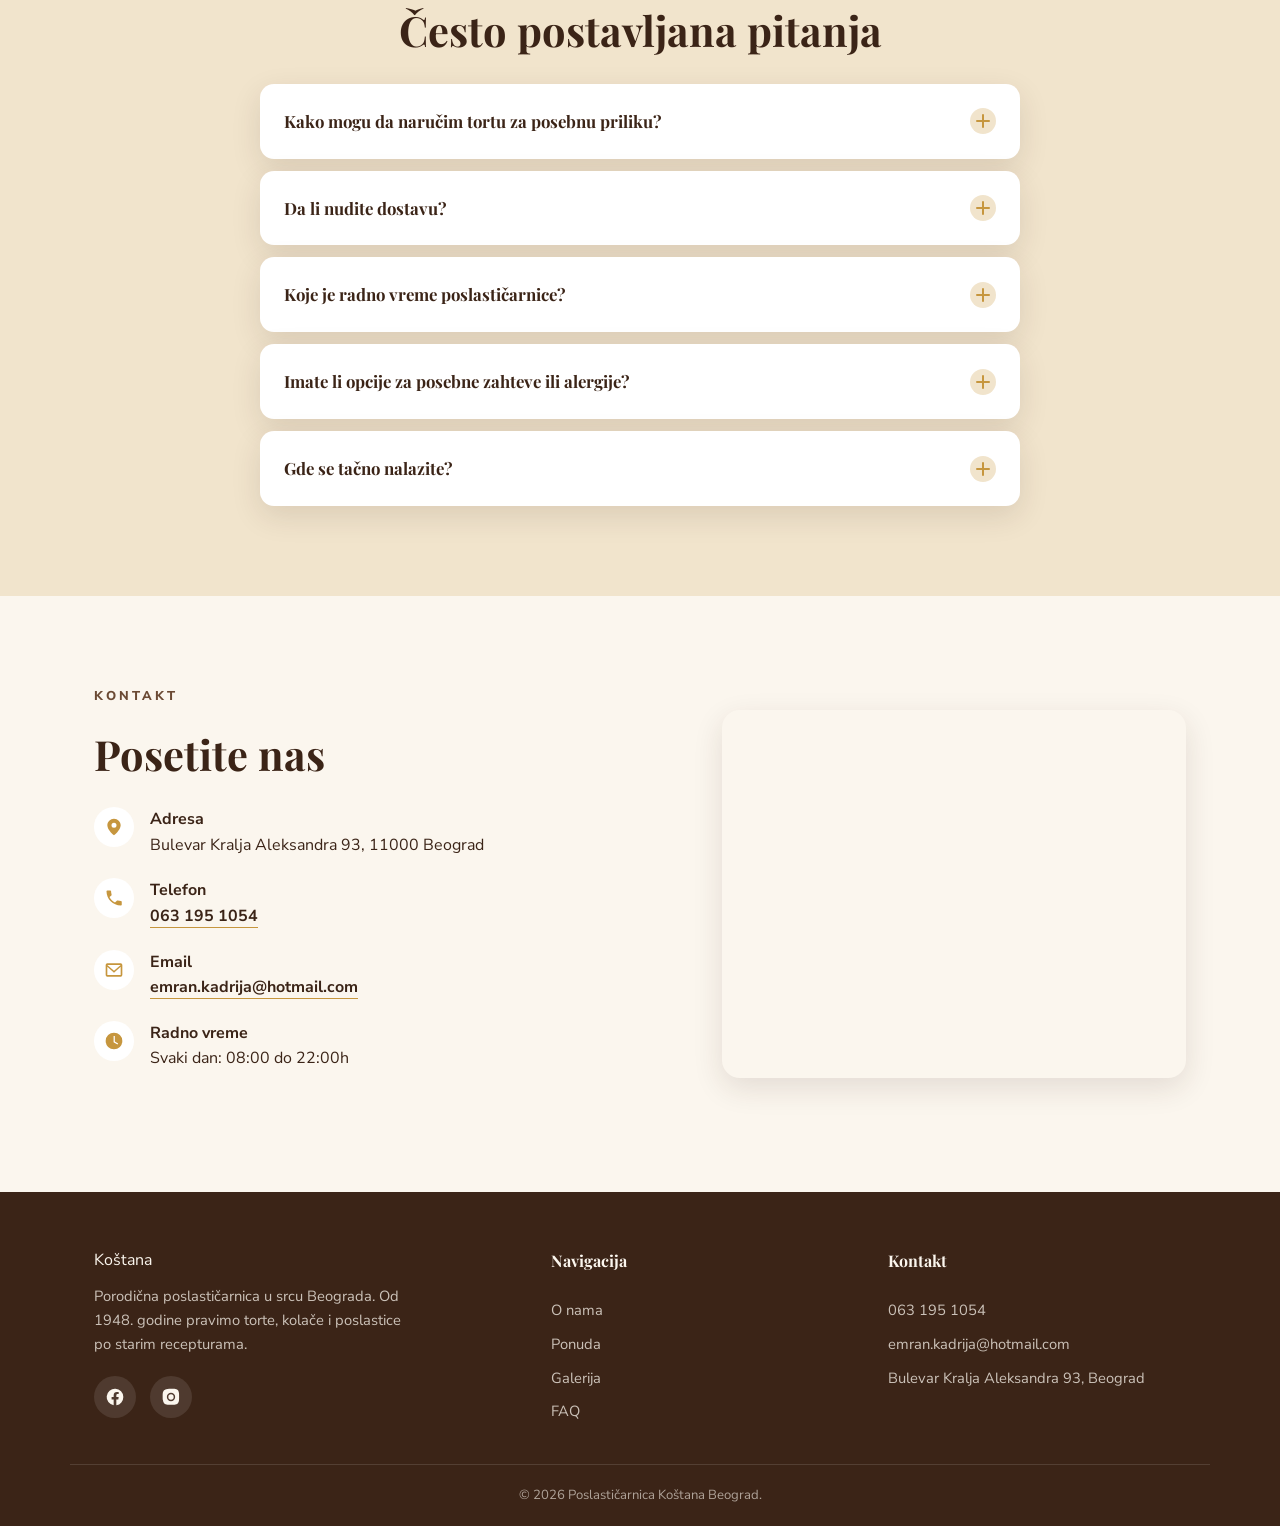
==== commit 43ae8a9a: "Replace SVG header badge with real logo image Co-Authored-By: Claude Sonnet 5 <noreply@anthropic.com" ====
--- a/index.html
+++ b/index.html
@@ -9,7 +9,7 @@
 <link rel="preconnect" href="https://fonts.googleapis.com">
 <link rel="preconnect" href="https://fonts.gstatic.com" crossorigin>
 <link href="https://fonts.googleapis.com/css2?family=Playfair+Display:wght@500;600;700&family=Nunito+Sans:wght@400;600;700;800&display=swap" rel="stylesheet">
-<link rel="stylesheet" href="css/style.css?v=14">
+<link rel="stylesheet" href="css/style.css?v=15">
 </head>
 <body>
 
@@ -18,24 +18,7 @@
 <header class="site-header" id="header">
   <div class="container header-inner">
     <a href="#pocetna" class="brand">
-      <span class="brand-badge" aria-hidden="true">
-        <svg viewBox="0 0 120 120" class="badge-svg">
-          <defs>
-            <path id="circleTop" d="M 10,60 A 50,50 0 0 1 110,60" />
-            <path id="circleBottom" d="M 15,78 A 45,45 0 0 0 105,78" />
-          </defs>
-          <circle cx="60" cy="60" r="57" class="badge-ring-outer"/>
-          <circle cx="60" cy="60" r="49" class="badge-ring-inner"/>
-          <text class="badge-text">
-            <textPath href="#circleTop" startOffset="50%" text-anchor="middle">POSLASTIČARNICA</textPath>
-          </text>
-          <text class="badge-text">
-            <textPath href="#circleBottom" startOffset="50%" text-anchor="middle">BEOGRAD · 1948</textPath>
-          </text>
-          <text x="60" y="68" text-anchor="middle" class="badge-center">K</text>
-        </svg>
-      </span>
-      <span class="brand-name">Koštana</span>
+      <img src="https://res.cloudinary.com/kvmyacfo/image/upload/h_88,q_auto,f_auto/Logo_yvwqck" alt="Poslastičarnica Koštana, osnovana 1948" class="brand-logo">
     </a>
 
     <nav class="main-nav" id="main-nav" aria-label="Glavna navigacija">
--- a/css/style.css
+++ b/css/style.css
@@ -79,27 +79,10 @@
   margin-right: auto;
 }
 
-.brand-badge { width: 46px; height: 46px; }
-.badge-svg { width: 100%; height: 100%; }
-.badge-ring-outer { fill: var(--brown); }
-.badge-ring-inner { fill: none; stroke: var(--gold); stroke-width: 1.5; }
-.badge-text {
-  font-family: var(--font-head);
-  font-size: 9px;
-  letter-spacing: 1.5px;
-  fill: var(--gold-light);
-}
-.badge-center {
-  font-family: var(--font-head);
-  font-size: 30px;
-  fill: var(--gold);
-}
-
-.brand-name {
-  font-family: var(--font-head);
-  font-size: 1.4rem;
-  font-weight: 600;
-  color: var(--brown);
+.brand-logo {
+  height: 44px;
+  width: auto;
+  display: block;
 }
 
 .main-nav {
@@ -854,8 +837,7 @@
 @media (max-width: 700px) {
   .main-nav { gap: 8px; }
   .main-nav a { font-size: 0.72rem; }
-  .brand-name { font-size: 1.1rem; }
-  .brand-badge { width: 36px; height: 36px; }
+  .brand-logo { height: 34px; }
   .header-inner { gap: 10px; padding: 10px 16px; }
 }
 
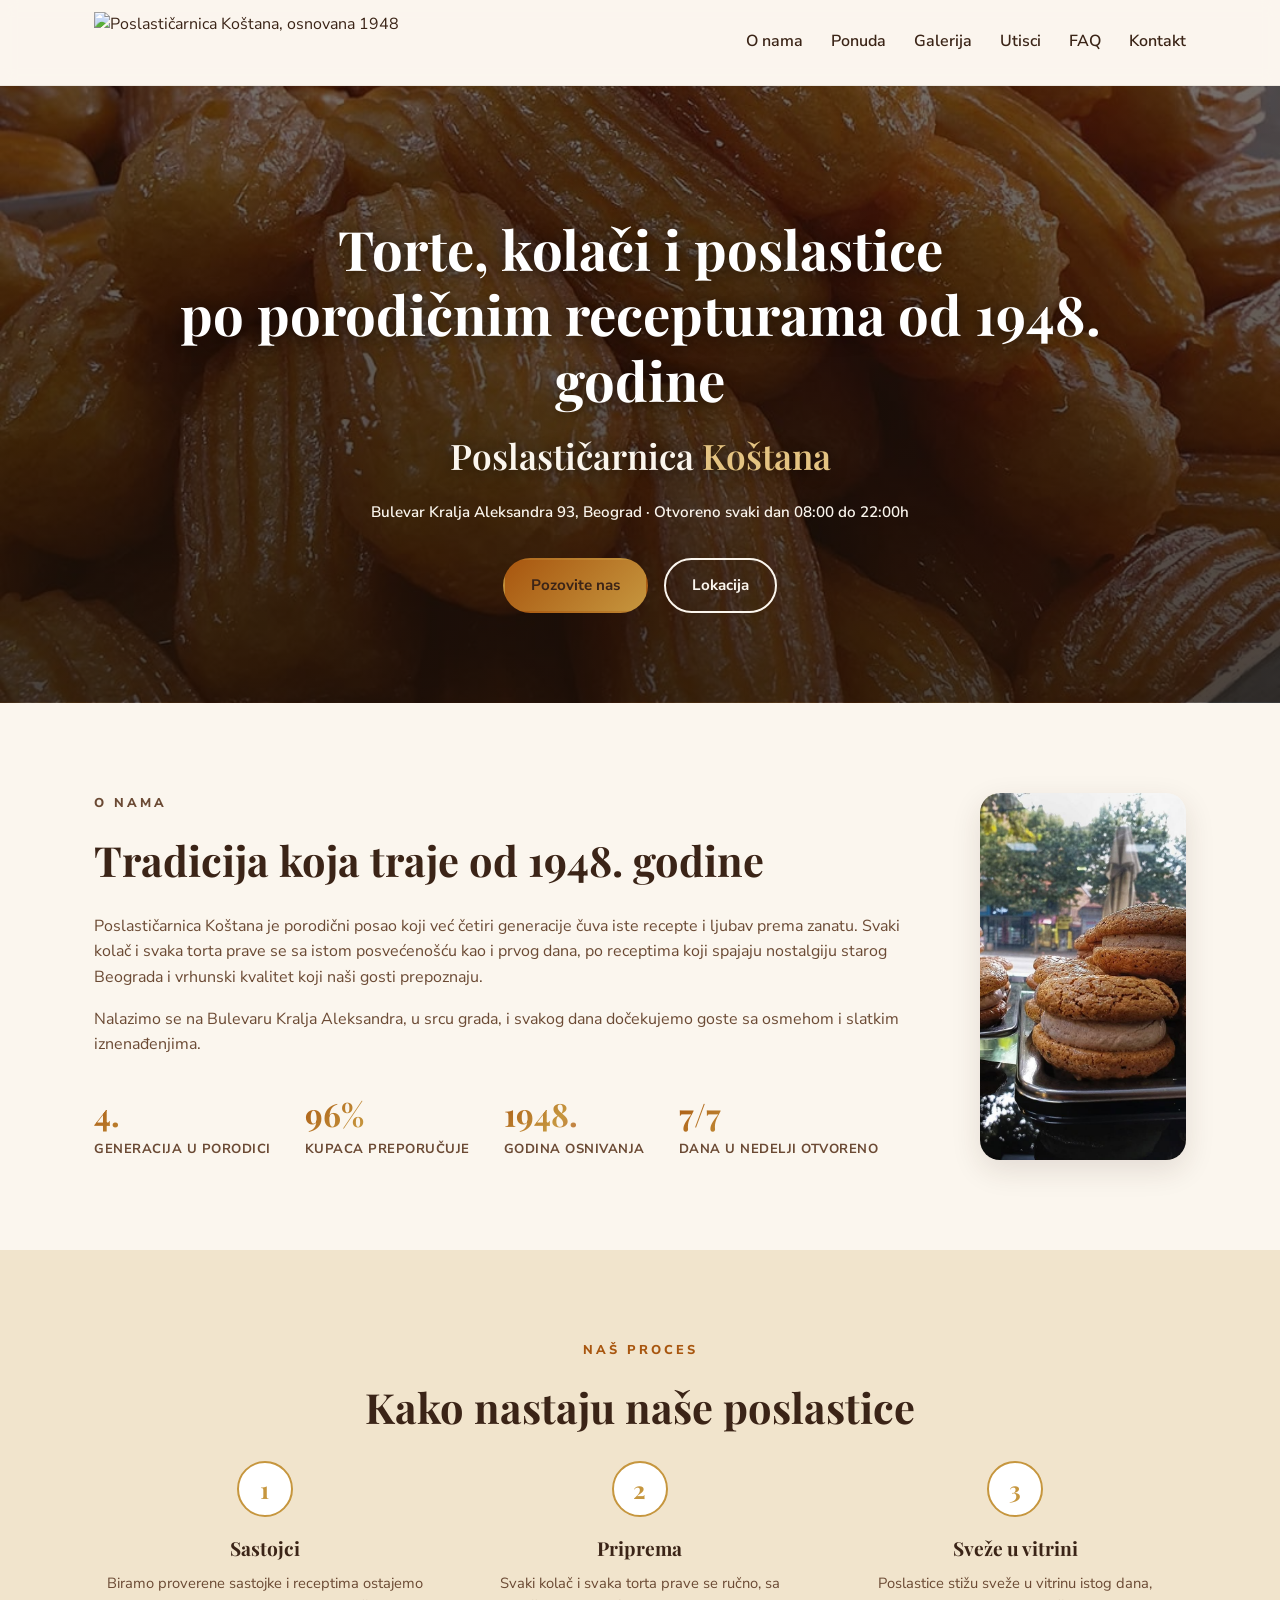
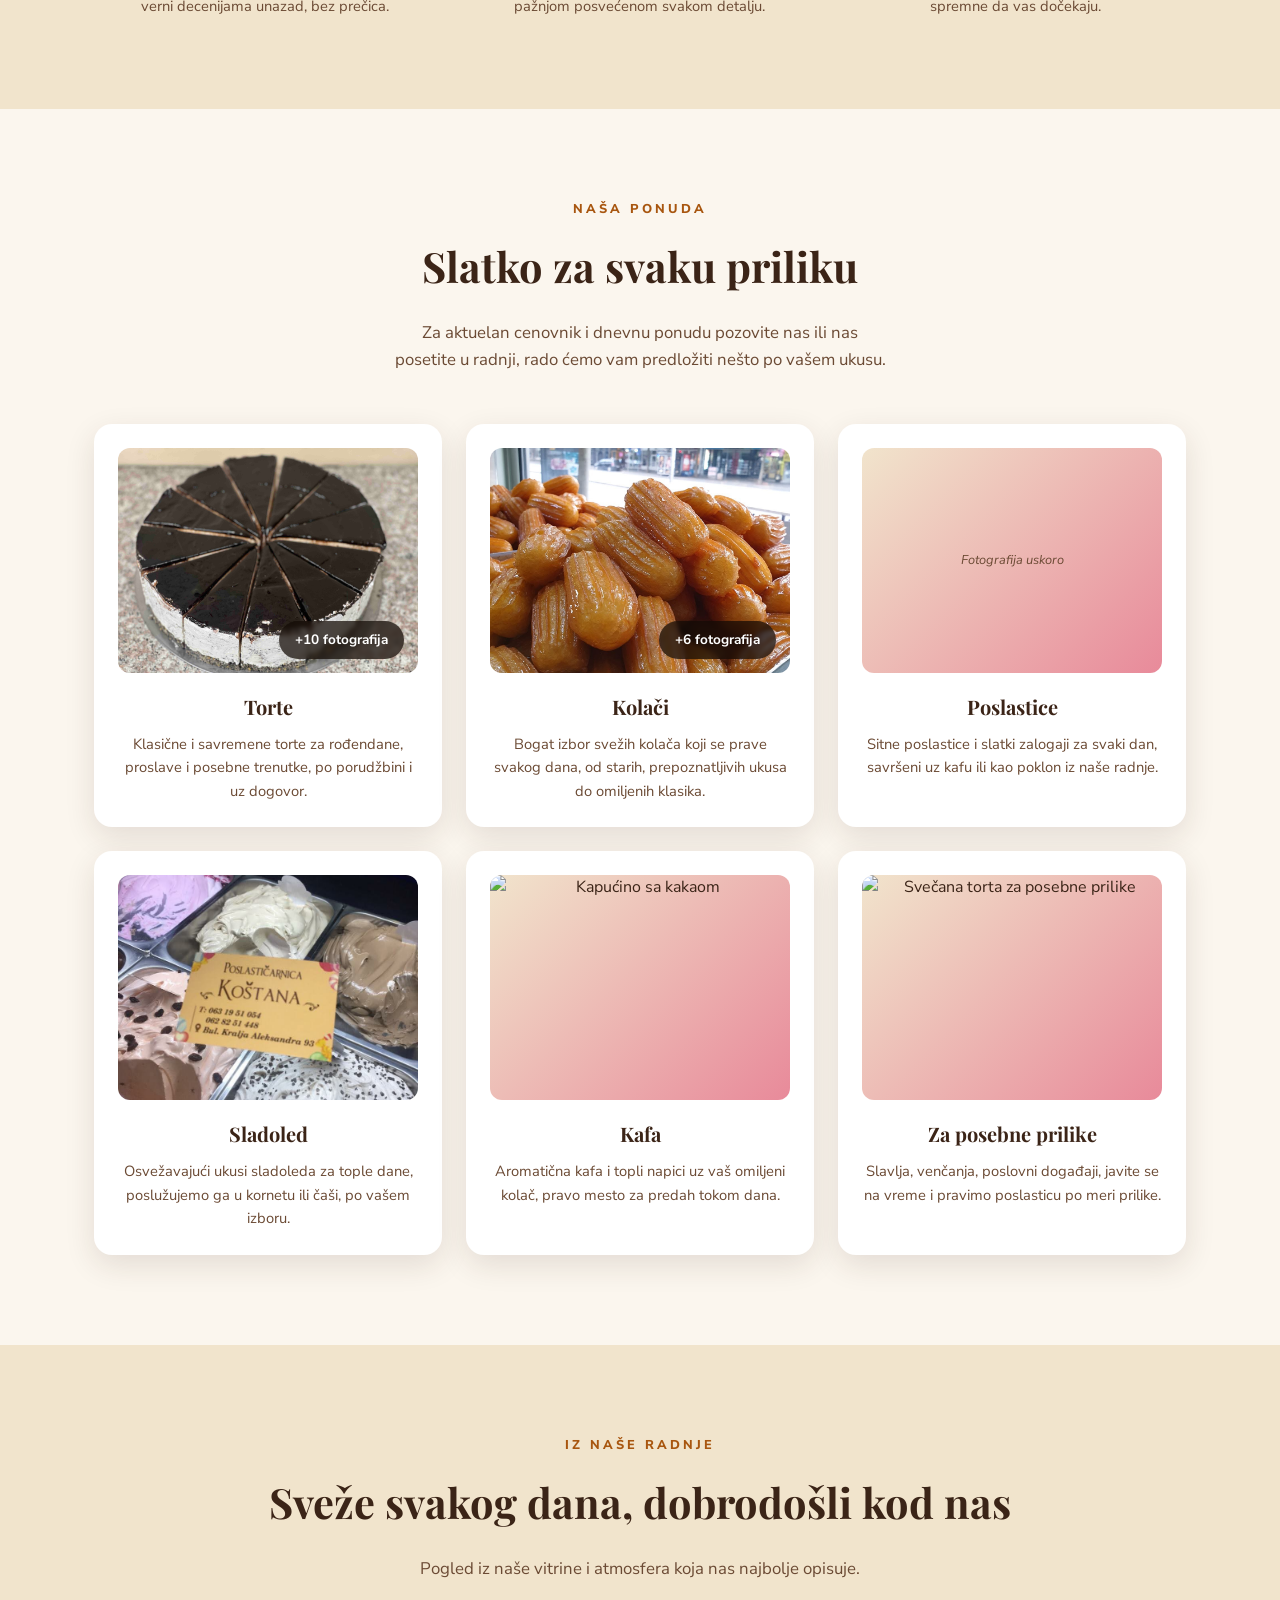
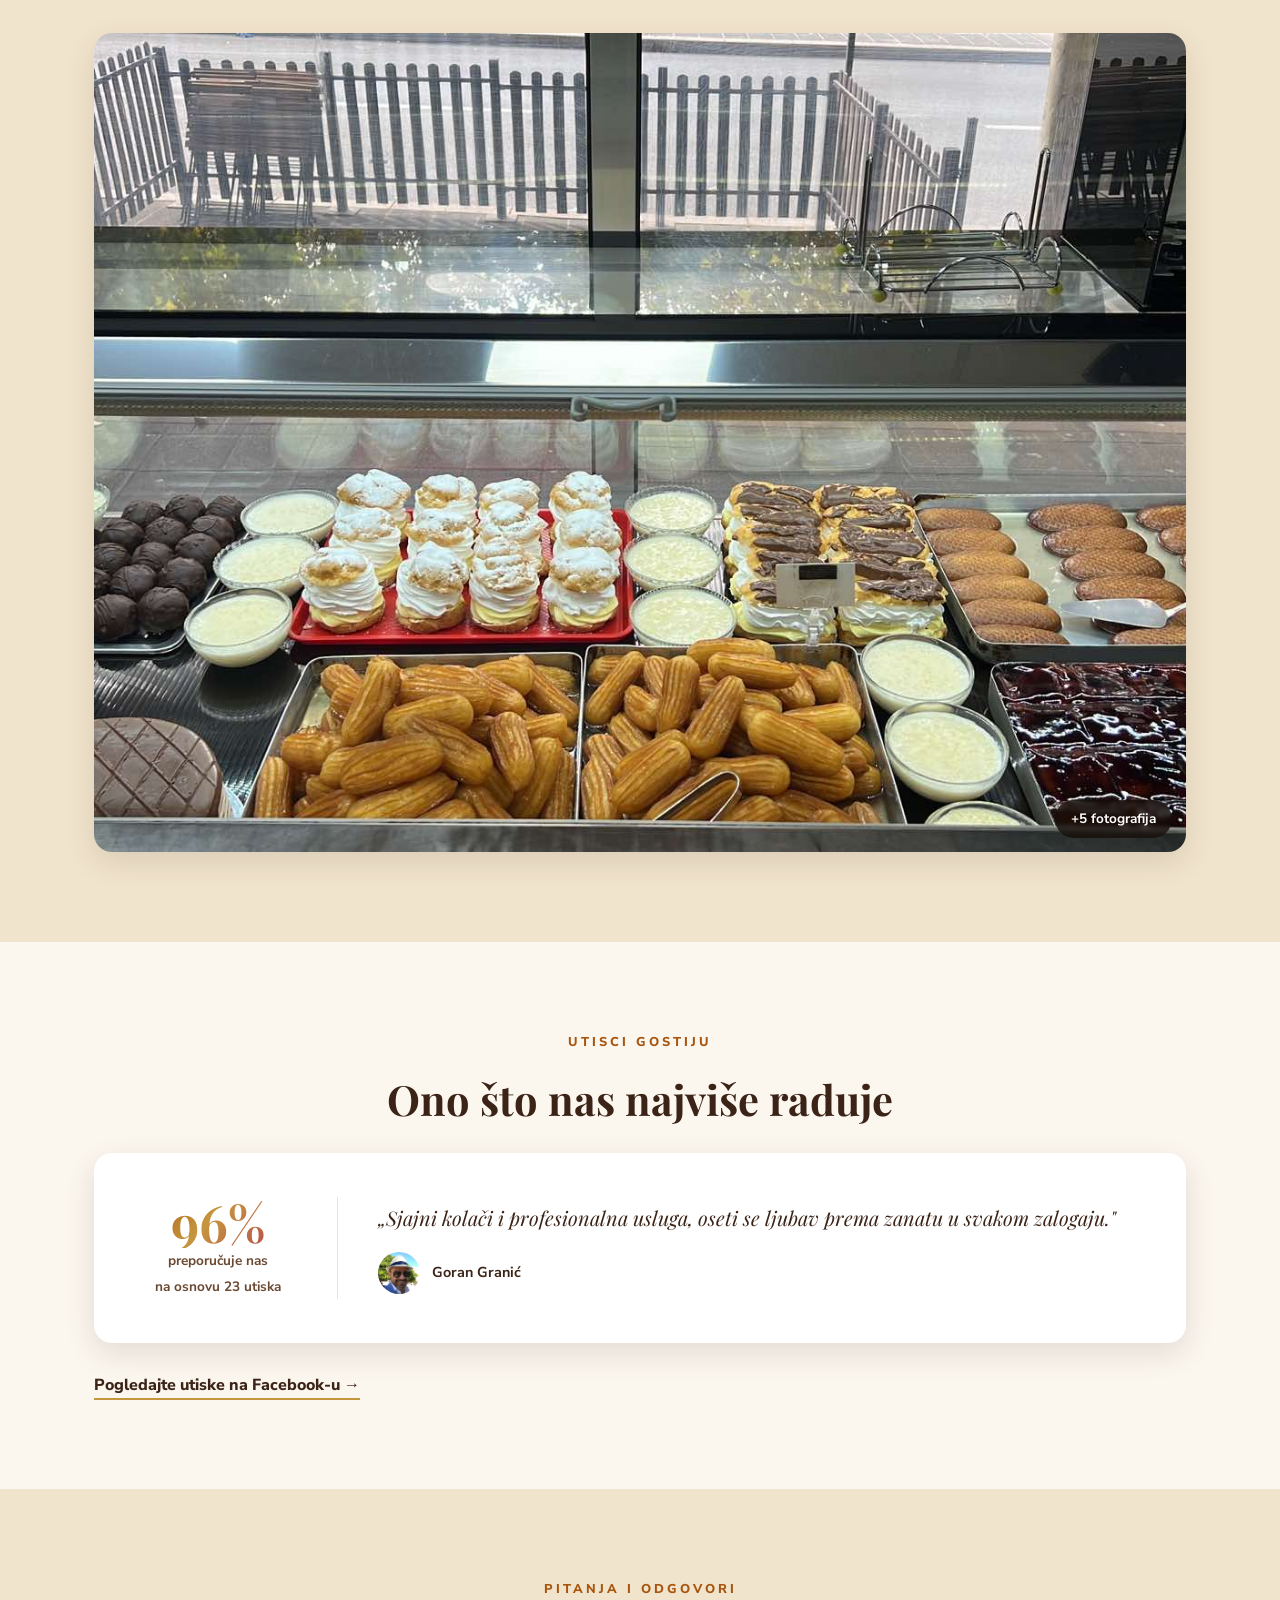
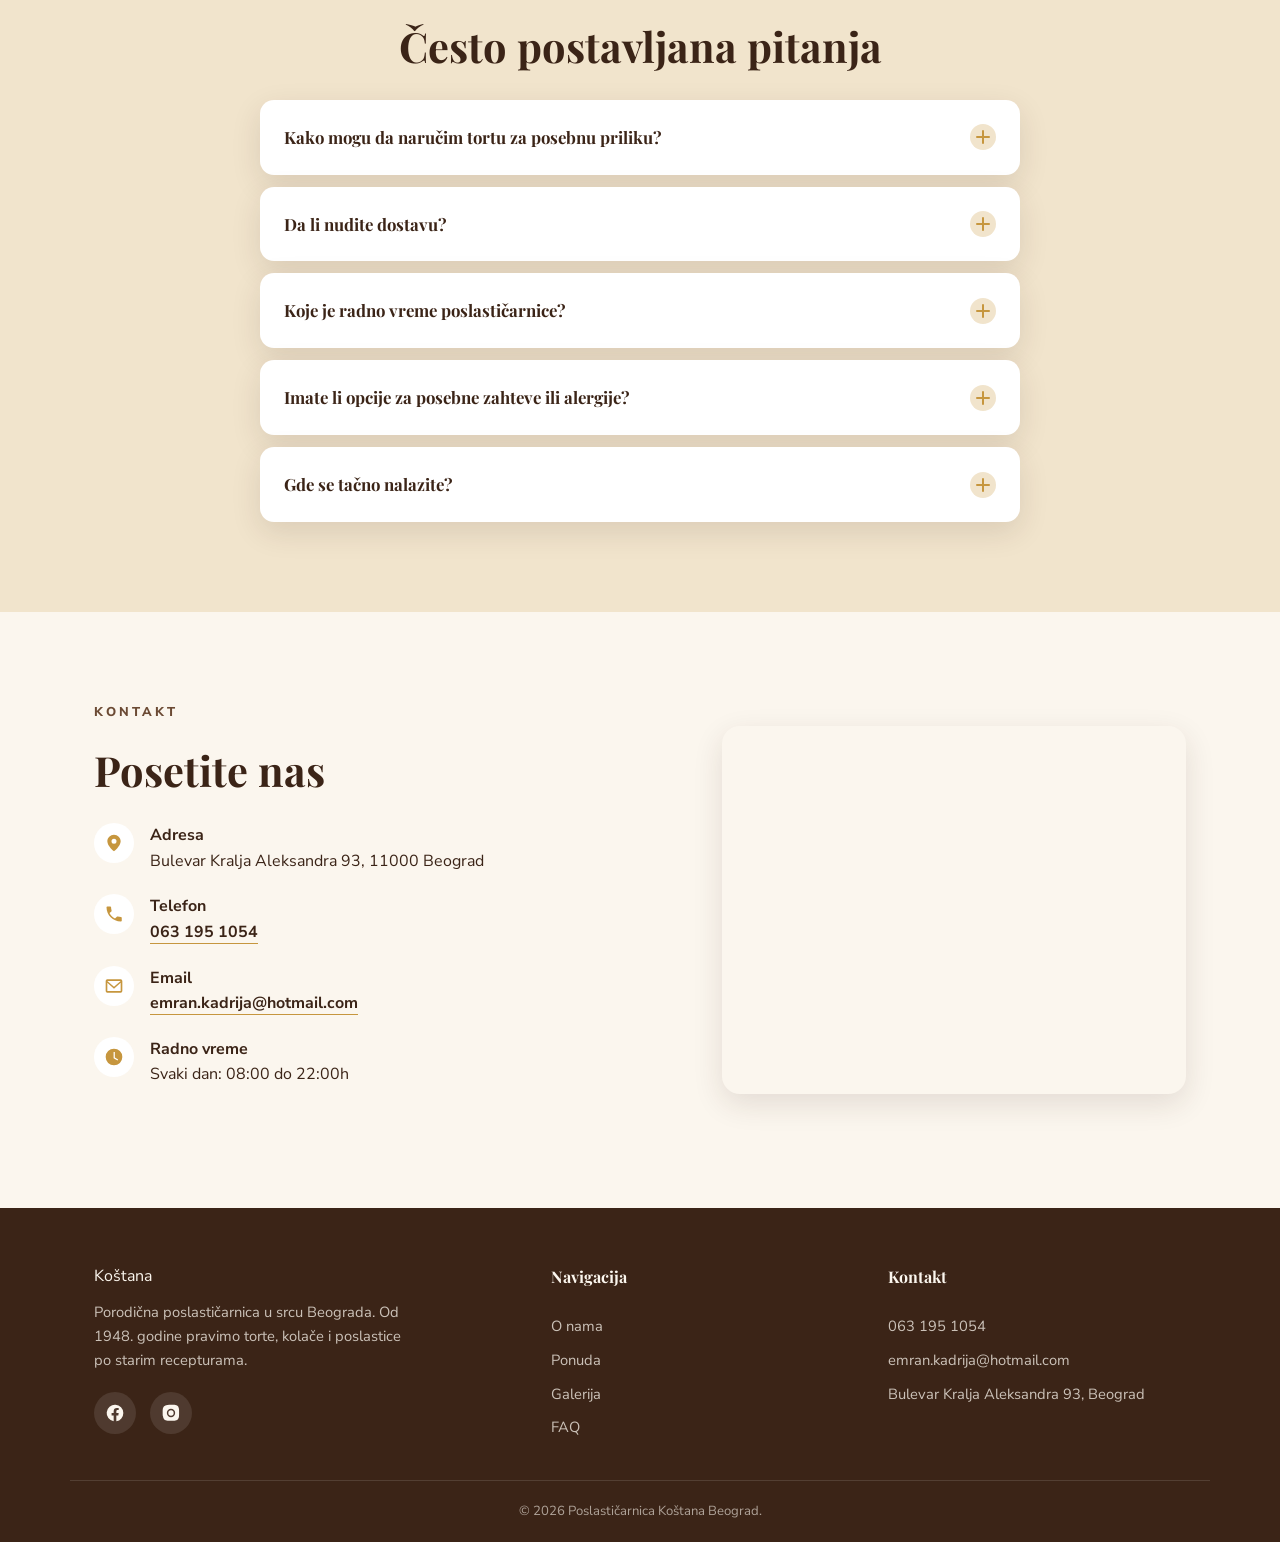
==== commit 4847301b: "Enlarge header logo for better visibility Co-Authored-By: Claude Sonnet 5 <noreply@anthropic.com>" ====
--- a/index.html
+++ b/index.html
@@ -9,7 +9,7 @@
 <link rel="preconnect" href="https://fonts.googleapis.com">
 <link rel="preconnect" href="https://fonts.gstatic.com" crossorigin>
 <link href="https://fonts.googleapis.com/css2?family=Playfair+Display:wght@500;600;700&family=Nunito+Sans:wght@400;600;700;800&display=swap" rel="stylesheet">
-<link rel="stylesheet" href="css/style.css?v=15">
+<link rel="stylesheet" href="css/style.css?v=16">
 </head>
 <body>
 
@@ -18,7 +18,7 @@
 <header class="site-header" id="header">
   <div class="container header-inner">
     <a href="#pocetna" class="brand">
-      <img src="https://res.cloudinary.com/kvmyacfo/image/upload/h_88,q_auto,f_auto/Logo_yvwqck" alt="Poslastičarnica Koštana, osnovana 1948" class="brand-logo">
+      <img src="https://res.cloudinary.com/kvmyacfo/image/upload/h_120,q_auto,f_auto/Logo_yvwqck" alt="Poslastičarnica Koštana, osnovana 1948" class="brand-logo">
     </a>
 
     <nav class="main-nav" id="main-nav" aria-label="Glavna navigacija">
@@ -157,8 +157,8 @@
         <article class="card reveal">
           <div class="card-photo">
             <picture>
-              <source media="(max-width: 768px)" srcset="https://res.cloudinary.com/kvmyacfo/image/upload/w_400,q_auto,f_auto/Capuccino_pufneg">
-              <img src="https://res.cloudinary.com/kvmyacfo/image/upload/w_800,q_auto,f_auto/Capuccino_pufneg" alt="Kapućino sa kakaom" loading="lazy">
+              <source media="(max-width: 768px)" srcset="https://res.cloudinary.com/kvmyacfo/image/upload/w_400,q_auto,f_auto/Kafica_ig7l2f">
+              <img src="https://res.cloudinary.com/kvmyacfo/image/upload/w_800,q_auto,f_auto/Kafica_ig7l2f" alt="Kapućino sa kakaom" loading="lazy">
             </picture>
           </div>
           <h3>Kafa</h3>
--- a/css/style.css
+++ b/css/style.css
@@ -80,7 +80,7 @@
 }
 
 .brand-logo {
-  height: 44px;
+  height: 60px;
   width: auto;
   display: block;
 }
@@ -837,7 +837,7 @@
 @media (max-width: 700px) {
   .main-nav { gap: 8px; }
   .main-nav a { font-size: 0.72rem; }
-  .brand-logo { height: 34px; }
+  .brand-logo { height: 46px; }
   .header-inner { gap: 10px; padding: 10px 16px; }
 }
 
